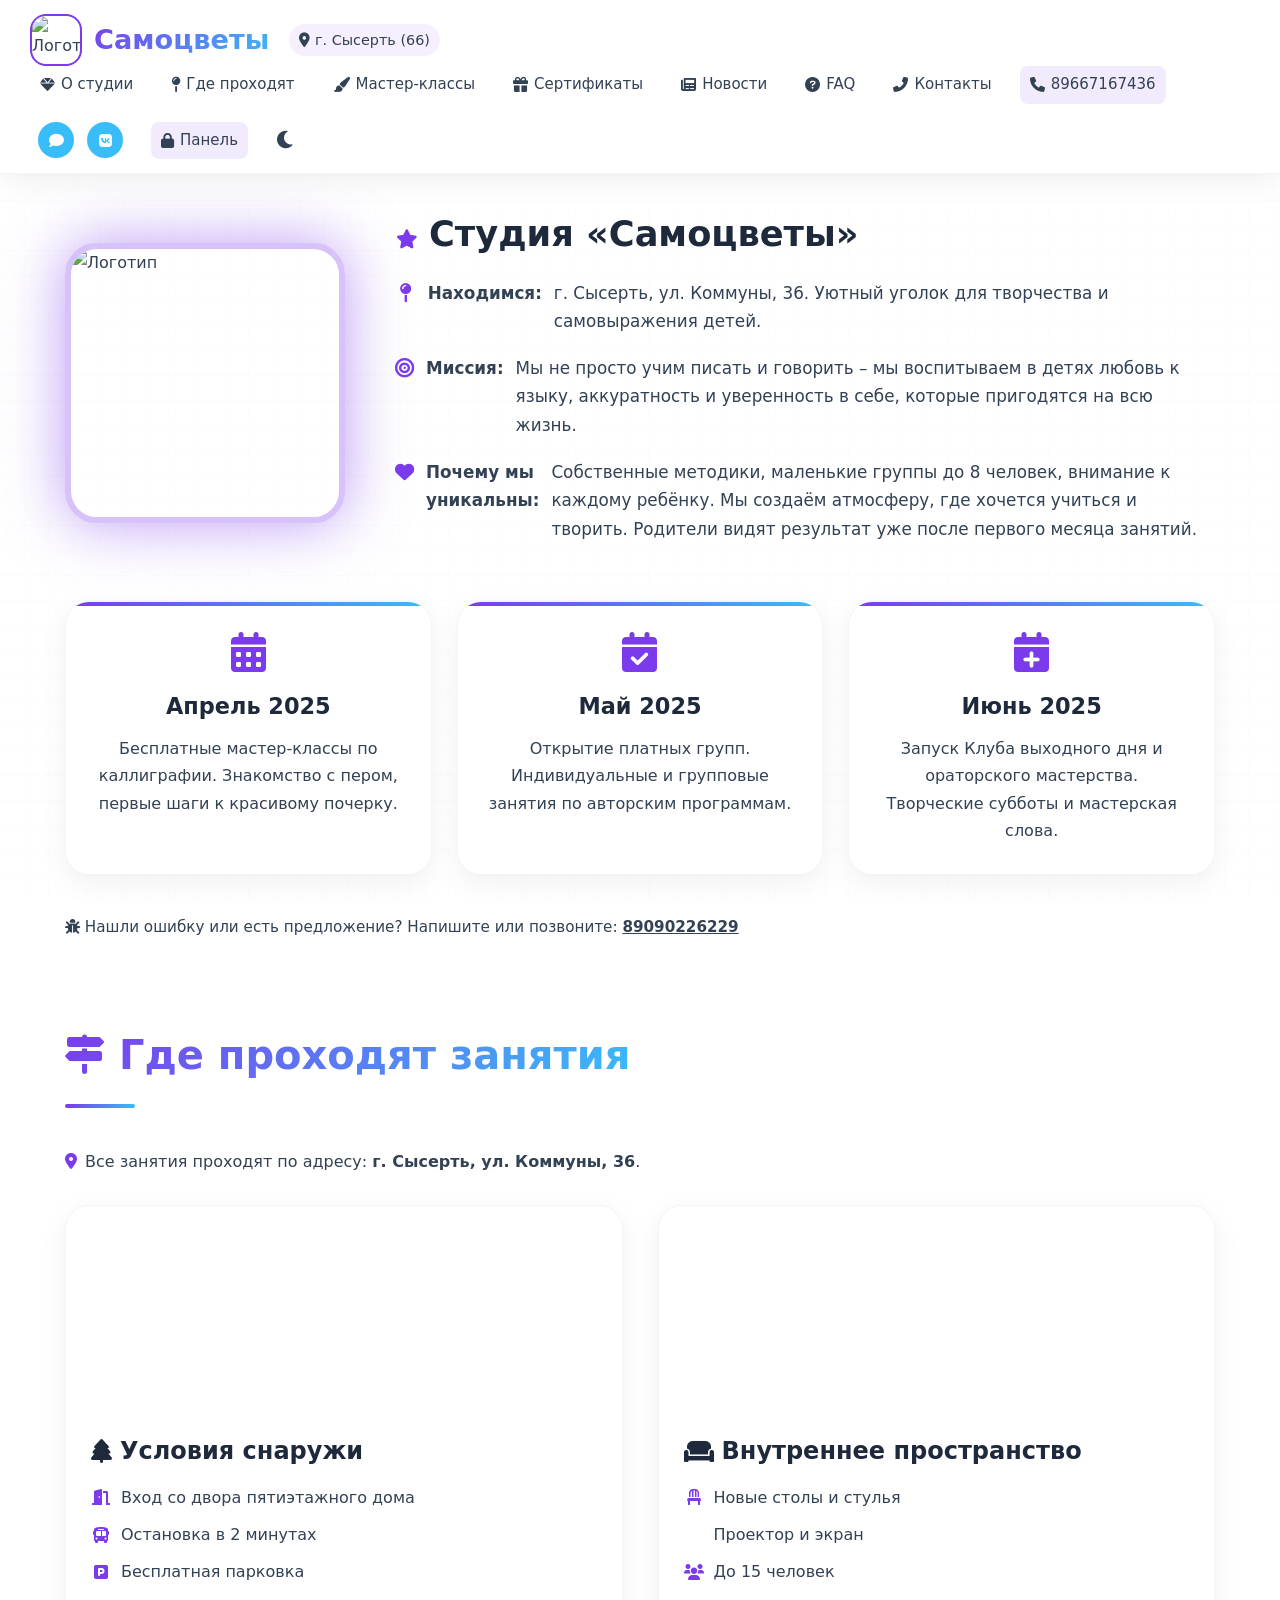
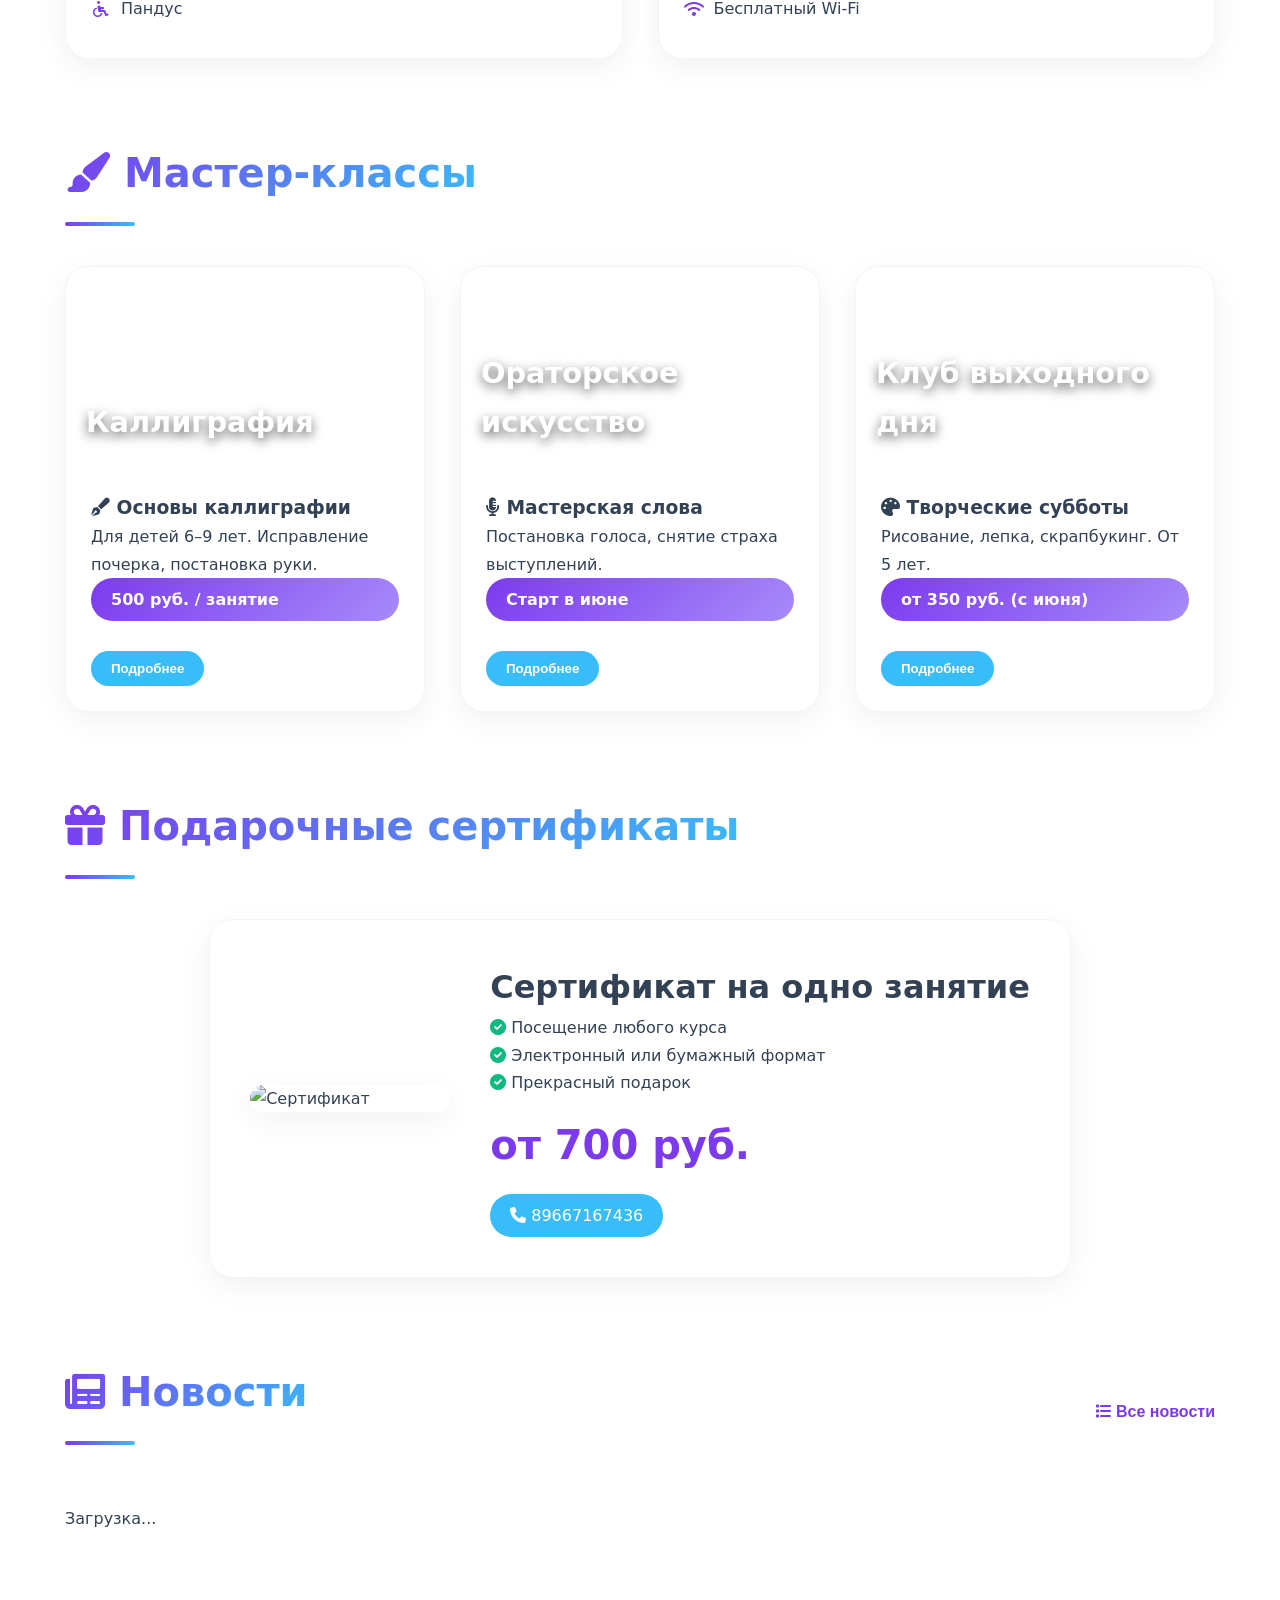
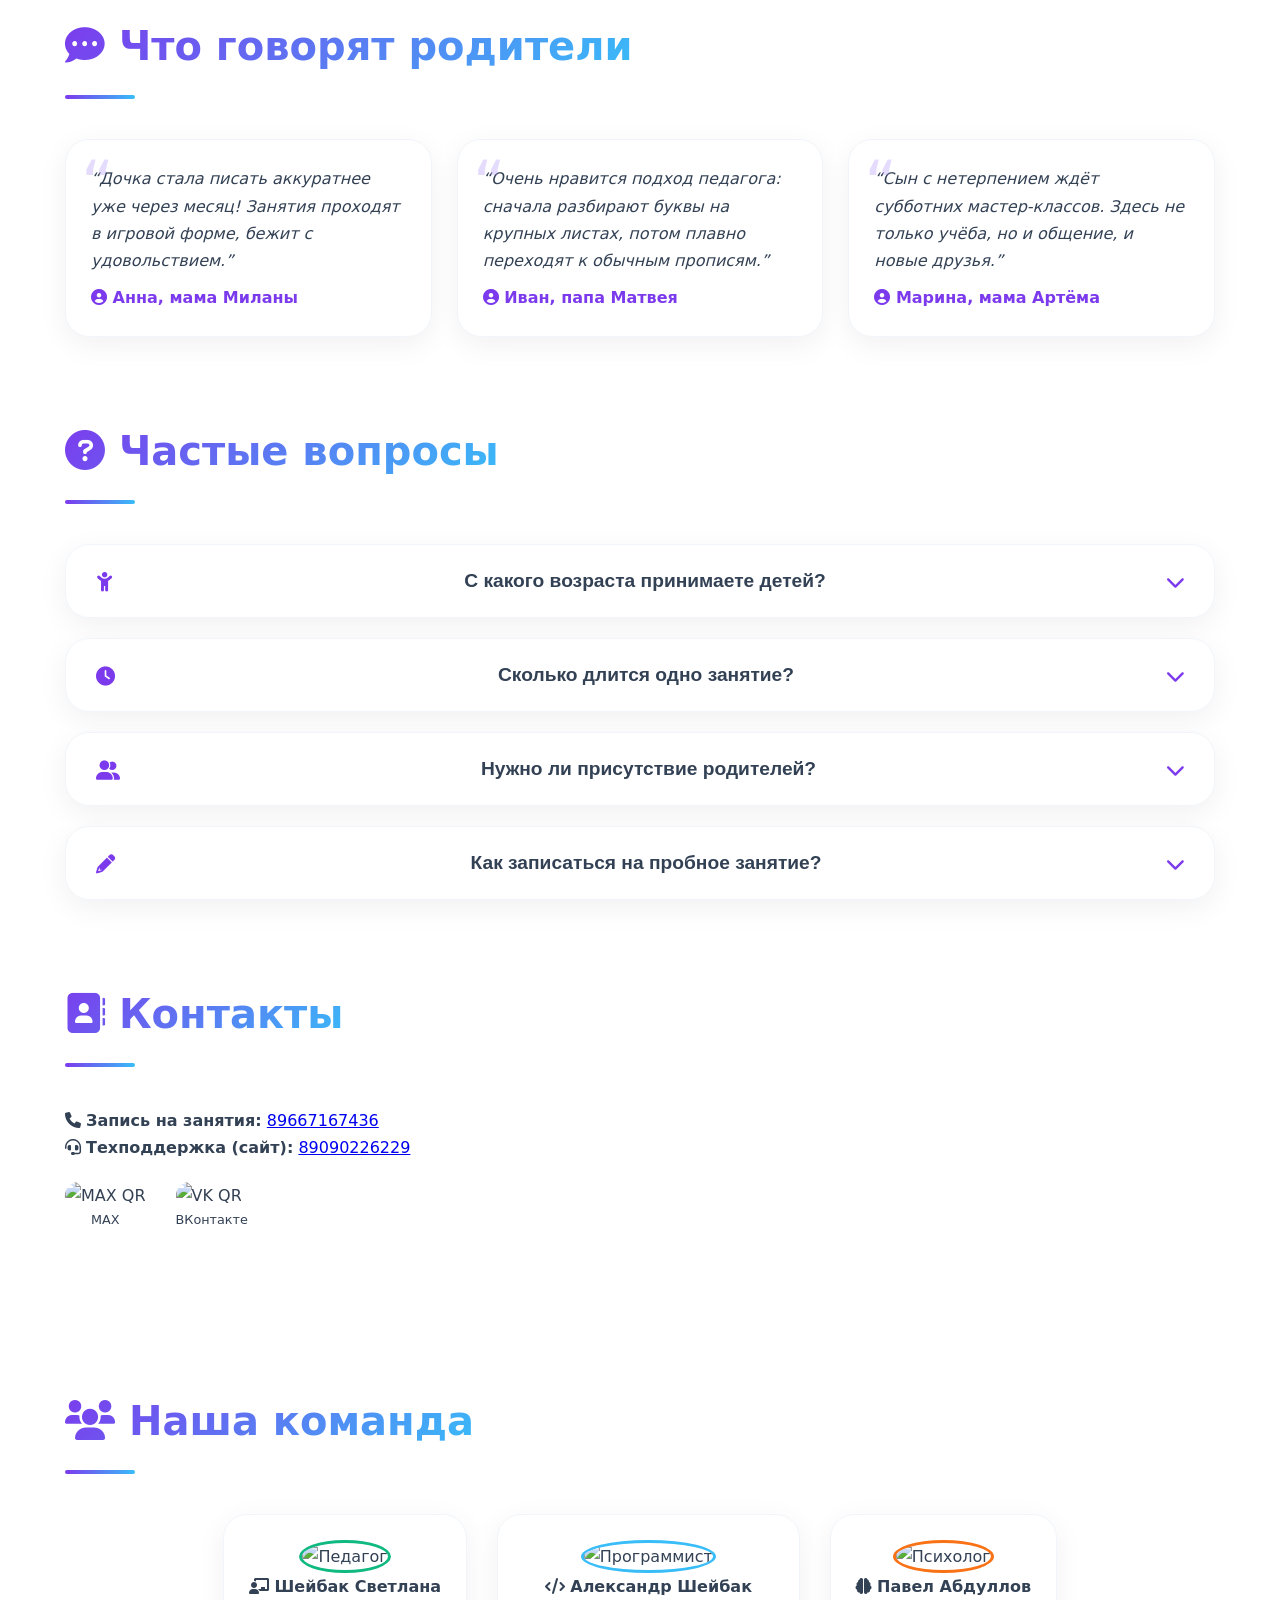
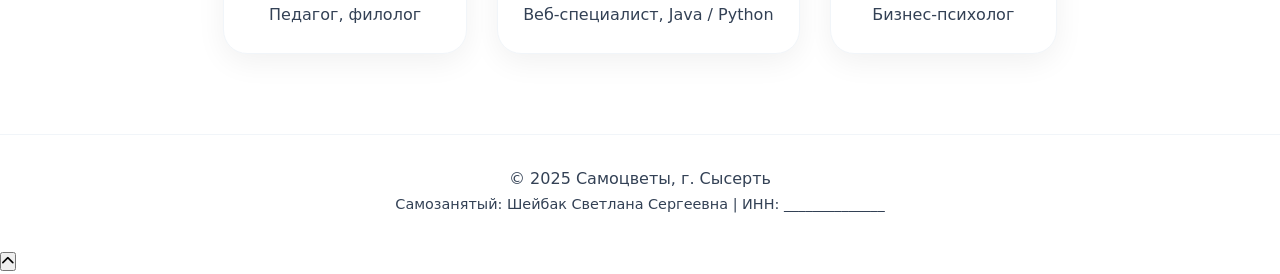
==== index.html @ 3bc57c5c "Update index.html" ====
<!DOCTYPE html>
<html lang="ru">
<head>
    <meta charset="UTF-8">
    <meta name="viewport" content="width=device-width, initial-scale=1.0">
    <title>Самоцветы — студия развития детей (Сысерть, 66)</title>
    <meta name="description" content="Студия каллиграфии, творчества и выразительного чтения в Сысерти. Занятия для детей от 6 лет.">
    <!-- Фавиконка -->
    <link rel="icon" type="image/png" href="https://i.oneme.ru/i?r=BTE2sh_eZW7g8kugOdIm2NotLFLhNa0tc0_UaeuflAmBbaheFIFzMaeTRu44FG2MMX4">

    <!-- Яндекс.Карты -->
    <script src="https://api-maps.yandex.ru/2.1/?apikey=ВАШ_API_КЛЮЧ_ЯНДЕКС&lang=ru_RU"></script>
    <!-- Font Awesome 6 -->
    <link rel="stylesheet" href="https://cdnjs.cloudflare.com/ajax/libs/font-awesome/6.0.0-beta3/css/all.min.css">

    <style>
        :root {
            --purple: #7c3aed;
            --purple-light: #a78bfa;
            --darkblue: #1e293b;
            --lightblue: #38bdf8;
            --emerald: #10b981;
            --orange: #f97316;
            --gold: #f59e0b;
            --font: 'Inter', system-ui, -apple-system, sans-serif;
            --bg: #ffffff;
            --text: #334155;
            --card-bg: #ffffff;
            --card-border: #f1f5f9;
            --shadow: 0 8px 30px rgba(0,0,0,0.06);
            --shadow-hover: 0 20px 50px rgba(0,0,0,0.1);
            --radius: 24px;
            --transition: 0.3s cubic-bezier(0.4, 0, 0.2, 1);
        }
        body.dark {
            --bg: #0f172a;
            --text: #cbd5e1;
            --card-bg: #1e293b;
            --card-border: #334155;
            --shadow: 0 8px 30px rgba(0,0,0,0.3);
            --shadow-hover: 0 20px 50px rgba(0,0,0,0.5);
            background: #0f172a;
        }
        * { margin: 0; padding: 0; box-sizing: border-box; }
        body {
            font-family: var(--font);
            background: var(--bg);
            color: var(--text);
            line-height: 1.7;
            transition: background 0.3s, color 0.3s;
            overflow-x: hidden;
        }
        /* Фон с анимированной сеткой и точками */
        body::before {
            content: "";
            position: fixed;
            top: 0; left: 0; width: 100%; height: 100%;
            background-image: radial-gradient(circle at 20% 30%, rgba(124, 58, 237, 0.04) 1px, transparent 1px),
                              radial-gradient(circle at 80% 70%, rgba(56, 189, 248, 0.04) 1px, transparent 1px),
                              linear-gradient(0deg, transparent 24px, rgba(0,0,0,0.02) 25px),
                              linear-gradient(90deg, transparent 24px, rgba(0,0,0,0.02) 25px);
            background-size: 40px 40px, 60px 60px, 25px 25px, 25px 25px;
            pointer-events: none;
            z-index: 0;
            animation: bg-drift 30s linear infinite;
        }
        @keyframes bg-drift {
            0% { background-position: 0 0, 0 0, 0 0, 0 0; }
            100% { background-position: 100px 100px, -100px -100px, 50px 50px, -50px -50px; }
        }
        .floating-dots {
            position: fixed; width: 100%; height: 100%; pointer-events: none; z-index: 0;
        }
        .floating-dots span {
            position: absolute; width: 8px; height: 8px;
            background: var(--purple-light); border-radius: 50%; opacity: 0.15;
            animation: float 10s infinite alternate ease-in-out;
        }
        .floating-dots span:nth-child(1) { top: 15%; left: 8%; animation-duration: 8s; }
        .floating-dots span:nth-child(2) { top: 70%; left: 85%; animation-duration: 12s; background: var(--lightblue); }
        .floating-dots span:nth-child(3) { top: 85%; left: 25%; animation-duration: 14s; background: var(--emerald); }
        @keyframes float {
            0% { transform: translate(0, 0) scale(1); }
            100% { transform: translate(20px, -40px) scale(1.8); opacity: 0.3; }
        }
        .container { max-width: 1200px; margin: 0 auto; padding: 0 25px; position: relative; z-index: 1; }

        /* Шапка */
        .header {
            display: flex; justify-content: space-between; align-items: center;
            padding: 14px 30px; background: var(--card-bg); backdrop-filter: blur(12px);
            box-shadow: var(--shadow); position: sticky; top: 0; z-index: 100; flex-wrap: wrap;
            border-bottom: 1px solid var(--card-border); transition: 0.3s;
        }
        .logo-container { display: flex; align-items: center; gap: 12px; }
        .logo-img { width: 52px; height: 52px; border-radius: 16px; object-fit: cover; border: 2px solid var(--purple); }
        .logo-text { font-size: 1.7rem; font-weight: 800; background: linear-gradient(135deg, #7c3aed, #38bdf8); -webkit-background-clip: text; -webkit-text-fill-color: transparent; }
        .city-tag { font-size: 0.9rem; color: var(--text-secondary); margin-left: 8px; background: rgba(124,58,237,0.08); padding: 4px 10px; border-radius: 20px; }
        body.dark .city-tag { color: #cbd5e1; background: rgba(124,58,237,0.2); }
        .nav-links { display: flex; align-items: center; gap: 18px; flex-wrap: wrap; }
        .nav-links a { color: var(--text); text-decoration: none; font-weight: 500; font-size: 15px; transition: 0.2s; padding: 6px 10px; border-radius: 8px; display: flex; align-items: center; gap: 6px; }
        .nav-links a:hover { background: rgba(124, 58, 237, 0.1); color: var(--purple); }
        .theme-toggle { background: none; border: none; font-size: 20px; cursor: pointer; color: var(--text); margin-left: 10px; transition: 0.2s; }
        .theme-toggle:hover { color: var(--purple); }
        .header-phone { color: var(--purple); font-weight: 600; background: rgba(124,58,237,0.1); padding: 8px 16px; border-radius: 30px; text-decoration: none; }
        .header-socials a { display: inline-flex; align-items: center; justify-content: center; width: 36px; height: 36px; background: var(--lightblue); color: white; border-radius: 50%; margin-left: 8px; transition: 0.2s; text-decoration: none; }
        .header-socials a:hover { background: var(--darkblue); transform: translateY(-2px); }

        @media (max-width: 768px) {
            .nav-links, .header-phone, .header-socials, .theme-toggle { display: none; }
        }

        /* Мобильное нижнее меню */
        .mobile-nav {
            display: none; position: fixed; bottom: 0; left: 0; width: 100%;
            background: var(--card-bg); backdrop-filter: blur(10px);
            box-shadow: 0 -4px 15px rgba(0,0,0,0.06); z-index: 100;
            padding: 12px 20px; justify-content: space-around; align-items: center;
        }
        @media (max-width: 768px) { .mobile-nav { display: flex; } }
        .mobile-nav a { display: flex; flex-direction: column; align-items: center; color: var(--text); text-decoration: none; font-size: 11px; font-weight: 500; gap: 4px; }
        .mobile-nav i { font-size: 20px; color: var(--purple); }

        section { margin: 80px 0; }
        .section-header { text-align: left; margin-bottom: 40px; }
        .section-title {
            font-size: 2.5rem; font-weight: 800; margin-bottom: 15px;
            background: linear-gradient(135deg, #7c3aed, #38bdf8);
            -webkit-background-clip: text; -webkit-text-fill-color: transparent;
            background-clip: text;
            display: inline-block;
        }
        body.dark .section-title {
            background: linear-gradient(135deg, #a78bfa, #7dd3fc);
            -webkit-background-clip: text; background-clip: text;
        }
        .section-underline { width: 70px; height: 4px; background: linear-gradient(to right, #7c3aed, #38bdf8); border-radius: 4px; margin-bottom: 20px; }

        /* О студии */
        .about-hero {
            display: flex; align-items: center; justify-content: flex-start;
            gap: 50px; flex-wrap: wrap; margin-bottom: 40px;
        }
        .about-logo-large { width: 280px; height: 280px; border-radius: 32px; object-fit: cover; border: 6px solid rgba(124, 58, 237, 0.3); box-shadow: 0 0 60px rgba(124, 58, 237, 0.5); }
        .about-info { flex: 1; min-width: 300px; }
        .about-info h3 { font-size: 2.2rem; margin-bottom: 15px; color: var(--darkblue); }
        body.dark .about-info h3 { color: #f1f5f9; }
        .about-info p { margin-bottom: 18px; display: flex; align-items: flex-start; gap: 12px; font-size: 1.05rem; }
        .about-info i { color: var(--purple); font-size: 1.2rem; width: 24px; text-align: center; margin-top: 4px; }

        /* План работы */
        .plan-grid {
            display: grid;
            grid-template-columns: repeat(auto-fit, minmax(260px, 1fr));
            gap: 25px;
            margin: 40px 0;
        }
        .plan-card {
            background: var(--card-bg);
            border-radius: var(--radius);
            padding: 30px;
            box-shadow: var(--shadow);
            border: 1px solid var(--card-border);
            transition: transform 0.3s, box-shadow 0.3s;
            text-align: center;
            position: relative;
            overflow: hidden;
        }
        .plan-card::before {
            content: '';
            position: absolute;
            top: 0; left: 0; width: 100%; height: 4px;
            background: linear-gradient(to right, var(--purple), var(--lightblue));
        }
        .plan-card:hover { transform: translateY(-8px); box-shadow: var(--shadow-hover); }
        .plan-card i { font-size: 2.5rem; color: var(--purple); margin-bottom: 15px; }
        .plan-card h4 { font-size: 1.4rem; color: var(--darkblue); margin-bottom: 10px; }
        body.dark .plan-card h4 { color: #f1f5f9; }
        .plan-card p { color: var(--text); }

        /* Место – одна библиотека, две карточки */
        .venue-grid { display: grid; grid-template-columns: repeat(auto-fit, minmax(300px, 1fr)); gap: 35px; }
        .venue-card { background: var(--card-bg); border-radius: var(--radius); overflow: hidden; box-shadow: var(--shadow); transition: var(--transition); border: 1px solid var(--card-border); cursor: pointer; }
        .venue-card:hover { transform: translateY(-8px); box-shadow: var(--shadow-hover); }
        .venue-img { height: 200px; background-size: cover; background-position: center; }
        .venue-body { padding: 25px; }
        .venue-body h3 { font-size: 1.5rem; margin-bottom: 12px; color: var(--darkblue); display: flex; align-items: center; gap: 8px; }
        body.dark .venue-body h3 { color: #f1f5f9; }
        .venue-body ul { list-style: none; padding: 0; }
        .venue-body li { margin-bottom: 10px; display: flex; align-items: center; gap: 10px; }
        .venue-body li i { color: var(--purple); width: 20px; text-align: center; }

        /* Карточки курсов */
        .courses-grid { display: grid; grid-template-columns: repeat(auto-fit, minmax(300px, 1fr)); gap: 35px; align-items: stretch; }
        .course-card { background: var(--card-bg); border-radius: var(--radius); overflow: hidden; box-shadow: var(--shadow); transition: var(--transition); border: 1px solid var(--card-border); display: flex; flex-direction: column; }
        .course-card:hover { transform: translateY(-8px); box-shadow: var(--shadow-hover); }
        .course-img { height: 200px; background-size: cover; background-position: center; display: flex; align-items: flex-end; color: white; padding: 20px; font-size: 1.8rem; font-weight: 700; text-shadow: 0 4px 12px rgba(0,0,0,0.6); }
        .course-body { padding: 25px; flex: 1; display: flex; flex-direction: column; }
        .course-body .price-tag { background: linear-gradient(135deg, var(--purple), var(--purple-light)); color: white; padding: 8px 20px; border-radius: 40px; font-weight: 600; display: inline-block; margin-bottom: 15px; margin-top: auto; }
        .btn-expand { background: var(--lightblue); color: white; border: none; padding: 10px 20px; border-radius: 30px; cursor: pointer; font-weight: 600; align-self: flex-start; margin-top: 15px; }
        .expanded-content { max-height: 0; overflow: hidden; transition: max-height 0.5s ease; }
        .expanded-content.open { max-height: 500px; margin-top: 20px; padding-top: 20px; border-top: 1px solid var(--card-border); }

        /* Новости */
        .news-grid { display: grid; grid-template-columns: repeat(auto-fit, minmax(300px, 1fr)); gap: 30px; }
        .news-card { background: var(--card-bg); border-radius: var(--radius); padding: 25px; box-shadow: var(--shadow); border: 1px solid var(--card-border); }
        .news-card img { width: 100%; height: 200px; object-fit: cover; border-radius: 16px; margin-bottom: 15px; }
        .news-date { color: var(--purple); font-size: 0.9rem; margin-bottom: 8px; }
        .news-title { font-size: 1.5rem; font-weight: 700; margin-bottom: 10px; color: var(--darkblue); }
        body.dark .news-title { color: #f1f5f9; }
        .news-text { max-height: 4.5em; overflow: hidden; transition: max-height 0.4s; }
        .news-text.open { max-height: 600px; }
        .read-more-btn, .show-all-news-btn { background: none; border: none; color: var(--purple); cursor: pointer; font-weight: 600; }

        /* FAQ */
        .faq-item {
            background: var(--card-bg); border-radius: var(--radius); margin-bottom: 20px;
            box-shadow: var(--shadow); border: 1px solid var(--card-border); overflow: hidden;
            transition: var(--transition);
        }
        .faq-question {
            display: flex; justify-content: space-between; align-items: center;
            width: 100%; padding: 25px 30px; background: none; border: none;
            font-weight: 600; font-size: 1.2rem; color: var(--text); cursor: pointer;
            transition: background 0.2s;
        }
        .faq-question:hover { background: rgba(124, 58, 237, 0.03); }
        .faq-question i { font-size: 1.2rem; transition: transform 0.3s; color: var(--purple); }
        .faq-answer { max-height: 0; overflow: hidden; transition: max-height 0.4s ease; background: rgba(0,0,0,0.01); }
        .faq-answer.open { max-height: 500px; }
        .faq-answer-content { padding: 0 30px 25px; color: var(--text); line-height: 1.6; }

        /* Сертификаты */
        .gift-wrapper { display: flex; justify-content: center; }
        .gift-container {
            display: flex; flex-wrap: wrap; gap: 40px; align-items: center;
            background: var(--card-bg); border-radius: var(--radius);
            padding: 40px; box-shadow: var(--shadow); border: 1px solid var(--card-border);
            width: fit-content; cursor: pointer;
        }
        .gift-img { width: 200px; border-radius: 20px; box-shadow: var(--shadow); }
        .contact-badge { display: inline-block; background: var(--lightblue); color: white; padding: 8px 20px; border-radius: 30px; text-decoration: none; margin-right: 10px; }

        /* QR */
        .qr-section { display: flex; gap: 30px; justify-content: flex-start; align-items: center; margin-top: 20px; }
        .qr-code { width: 100px; border-radius: 16px; }

        /* Отзывы */
        .testimonials-grid { display: grid; grid-template-columns: repeat(auto-fit, minmax(280px, 1fr)); gap: 25px; }
        .testimonial-card { background: var(--card-bg); border-radius: var(--radius); padding: 25px; box-shadow: var(--shadow); border: 1px solid var(--card-border); position: relative; }
        .testimonial-card::before { content: "“"; font-size: 4rem; color: var(--purple-light); position: absolute; top: -10px; left: 15px; opacity: 0.3; }
        .testimonial-text { font-style: italic; margin-bottom: 10px; color: var(--text); }
        .testimonial-author { font-weight: 600; color: var(--purple); }

        /* Команда */
        .team-grid { display: flex; flex-wrap: wrap; gap: 30px; justify-content: center; }
        .team-card { background: var(--card-bg); border-radius: var(--radius); padding: 25px; text-align: center; box-shadow: var(--shadow); border: 1px solid var(--card-border); }
        .team-avatar { width: 100px; height: 100px; border-radius: 50%; object-fit: cover; border: 3px solid var(--emerald); }

        /* Модальные окна */
        .modal {
            position: fixed; top: 0; left: 0; width: 100%; height: 100%;
            background: rgba(0,0,0,0.6); backdrop-filter: blur(6px);
            display: flex; justify-content: center; align-items: center;
            z-index: 200; padding: 20px; opacity: 0; pointer-events: none;
            transition: opacity 0.3s ease;
        }
        .modal.active { opacity: 1; pointer-events: auto; }
        .modal-content {
            background: var(--card-bg); border-radius: var(--radius);
            padding: 30px; width: 100%; max-width: 800px; max-height: 90vh;
            overflow-y: auto; position: relative;
            box-shadow: 0 25px 80px rgba(0,0,0,0.3);
            border: 1px solid var(--card-border);
        }
        .modal-close {
            position: absolute; top: 15px; right: 20px;
            background: none; border: none; font-size: 24px; cursor: pointer;
            color: var(--text); transition: 0.2s;
        }
        .modal-close:hover { color: var(--purple); }
        .gallery-slider {
            display: flex; overflow-x: auto; gap: 15px; margin-bottom: 20px;
            scroll-snap-type: x mandatory; -webkit-overflow-scrolling: touch;
        }
        .gallery-slider img {
            max-height: 300px; object-fit: cover;
            border-radius: 16px; flex-shrink: 0; scroll-snap-align: start;
        }

        /* Тёмная тема */
        body.dark .course-body h3, body.dark .plan-card h4, body.dark .venue-body h3, body.dark .testimonial-text { color: #f1f5f9; }
        body.dark .section-title { background: linear-gradient(135deg, #a78bfa, #7dd3fc); -webkit-background-clip: text; background-clip: text; }
        body.dark .header, body.dark .course-card, body.dark .news-card, body.dark .venue-card, body.dark .gift-container, body.dark .team-card, body.dark .faq-item, body.dark .plan-card, body.dark .testimonial-card, body.dark .modal-content { background: #1e293b; border-color: #334155; }
        body.dark .btn-expand { background: #4c1d95; }
        footer { text-align: center; padding: 30px; border-top: 1px solid var(--card-border); margin-top: 60px; color: var(--text); }

        .error-report { margin-top: 30px; font-size: 0.95rem; }
        .error-report a { color: var(--raspberry); font-weight: 600; }
        @keyframes pulse {
            0% { transform: scale(1); opacity: 1; }
            50% { transform: scale(1.08); opacity: 0.8; }
            100% { transform: scale(1); opacity: 1; }
        }
        .pulse-icon { animation: pulse 2s infinite; color: var(--purple); }

        /* Адаптивность */
        @media (max-width: 768px) {
            .about-hero { flex-direction: column; align-items: center; text-align: center; }
            .about-logo-large { width: 200px; height: 200px; }
            .section-title { font-size: 2rem; }
            .gift-container { flex-direction: column; }
            .modal-content { padding: 20px; }
        }
        .visually-hidden { position: absolute; width: 1px; height: 1px; overflow: hidden; clip: rect(0 0 0 0); }
    </style>
</head>
<body>
    <div class="floating-dots"><span></span><span></span><span></span></div>

    <header class="header">
        <div class="logo-container">
            <img class="logo-img" src="https://i.oneme.ru/i?r=BTE2sh_eZW7g8kugOdIm2NotLFLhNa0tc0_UaeuflAmBbaheFIFzMaeTRu44FG2MMX4" alt="Логотип">
            <div class="logo-text">Самоцветы</div>
            <span class="city-tag"><i class="fas fa-map-marker-alt"></i> г. Сысерть (66)</span>
        </div>
        <div class="nav-links">
            <a href="#about"><i class="fas fa-gem"></i> О студии</a>
            <a href="#venue"><i class="fas fa-map-pin"></i> Где проходят</a>
            <a href="#workshops"><i class="fas fa-paint-brush"></i> Мастер-классы</a>
            <a href="#gift"><i class="fas fa-gift"></i> Сертификаты</a>
            <a href="#news"><i class="fas fa-newspaper"></i> Новости</a>
            <a href="#faq"><i class="fas fa-question-circle"></i> FAQ</a>
            <a href="#contacts"><i class="fas fa-phone-alt"></i> Контакты</a>
            <a href="tel:89667167436" class="header-phone"><i class="fas fa-phone"></i> 89667167436</a>
            <div class="header-socials">
                <a href="https://web.max.ru/-73411458885837" target="_blank" title="MAX"><i class="fas fa-comment"></i></a>
                <a href="https://vk.com/samotsveti_sysert" target="_blank"><i class="fab fa-vk"></i></a>
            </div>
            <a href="admin.html" class="header-phone" style="margin-left:10px; background:rgba(124,58,237,0.1);"><i class="fas fa-lock"></i> Панель</a>
            <button class="theme-toggle" id="themeToggle" title="Переключить тему"><i class="fas fa-moon"></i></button>
        </div>
    </header>

    <div class="mobile-nav">
        <a href="tel:89667167436"><i class="fas fa-phone"></i> Звонок</a>
        <a href="#workshops"><i class="fas fa-paint-brush"></i> Курсы</a>
        <a href="#news"><i class="fas fa-newspaper"></i> Новости</a>
        <a href="https://vk.com/samotsveti_sysert" target="_blank"><i class="fab fa-vk"></i> ВКонтакте</a>
    </div>

    <div class="container">
        <!-- О студии -->
        <section id="about" style="margin-top: 30px;">
            <div class="about-hero">
                <img src="https://i.oneme.ru/i?r=BTE2sh_eZW7g8kugOdIm2NotLFLhNa0tc0_UaeuflAmBbaheFIFzMaeTRu44FG2MMX4" alt="Логотип" class="about-logo-large">
                <div class="about-info">
                    <h3><i class="fas fa-star" style="color: var(--purple); margin-right: 10px;"></i>Студия «Самоцветы»</h3>
                    <p><i class="fas fa-map-pin"></i> <strong>Находимся:</strong> г. Сысерть, ул. Коммуны, 36. Уютный уголок для творчества и самовыражения детей.</p>
                    <p><i class="fas fa-bullseye pulse-icon"></i> <strong>Миссия:</strong> Мы не просто учим писать и говорить – мы воспитываем в детях любовь к языку, аккуратность и уверенность в себе, которые пригодятся на всю жизнь.</p>
                    <p><i class="fas fa-heart"></i> <strong>Почему мы уникальны:</strong> Собственные методики, маленькие группы до 8 человек, внимание к каждому ребёнку. Мы создаём атмосферу, где хочется учиться и творить. Родители видят результат уже после первого месяца занятий.</p>
                </div>
            </div>
            <div class="plan-grid">
                <div class="plan-card"><i class="fas fa-calendar-alt"></i><h4>Апрель 2025</h4><p>Бесплатные мастер‑классы по каллиграфии. Знакомство с пером, первые шаги к красивому почерку.</p></div>
                <div class="plan-card"><i class="fas fa-calendar-check"></i><h4>Май 2025</h4><p>Открытие платных групп. Индивидуальные и групповые занятия по авторским программам.</p></div>
                <div class="plan-card"><i class="fas fa-calendar-plus"></i><h4>Июнь 2025</h4><p>Запуск Клуба выходного дня и ораторского мастерства. Творческие субботы и мастерская слова.</p></div>
            </div>
            <div class="error-report"><i class="fas fa-bug"></i> Нашли ошибку или есть предложение? Напишите или позвоните: <a href="tel:89090226229">89090226229</a></div>
        </section>

        <!-- Место проведения (две карточки, открывают модалку) -->
        <section id="venue">
            <div class="section-header"><h2 class="section-title"><i class="fas fa-map-signs"></i> Где проходят занятия</h2><div class="section-underline"></div></div>
            <p style="margin-bottom:30px;"><i class="fas fa-map-marker-alt" style="color:var(--purple); margin-right:8px;"></i>Все занятия проходят по адресу: <strong>г. Сысерть, ул. Коммуны, 36</strong>.</p>
            <div class="venue-grid">
                <div class="venue-card" onclick="openVenueModal()">
                    <div class="venue-img" style="background-image: url('https://cdn.culture.ru/images/58826fd3-1837-577b-ab24-c23332c549f9');"></div>
                    <div class="venue-body">
                        <h3><i class="fas fa-tree"></i> Условия снаружи</h3>
                        <ul>
                            <li><i class="fas fa-door-open"></i> Вход со двора пятиэтажного дома</li>
                            <li><i class="fas fa-bus"></i> Остановка в 2 минутах</li>
                            <li><i class="fas fa-parking"></i> Бесплатная парковка</li>
                            <li><i class="fas fa-wheelchair"></i> Пандус</li>
                        </ul>
                    </div>
                </div>
                <div class="venue-card" onclick="openVenueModal()">
                    <div class="venue-img" style="background-image: url('https://avatars.mds.yandex.net/get-altay/15285331/2a0000019680f5e6044e52f8b1341cb2b1dd/L_height');"></div>
                    <div class="venue-body">
                        <h3><i class="fas fa-couch"></i> Внутреннее пространство</h3>
                        <ul>
                            <li><i class="fas fa-chair"></i> Новые столы и стулья</li>
                            <li><i class="fas fa-projector"></i> Проектор и экран</li>
                            <li><i class="fas fa-users"></i> До 15 человек</li>
                            <li><i class="fas fa-wifi"></i> Бесплатный Wi‑Fi</li>
                        </ul>
                    </div>
                </div>
            </div>
        </section>

        <!-- Мастер-классы -->
        <section id="workshops">
            <div class="section-header"><h2 class="section-title"><i class="fas fa-paint-brush"></i> Мастер-классы</h2><div class="section-underline"></div></div>
            <div class="courses-grid">
                <div class="course-card">
                    <div class="course-img" style="background-image: url('https://kanzoboz.ru/data/images/article/3/487403_d1ab2_th.jpg');"><span>Каллиграфия</span></div>
                    <div class="course-body">
                        <h3><i class="fas fa-pen-fancy"></i> Основы каллиграфии</h3>
                        <p>Для детей 6–9 лет. Исправление почерка, постановка руки.</p>
                        <div class="price-tag">500 руб. / занятие</div>
                        <button class="btn-expand" onclick="toggleExpand(this)">Подробнее</button>
                        <div class="expanded-content"><p>Расписание: суббота 15:00, воскресенье 15:00.</p></div>
                    </div>
                </div>
                <div class="course-card">
                    <div class="course-img" style="background-image: url('https://treningminsk.by/wp-content/uploads/2020/10/oratorskoe-iskusstvo-minsk.jpg');"><span>Ораторское искусство</span></div>
                    <div class="course-body">
                        <h3><i class="fas fa-microphone-alt"></i> Мастерская слова</h3>
                        <p>Постановка голоса, снятие страха выступлений.</p>
                        <div class="price-tag">Старт в июне</div>
                        <button class="btn-expand" onclick="toggleExpand(this)">Подробнее</button>
                        <div class="expanded-content"><p>Программа будет запущена в июне. Следите за новостями!</p></div>
                    </div>
                </div>
                <div class="course-card">
                    <div class="course-img" style="background-image: url('https://i.oneme.ru/i?r=BTE2sh_eZW7g8kugOdIm2Not4GMkR1X1Dm2GMT6pYkobVaheFIFzMaeTRu44FG2MMX4');"><span>Клуб выходного дня</span></div>
                    <div class="course-body">
                        <h3><i class="fas fa-palette"></i> Творческие субботы</h3>
                        <p>Рисование, лепка, скрапбукинг. От 5 лет.</p>
                        <div class="price-tag">от 350 руб. (с июня)</div>
                        <button class="btn-expand" onclick="toggleExpand(this)">Подробнее</button>
                        <div class="expanded-content"><p>Суббота 11:00–13:00 в библиотеке на ул. Коммуны, 36.</p></div>
                    </div>
                </div>
            </div>
        </section>

        <!-- Сертификаты -->
        <section id="gift">
            <div class="section-header"><h2 class="section-title"><i class="fas fa-gift"></i> Подарочные сертификаты</h2><div class="section-underline"></div></div>
            <div class="gift-wrapper" onclick="openGiftModal()">
                <div class="gift-container">
                    <img src="https://i.oneme.ru/i?r=BTE2sh_eZW7g8kugOdIm2Not6cSqld053BrGhh5xQg0L-6heFIFzMaeTRu44FG2MMX4" alt="Сертификат" class="gift-img">
                    <div>
                        <h3 style="font-size: 2rem;">Сертификат на одно занятие</h3>
                        <p><i class="fas fa-check-circle" style="color: var(--emerald);"></i> Посещение любого курса</p>
                        <p><i class="fas fa-check-circle" style="color: var(--emerald);"></i> Электронный или бумажный формат</p>
                        <p><i class="fas fa-check-circle" style="color: var(--emerald);"></i> Прекрасный подарок</p>
                        <div style="font-size: 2.5rem; font-weight: 800; color: var(--purple); margin: 15px 0;">от 700 руб.</div>
                        <div><span class="contact-badge"><i class="fas fa-phone"></i> 89667167436</span></div>
                    </div>
                </div>
            </div>
        </section>

        <!-- Новости (с возможностью показать все и детальным просмотром) -->
        <section id="news">
            <div class="section-header" style="display: flex; justify-content: space-between; align-items: center;">
                <div><h2 class="section-title"><i class="fas fa-newspaper"></i> Новости</h2><div class="section-underline"></div></div>
                <button class="show-all-news-btn" onclick="renderAllNews()" style="font-size: 1rem; background: none; border: none; color: var(--purple); cursor: pointer; font-weight: 600;">
                    <i class="fas fa-list"></i> Все новости
                </button>
            </div>
            <div class="news-grid" id="newsContainer">Загрузка...</div>
        </section>

<!-- Модальное окно просмотра новости -->
<div class="modal" id="newsDetailModal">
    <div class="modal-content">
        <button class="modal-close" onclick="closeNewsDetailModal()">&times;</button>
        <h2 id="newsDetailTitle"></h2>
        <div class="news-date" id="newsDetailDate" style="margin-bottom: 15px;"></div>
        <div class="gallery-slider" id="newsDetailImages"></div>
        <div id="newsDetailContent" style="line-height: 1.7;"></div>
    </div>
</div>

        <!-- Отзывы -->
        <section>
            <div class="section-header"><h2 class="section-title"><i class="fas fa-comment-dots"></i> Что говорят родители</h2><div class="section-underline"></div></div>
            <div class="testimonials-grid">
                <div class="testimonial-card"><p class="testimonial-text">“Дочка стала писать аккуратнее уже через месяц! Занятия проходят в игровой форме, бежит с удовольствием.”</p><div class="testimonial-author"><i class="fas fa-user-circle"></i> Анна, мама Миланы</div></div>
                <div class="testimonial-card"><p class="testimonial-text">“Очень нравится подход педагога: сначала разбирают буквы на крупных листах, потом плавно переходят к обычным прописям.”</p><div class="testimonial-author"><i class="fas fa-user-circle"></i> Иван, папа Матвея</div></div>
                <div class="testimonial-card"><p class="testimonial-text">“Сын с нетерпением ждёт субботних мастер‑классов. Здесь не только учёба, но и общение, и новые друзья.”</p><div class="testimonial-author"><i class="fas fa-user-circle"></i> Марина, мама Артёма</div></div>
            </div>
        </section>

        <!-- FAQ -->
        <section id="faq">
            <div class="section-header"><h2 class="section-title"><i class="fas fa-question-circle"></i> Частые вопросы</h2><div class="section-underline"></div></div>
            <div>
                <div class="faq-item"><button class="faq-question" onclick="toggleFAQ(this)"><i class="fas fa-child" style="margin-right:10px;"></i> С какого возраста принимаете детей? <i class="fas fa-chevron-down"></i></button><div class="faq-answer"><div class="faq-answer-content">Основные программы рассчитаны на детей с 6 лет. Клуб выходного дня доступен с 5 лет. Для каждой возрастной группы мы подбираем задания, которые соответствуют их развитию и интересам.</div></div></div>
                <div class="faq-item"><button class="faq-question" onclick="toggleFAQ(this)"><i class="fas fa-clock" style="margin-right:10px;"></i> Сколько длится одно занятие? <i class="fas fa-chevron-down"></i></button><div class="faq-answer"><div class="faq-answer-content">Каллиграфия длится 60 минут — это оптимальное время, чтобы ребёнок не уставал и сохранял концентрацию. Клуб выходного дня проходит в формате 2‑х часов с небольшим перерывом на отдых и игры.</div></div></div>
                <div class="faq-item"><button class="faq-question" onclick="toggleFAQ(this)"><i class="fas fa-user-friends" style="margin-right:10px;"></i> Нужно ли присутствие родителей? <i class="fas fa-chevron-down"></i></button><div class="faq-answer"><div class="faq-answer-content">На мастер‑классах родители могут оставаться в зале, наблюдать и после занятия получить короткие комментарии педагога. На регулярных занятиях присутствие не обязательно — многие дети занимаются самостоятельно и потом делятся впечатлениями.</div></div></div>
                <div class="faq-item"><button class="faq-question" onclick="toggleFAQ(this)"><i class="fas fa-pencil-alt" style="margin-right:10px;"></i> Как записаться на пробное занятие? <i class="fas fa-chevron-down"></i></button><div class="faq-answer"><div class="faq-answer-content">Просто позвоните по телефону <a href="tel:89667167436">89667167436</a> или напишите в сообщения нашей группы ВКонтакте. Мы согласуем удобное время и ответим на все вопросы.</div></div></div>
            </div>
        </section>

        <!-- Контакты -->
        <section id="contacts">
            <div class="section-header"><h2 class="section-title"><i class="fas fa-address-book"></i> Контакты</h2><div class="section-underline"></div></div>
            <div style="display: flex; flex-wrap: wrap; gap: 30px;">
                <div style="flex: 1;">
                    <p><i class="fas fa-phone"></i> <strong>Запись на занятия:</strong> <a href="tel:89667167436">89667167436</a></p>
                    <p><i class="fas fa-headset"></i> <strong>Техподдержка (сайт):</strong> <a href="tel:89090226229">89090226229</a></p>
                    <div class="qr-section">
                        <div><img src="https://i.oneme.ru/i?r=BTE2sh_eZW7g8kugOdIm2NotROfZ0VWf-MCfWNgpYPA5EqheFIFzMaeTRu44FG2MMX4" alt="MAX QR" class="qr-code"><p style="font-size:0.8rem; text-align:center;">MAX</p></div>
                        <div><img src="https://i.oneme.ru/i?r=BTE2sh_eZW7g8kugOdIm2Noto-apB3ohaP21INdXypLpJKheFIFzMaeTRu44FG2MMX4" alt="VK QR" class="qr-code"><p style="font-size:0.8rem; text-align:center;">ВКонтакте</p></div>
                    </div>
                </div>
                <div id="map" style="height:200px; border-radius:20px; flex:1; min-width:250px;"></div>
            </div>
        </section>

        <!-- Команда -->
        <section>
            <div class="section-header"><h2 class="section-title"><i class="fas fa-users"></i> Наша команда</h2><div class="section-underline"></div></div>
            <div class="team-grid">
                <div class="team-card"><img src="https://sun9-38.userapi.com/s/v1/ig2/nuPCIcGJ6D3yYfZL47ig_7XNs95a0jYPp8jDE31_CN9oPOTI_-5NyHLJnVtedCrB7h2ZSxp7YISluKOaW7E7KOWb.jpg?quality=95&as=32x43,48x64,72x96,108x144,160x213,240x320,360x480,480x640,540x720,640x853,720x960,1080x1440,1280x1707,1440x1920,1920x2560&from=bu&u=P1z34IBA8ylP8TkeihIRe2r43afh2iiqAjelFhv7Yus&cs=1920x0" alt="Педагог" class="team-avatar"><h4><i class="fas fa-chalkboard-teacher"></i> Шейбак Светлана</h4><p>Педагог, филолог</p></div>
                <div class="team-card"><img src="https://i.oneme.ru/i?r=BTE2sh_eZW7g8kugOdIm2NotF17Yinlc6F5MU7WOOd39VKheFIFzMaeTRu44FG2MMX4" alt="Программист" class="team-avatar" style="border-color: var(--lightblue);"><h4><i class="fas fa-code"></i> Александр Шейбак</h4><p>Веб-специалист, Java / Python</p></div>
                <div class="team-card"><img src="https://i.oneme.ru/i?r=BTE2sh_eZW7g8kugOdIm2NotrcMnzy0vA-xdqV6dHBg4NaheFIFzMaeTRu44FG2MMX4" alt="Психолог" class="team-avatar" style="border-color: var(--orange);"><h4><i class="fas fa-brain"></i> Павел Абдуллов</h4><p>Бизнес-психолог</p></div>
            </div>
        </section>
    </div>

    <!-- Модальное окно: Библиотека -->
    <div class="modal" id="venueModal">
        <div class="modal-content">
            <button class="modal-close" onclick="closeVenueModal()">&times;</button>
            <h2><i class="fas fa-landmark"></i> Районная библиотека — наш уютный дом</h2>
            <p style="margin: 10px 0;"><i class="fas fa-map-marker-alt"></i> ул. Коммуны, 36, г. Сысерть</p>
            <div class="gallery-slider">
                <img src="https://cdn.culture.ru/images/58826fd3-1837-577b-ab24-c23332c549f9" alt="Библиотека снаружи">
                <img src="https://www.culture.ru/_next/image?url=https%3A%2F%2Fcdn.culture.ru%2Fimages%2Ff2f7c922-ac43-5f1b-b555-5d1eca488359%2Fw_392%2Ch_281%2Cc_fill%2Cg_center%2F8d1d40ffdaf53ecc0e52b2eccf888ec3-jpg&w=1920&q=75" alt="Интерьер библиотеки">
            </div>
            <p>Мы обожаем нашу библиотеку! Это не просто помещение — это целый мир для творчества и развития. Высокие потолки, много воздуха и естественного света создают ощущение лёгкости. В зале всегда чисто, современная мебель и оборудование делают занятия комфортными.</p>
            <p>Для детей здесь настоящий рай: можно устроиться в мягком кресле с книгой, поиграть в игровой зоне или развернуть масштабный арт‑проект на больших столах. А ещё у нас есть проектор, чтобы показывать видеоуроки, и уютный уголок для чаепития. Родители могут подождать в холле или выйти на скамеечку во дворе.</p>
            <a href="https://bibl-sysert.ru/" target="_blank" class="btn-expand" style="display: inline-block; margin-top: 15px;"><i class="fas fa-external-link-alt"></i> Сайт библиотеки</a>
        </div>
    </div>

    <!-- Модальное окно: Сертификаты -->
    <div class="modal" id="giftModal">
        <div class="modal-content">
            <button class="modal-close" onclick="closeGiftModal()">&times;</button>
            <h2><i class="fas fa-gift"></i> Подарочный сертификат</h2>
            <div class="gallery-slider" style="justify-content: center;">
                <img src="https://i.oneme.ru/i?r=BTE2sh_eZW7g8kugOdIm2Not6cSqld053BrGhh5xQg0L-6heFIFzMaeTRu44FG2MMX4" alt="Сертификат" style="max-width: 250px;">
            </div>
            <h3>Сертификат на одно занятие</h3>
            <p>Подарите ребёнку яркие эмоции и новые знания! Сертификат подходит для любого направления студии: каллиграфия, ораторское мастерство или творческие субботы. Вы сами выбираете дату и курс, а мы готовим индивидуальное занятие.</p>
            <p><strong>Электронная версия (онлайн): 700 руб.</strong></p>
            <p><strong>Распечатка + ламинирование: 800 руб.</strong></p>
            <p style="margin-top: 15px;"><i class="fas fa-check-circle" style="color: var(--emerald);"></i> Привязка к личному кабинету (по желанию)</p>
            <p><i class="fas fa-check-circle" style="color: var(--emerald);"></i> Можно передать другому ребёнку</p>
            <p><i class="fas fa-check-circle" style="color: var(--emerald);"></i> Предъявить в электронном или бумажном виде на занятии</p>
            <h4 style="margin-top: 20px;"><i class="fas fa-gavel"></i> Правила и возврат</h4>
            <p>Сертификат действует 3 месяца с момента покупки. Активируется при первой явке на занятие. Возврат денежных средств возможен только до момента активации (в течение 14 дней после покупки). В случае болезни ребёнка занятие можно перенести, предупредив педагога за 24 часа.</p>
            <p>Подробнее по телефону <a href="tel:89667167436">89667167436</a> или в сообщениях ВКонтакте.</p>
            <a href="tel:89667167436" class="btn-expand" style="display: inline-block; margin-top: 15px;"><i class="fas fa-phone"></i> Заказать сертификат</a>
        </div>
    </div>

    <!-- Модальное окно: Новость (открывается при клике на "Читать далее") -->
    <div class="modal" id="newsDetailModal">
        <div class="modal-content">
            <button class="modal-close" onclick="closeNewsDetailModal()">&times;</button>
            <h2 id="newsDetailTitle"></h2>
            <div class="news-date" id="newsDetailDate" style="margin-bottom: 15px;"></div>
            <div class="gallery-slider" id="newsDetailImages"></div>
            <div id="newsDetailContent" style="line-height: 1.7;"></div>
        </div>
    </div>

    <footer>
        <p>© 2025 Самоцветы, г. Сысерть</p>
        <p style="font-size:0.9rem;">Самозанятый: Шейбак Светлана Сергеевна | ИНН: ______________</p>
    </footer>

    <button class="scroll-top-btn" id="scrollTopBtn" onclick="window.scrollTo({top:0,behavior:'smooth'})"><i class="fas fa-chevron-up"></i></button>

    <script>
        const API_URL = 'https://script.google.com/macros/s/AKfycbxid7p2qdp7qaCPQ7MevszgHIohE-RuoDvOutmNLhfGgAVKTwptK9Rn4wA38i5fb2Igpw/exec';
        let allNewsData = []; // кэш новостей

        // Карта
        ymaps.ready(() => {
            const map = new ymaps.Map('map', { center: [56.505210, 60.815588], zoom: 16 });
            map.geoObjects.add(new ymaps.Placemark([56.505210, 60.815588], { hintContent: 'Студия Самоцветы', balloonContent: 'ул. Коммуны, 36' }));
        });

        // Тёмная тема
        const themeToggle = document.getElementById('themeToggle');
        const icon = themeToggle.querySelector('i');
        if (localStorage.getItem('theme') === 'dark') {
            document.body.classList.add('dark');
            icon.classList.replace('fa-moon', 'fa-sun');
        }
        themeToggle.addEventListener('click', () => {
            document.body.classList.toggle('dark');
            if (document.body.classList.contains('dark')) {
                localStorage.setItem('theme', 'dark');
                icon.classList.replace('fa-moon', 'fa-sun');
            } else {
                localStorage.setItem('theme', 'light');
                icon.classList.replace('fa-sun', 'fa-moon');
            }
        });

        // Раскрытие блоков "Подробнее"
        function toggleExpand(btn) {
            const content = btn.nextElementSibling;
            if (content) content.classList.toggle('open');
        }

        // FAQ аккордеон
        function toggleFAQ(btn) {
            const answer = btn.nextElementSibling;
            const chevron = btn.querySelector('i.fa-chevron-down, i.fa-chevron-up');
            if (answer) {
                answer.classList.toggle('open');
                if (chevron) {
                    chevron.classList.toggle('fa-chevron-down');
                    chevron.classList.toggle('fa-chevron-up');
                }
            }
        }

        // Модальные окна
        function openModal(id) { document.getElementById(id).classList.add('active'); }
        function closeModal(id) { document.getElementById(id).classList.remove('active'); }
        function openVenueModal() { openModal('venueModal'); }
        function closeVenueModal() { closeModal('venueModal'); }
        function openGiftModal() { openModal('giftModal'); }
        function closeGiftModal() { closeModal('giftModal'); }

        // Открытие полной новости (исправлено: передаём объект)
        function openNewsDetail(newsId) {
            const item = allNewsData.find(n => n.id === newsId);
            if (!item) return;
            document.getElementById('newsDetailTitle').textContent = item.title;
            document.getElementById('newsDetailDate').textContent = item.publishDate ? new Date(item.publishDate).toLocaleString('ru-RU', { timeZone: 'Asia/Yekaterinburg' }) : '';
            const imgContainer = document.getElementById('newsDetailImages');
            imgContainer.innerHTML = (item.images && item.images.length) ? item.images.map(url => `<img src="${url}" onerror="this.style.display='none'">`).join('') : '<p>Нет изображений</p>';
            document.getElementById('newsDetailContent').innerHTML = item.content;
            openModal('newsDetailModal');
        }
        function closeNewsDetailModal() { closeModal('newsDetailModal'); }

        // Загрузка новостей через JSONP
        function loadAllNews() {
            const container = document.getElementById('newsContainer');
            container.innerHTML = 'Загрузка...';
            const callbackName = 'jsonp_news_all_' + Date.now();
            window[callbackName] = function(data) {
                delete window[callbackName];
                if (!data.news || !data.news.length) {
                    container.innerHTML = '<p style="text-align:center;">Новостей пока нет.</p>';
                    return;
                }
                allNewsData = data.news;
                renderNews(allNewsData);
            };
            const script = document.createElement('script');
            script.src = API_URL + '?action=news&callback=' + callbackName;
            document.body.appendChild(script);
        }

        // Отображение новостей (принимает массив)
        function renderNews(newsArray) {
            const container = document.getElementById('newsContainer');
            if (!newsArray || newsArray.length === 0) {
                container.innerHTML = '<p style="text-align:center;">Новостей пока нет.</p>';
                return;
            }
            container.innerHTML = newsArray.map(n => {
                const dateStr = n.publishDate ? new Date(n.publishDate).toLocaleString('ru-RU', { timeZone: 'Asia/Yekaterinburg' }) : '';
                return `<div class="news-card">
                    ${n.images && n.images.length ? `<img src="${n.images[0]}" onerror="this.style.display='none'" style="height:180px; object-fit:cover;">` : ''}
                    ${dateStr ? `<div class="news-date">${dateStr}</div>` : ''}
                    <div class="news-title">${n.title}</div>
                    <button class="read-more-btn" onclick="openNewsDetail('${n.id}')">Читать далее</button>
                </div>`;
            }).join('');
        }

        // Первичная загрузка трёх новостей
        function loadInitialNews() {
            const container = document.getElementById('newsContainer');
            container.innerHTML = 'Загрузка...';
            const callbackName = 'jsonp_news_init_' + Date.now();
            window[callbackName] = function(data) {
                delete window[callbackName];
                if (!data.news || !data.news.length) {
                    container.innerHTML = '<p>Новостей пока нет.</p>';
                    return;
                }
                allNewsData = data.news;
                renderNews(allNewsData.slice(0, 3));
            };
            const script = document.createElement('script');
            script.src = API_URL + '?action=news&callback=' + callbackName;
            document.body.appendChild(script);
        }
        loadInitialNews();
        // Кнопка "Все новости" показывает весь список
        document.querySelector('.show-all-news-btn').addEventListener('click', () => {
            if (allNewsData.length > 0) renderNews(allNewsData);
            else loadAllNews();
        });

        // Кнопка "Наверх"
        window.addEventListener('scroll', () => {
            document.getElementById('scrollTopBtn').classList.toggle('visible', window.scrollY > 400);
        });
    </script>
</body>
</html>
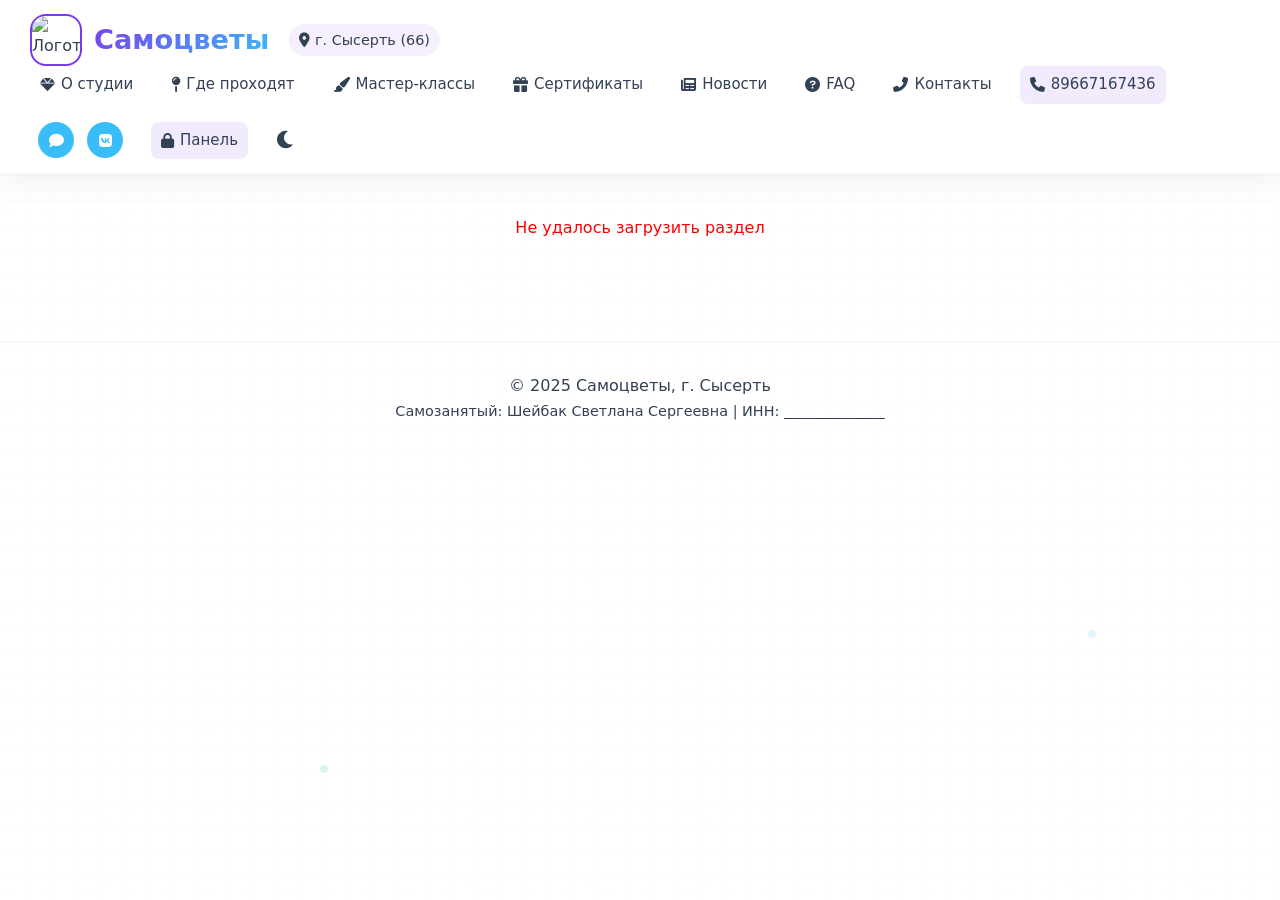
==== commit c5f51470: "Update index.html" ====
--- a/index.html
+++ b/index.html
@@ -5,326 +5,21 @@
     <meta name="viewport" content="width=device-width, initial-scale=1.0">
     <title>Самоцветы — студия развития детей (Сысерть, 66)</title>
     <meta name="description" content="Студия каллиграфии, творчества и выразительного чтения в Сысерти. Занятия для детей от 6 лет.">
-    <!-- Фавиконка -->
     <link rel="icon" type="image/png" href="https://i.oneme.ru/i?r=BTE2sh_eZW7g8kugOdIm2NotLFLhNa0tc0_UaeuflAmBbaheFIFzMaeTRu44FG2MMX4">
-
-    <!-- Яндекс.Карты -->
-    <script src="https://api-maps.yandex.ru/2.1/?apikey=ВАШ_API_КЛЮЧ_ЯНДЕКС&lang=ru_RU"></script>
-    <!-- Font Awesome 6 -->
     <link rel="stylesheet" href="https://cdnjs.cloudflare.com/ajax/libs/font-awesome/6.0.0-beta3/css/all.min.css">
-
-    <style>
-        :root {
-            --purple: #7c3aed;
-            --purple-light: #a78bfa;
-            --darkblue: #1e293b;
-            --lightblue: #38bdf8;
-            --emerald: #10b981;
-            --orange: #f97316;
-            --gold: #f59e0b;
-            --font: 'Inter', system-ui, -apple-system, sans-serif;
-            --bg: #ffffff;
-            --text: #334155;
-            --card-bg: #ffffff;
-            --card-border: #f1f5f9;
-            --shadow: 0 8px 30px rgba(0,0,0,0.06);
-            --shadow-hover: 0 20px 50px rgba(0,0,0,0.1);
-            --radius: 24px;
-            --transition: 0.3s cubic-bezier(0.4, 0, 0.2, 1);
-        }
-        body.dark {
-            --bg: #0f172a;
-            --text: #cbd5e1;
-            --card-bg: #1e293b;
-            --card-border: #334155;
-            --shadow: 0 8px 30px rgba(0,0,0,0.3);
-            --shadow-hover: 0 20px 50px rgba(0,0,0,0.5);
-            background: #0f172a;
-        }
-        * { margin: 0; padding: 0; box-sizing: border-box; }
-        body {
-            font-family: var(--font);
-            background: var(--bg);
-            color: var(--text);
-            line-height: 1.7;
-            transition: background 0.3s, color 0.3s;
-            overflow-x: hidden;
-        }
-        /* Фон с анимированной сеткой и точками */
-        body::before {
-            content: "";
-            position: fixed;
-            top: 0; left: 0; width: 100%; height: 100%;
-            background-image: radial-gradient(circle at 20% 30%, rgba(124, 58, 237, 0.04) 1px, transparent 1px),
-                              radial-gradient(circle at 80% 70%, rgba(56, 189, 248, 0.04) 1px, transparent 1px),
-                              linear-gradient(0deg, transparent 24px, rgba(0,0,0,0.02) 25px),
-                              linear-gradient(90deg, transparent 24px, rgba(0,0,0,0.02) 25px);
-            background-size: 40px 40px, 60px 60px, 25px 25px, 25px 25px;
-            pointer-events: none;
-            z-index: 0;
-            animation: bg-drift 30s linear infinite;
-        }
-        @keyframes bg-drift {
-            0% { background-position: 0 0, 0 0, 0 0, 0 0; }
-            100% { background-position: 100px 100px, -100px -100px, 50px 50px, -50px -50px; }
-        }
-        .floating-dots {
-            position: fixed; width: 100%; height: 100%; pointer-events: none; z-index: 0;
-        }
-        .floating-dots span {
-            position: absolute; width: 8px; height: 8px;
-            background: var(--purple-light); border-radius: 50%; opacity: 0.15;
-            animation: float 10s infinite alternate ease-in-out;
-        }
-        .floating-dots span:nth-child(1) { top: 15%; left: 8%; animation-duration: 8s; }
-        .floating-dots span:nth-child(2) { top: 70%; left: 85%; animation-duration: 12s; background: var(--lightblue); }
-        .floating-dots span:nth-child(3) { top: 85%; left: 25%; animation-duration: 14s; background: var(--emerald); }
-        @keyframes float {
-            0% { transform: translate(0, 0) scale(1); }
-            100% { transform: translate(20px, -40px) scale(1.8); opacity: 0.3; }
-        }
-        .container { max-width: 1200px; margin: 0 auto; padding: 0 25px; position: relative; z-index: 1; }
-
-        /* Шапка */
-        .header {
-            display: flex; justify-content: space-between; align-items: center;
-            padding: 14px 30px; background: var(--card-bg); backdrop-filter: blur(12px);
-            box-shadow: var(--shadow); position: sticky; top: 0; z-index: 100; flex-wrap: wrap;
-            border-bottom: 1px solid var(--card-border); transition: 0.3s;
-        }
-        .logo-container { display: flex; align-items: center; gap: 12px; }
-        .logo-img { width: 52px; height: 52px; border-radius: 16px; object-fit: cover; border: 2px solid var(--purple); }
-        .logo-text { font-size: 1.7rem; font-weight: 800; background: linear-gradient(135deg, #7c3aed, #38bdf8); -webkit-background-clip: text; -webkit-text-fill-color: transparent; }
-        .city-tag { font-size: 0.9rem; color: var(--text-secondary); margin-left: 8px; background: rgba(124,58,237,0.08); padding: 4px 10px; border-radius: 20px; }
-        body.dark .city-tag { color: #cbd5e1; background: rgba(124,58,237,0.2); }
-        .nav-links { display: flex; align-items: center; gap: 18px; flex-wrap: wrap; }
-        .nav-links a { color: var(--text); text-decoration: none; font-weight: 500; font-size: 15px; transition: 0.2s; padding: 6px 10px; border-radius: 8px; display: flex; align-items: center; gap: 6px; }
-        .nav-links a:hover { background: rgba(124, 58, 237, 0.1); color: var(--purple); }
-        .theme-toggle { background: none; border: none; font-size: 20px; cursor: pointer; color: var(--text); margin-left: 10px; transition: 0.2s; }
-        .theme-toggle:hover { color: var(--purple); }
-        .header-phone { color: var(--purple); font-weight: 600; background: rgba(124,58,237,0.1); padding: 8px 16px; border-radius: 30px; text-decoration: none; }
-        .header-socials a { display: inline-flex; align-items: center; justify-content: center; width: 36px; height: 36px; background: var(--lightblue); color: white; border-radius: 50%; margin-left: 8px; transition: 0.2s; text-decoration: none; }
-        .header-socials a:hover { background: var(--darkblue); transform: translateY(-2px); }
-
-        @media (max-width: 768px) {
-            .nav-links, .header-phone, .header-socials, .theme-toggle { display: none; }
-        }
-
-        /* Мобильное нижнее меню */
-        .mobile-nav {
-            display: none; position: fixed; bottom: 0; left: 0; width: 100%;
-            background: var(--card-bg); backdrop-filter: blur(10px);
-            box-shadow: 0 -4px 15px rgba(0,0,0,0.06); z-index: 100;
-            padding: 12px 20px; justify-content: space-around; align-items: center;
-        }
-        @media (max-width: 768px) { .mobile-nav { display: flex; } }
-        .mobile-nav a { display: flex; flex-direction: column; align-items: center; color: var(--text); text-decoration: none; font-size: 11px; font-weight: 500; gap: 4px; }
-        .mobile-nav i { font-size: 20px; color: var(--purple); }
-
-        section { margin: 80px 0; }
-        .section-header { text-align: left; margin-bottom: 40px; }
-        .section-title {
-            font-size: 2.5rem; font-weight: 800; margin-bottom: 15px;
-            background: linear-gradient(135deg, #7c3aed, #38bdf8);
-            -webkit-background-clip: text; -webkit-text-fill-color: transparent;
-            background-clip: text;
-            display: inline-block;
-        }
-        body.dark .section-title {
-            background: linear-gradient(135deg, #a78bfa, #7dd3fc);
-            -webkit-background-clip: text; background-clip: text;
-        }
-        .section-underline { width: 70px; height: 4px; background: linear-gradient(to right, #7c3aed, #38bdf8); border-radius: 4px; margin-bottom: 20px; }
-
-        /* О студии */
-        .about-hero {
-            display: flex; align-items: center; justify-content: flex-start;
-            gap: 50px; flex-wrap: wrap; margin-bottom: 40px;
-        }
-        .about-logo-large { width: 280px; height: 280px; border-radius: 32px; object-fit: cover; border: 6px solid rgba(124, 58, 237, 0.3); box-shadow: 0 0 60px rgba(124, 58, 237, 0.5); }
-        .about-info { flex: 1; min-width: 300px; }
-        .about-info h3 { font-size: 2.2rem; margin-bottom: 15px; color: var(--darkblue); }
-        body.dark .about-info h3 { color: #f1f5f9; }
-        .about-info p { margin-bottom: 18px; display: flex; align-items: flex-start; gap: 12px; font-size: 1.05rem; }
-        .about-info i { color: var(--purple); font-size: 1.2rem; width: 24px; text-align: center; margin-top: 4px; }
-
-        /* План работы */
-        .plan-grid {
-            display: grid;
-            grid-template-columns: repeat(auto-fit, minmax(260px, 1fr));
-            gap: 25px;
-            margin: 40px 0;
-        }
-        .plan-card {
-            background: var(--card-bg);
-            border-radius: var(--radius);
-            padding: 30px;
-            box-shadow: var(--shadow);
-            border: 1px solid var(--card-border);
-            transition: transform 0.3s, box-shadow 0.3s;
-            text-align: center;
-            position: relative;
-            overflow: hidden;
-        }
-        .plan-card::before {
-            content: '';
-            position: absolute;
-            top: 0; left: 0; width: 100%; height: 4px;
-            background: linear-gradient(to right, var(--purple), var(--lightblue));
-        }
-        .plan-card:hover { transform: translateY(-8px); box-shadow: var(--shadow-hover); }
-        .plan-card i { font-size: 2.5rem; color: var(--purple); margin-bottom: 15px; }
-        .plan-card h4 { font-size: 1.4rem; color: var(--darkblue); margin-bottom: 10px; }
-        body.dark .plan-card h4 { color: #f1f5f9; }
-        .plan-card p { color: var(--text); }
-
-        /* Место – одна библиотека, две карточки */
-        .venue-grid { display: grid; grid-template-columns: repeat(auto-fit, minmax(300px, 1fr)); gap: 35px; }
-        .venue-card { background: var(--card-bg); border-radius: var(--radius); overflow: hidden; box-shadow: var(--shadow); transition: var(--transition); border: 1px solid var(--card-border); cursor: pointer; }
-        .venue-card:hover { transform: translateY(-8px); box-shadow: var(--shadow-hover); }
-        .venue-img { height: 200px; background-size: cover; background-position: center; }
-        .venue-body { padding: 25px; }
-        .venue-body h3 { font-size: 1.5rem; margin-bottom: 12px; color: var(--darkblue); display: flex; align-items: center; gap: 8px; }
-        body.dark .venue-body h3 { color: #f1f5f9; }
-        .venue-body ul { list-style: none; padding: 0; }
-        .venue-body li { margin-bottom: 10px; display: flex; align-items: center; gap: 10px; }
-        .venue-body li i { color: var(--purple); width: 20px; text-align: center; }
-
-        /* Карточки курсов */
-        .courses-grid { display: grid; grid-template-columns: repeat(auto-fit, minmax(300px, 1fr)); gap: 35px; align-items: stretch; }
-        .course-card { background: var(--card-bg); border-radius: var(--radius); overflow: hidden; box-shadow: var(--shadow); transition: var(--transition); border: 1px solid var(--card-border); display: flex; flex-direction: column; }
-        .course-card:hover { transform: translateY(-8px); box-shadow: var(--shadow-hover); }
-        .course-img { height: 200px; background-size: cover; background-position: center; display: flex; align-items: flex-end; color: white; padding: 20px; font-size: 1.8rem; font-weight: 700; text-shadow: 0 4px 12px rgba(0,0,0,0.6); }
-        .course-body { padding: 25px; flex: 1; display: flex; flex-direction: column; }
-        .course-body .price-tag { background: linear-gradient(135deg, var(--purple), var(--purple-light)); color: white; padding: 8px 20px; border-radius: 40px; font-weight: 600; display: inline-block; margin-bottom: 15px; margin-top: auto; }
-        .btn-expand { background: var(--lightblue); color: white; border: none; padding: 10px 20px; border-radius: 30px; cursor: pointer; font-weight: 600; align-self: flex-start; margin-top: 15px; }
-        .expanded-content { max-height: 0; overflow: hidden; transition: max-height 0.5s ease; }
-        .expanded-content.open { max-height: 500px; margin-top: 20px; padding-top: 20px; border-top: 1px solid var(--card-border); }
-
-        /* Новости */
-        .news-grid { display: grid; grid-template-columns: repeat(auto-fit, minmax(300px, 1fr)); gap: 30px; }
-        .news-card { background: var(--card-bg); border-radius: var(--radius); padding: 25px; box-shadow: var(--shadow); border: 1px solid var(--card-border); }
-        .news-card img { width: 100%; height: 200px; object-fit: cover; border-radius: 16px; margin-bottom: 15px; }
-        .news-date { color: var(--purple); font-size: 0.9rem; margin-bottom: 8px; }
-        .news-title { font-size: 1.5rem; font-weight: 700; margin-bottom: 10px; color: var(--darkblue); }
-        body.dark .news-title { color: #f1f5f9; }
-        .news-text { max-height: 4.5em; overflow: hidden; transition: max-height 0.4s; }
-        .news-text.open { max-height: 600px; }
-        .read-more-btn, .show-all-news-btn { background: none; border: none; color: var(--purple); cursor: pointer; font-weight: 600; }
-
-        /* FAQ */
-        .faq-item {
-            background: var(--card-bg); border-radius: var(--radius); margin-bottom: 20px;
-            box-shadow: var(--shadow); border: 1px solid var(--card-border); overflow: hidden;
-            transition: var(--transition);
-        }
-        .faq-question {
-            display: flex; justify-content: space-between; align-items: center;
-            width: 100%; padding: 25px 30px; background: none; border: none;
-            font-weight: 600; font-size: 1.2rem; color: var(--text); cursor: pointer;
-            transition: background 0.2s;
-        }
-        .faq-question:hover { background: rgba(124, 58, 237, 0.03); }
-        .faq-question i { font-size: 1.2rem; transition: transform 0.3s; color: var(--purple); }
-        .faq-answer { max-height: 0; overflow: hidden; transition: max-height 0.4s ease; background: rgba(0,0,0,0.01); }
-        .faq-answer.open { max-height: 500px; }
-        .faq-answer-content { padding: 0 30px 25px; color: var(--text); line-height: 1.6; }
-
-        /* Сертификаты */
-        .gift-wrapper { display: flex; justify-content: center; }
-        .gift-container {
-            display: flex; flex-wrap: wrap; gap: 40px; align-items: center;
-            background: var(--card-bg); border-radius: var(--radius);
-            padding: 40px; box-shadow: var(--shadow); border: 1px solid var(--card-border);
-            width: fit-content; cursor: pointer;
-        }
-        .gift-img { width: 200px; border-radius: 20px; box-shadow: var(--shadow); }
-        .contact-badge { display: inline-block; background: var(--lightblue); color: white; padding: 8px 20px; border-radius: 30px; text-decoration: none; margin-right: 10px; }
-
-        /* QR */
-        .qr-section { display: flex; gap: 30px; justify-content: flex-start; align-items: center; margin-top: 20px; }
-        .qr-code { width: 100px; border-radius: 16px; }
-
-        /* Отзывы */
-        .testimonials-grid { display: grid; grid-template-columns: repeat(auto-fit, minmax(280px, 1fr)); gap: 25px; }
-        .testimonial-card { background: var(--card-bg); border-radius: var(--radius); padding: 25px; box-shadow: var(--shadow); border: 1px solid var(--card-border); position: relative; }
-        .testimonial-card::before { content: "“"; font-size: 4rem; color: var(--purple-light); position: absolute; top: -10px; left: 15px; opacity: 0.3; }
-        .testimonial-text { font-style: italic; margin-bottom: 10px; color: var(--text); }
-        .testimonial-author { font-weight: 600; color: var(--purple); }
-
-        /* Команда */
-        .team-grid { display: flex; flex-wrap: wrap; gap: 30px; justify-content: center; }
-        .team-card { background: var(--card-bg); border-radius: var(--radius); padding: 25px; text-align: center; box-shadow: var(--shadow); border: 1px solid var(--card-border); }
-        .team-avatar { width: 100px; height: 100px; border-radius: 50%; object-fit: cover; border: 3px solid var(--emerald); }
-
-        /* Модальные окна */
-        .modal {
-            position: fixed; top: 0; left: 0; width: 100%; height: 100%;
-            background: rgba(0,0,0,0.6); backdrop-filter: blur(6px);
-            display: flex; justify-content: center; align-items: center;
-            z-index: 200; padding: 20px; opacity: 0; pointer-events: none;
-            transition: opacity 0.3s ease;
-        }
-        .modal.active { opacity: 1; pointer-events: auto; }
-        .modal-content {
-            background: var(--card-bg); border-radius: var(--radius);
-            padding: 30px; width: 100%; max-width: 800px; max-height: 90vh;
-            overflow-y: auto; position: relative;
-            box-shadow: 0 25px 80px rgba(0,0,0,0.3);
-            border: 1px solid var(--card-border);
-        }
-        .modal-close {
-            position: absolute; top: 15px; right: 20px;
-            background: none; border: none; font-size: 24px; cursor: pointer;
-            color: var(--text); transition: 0.2s;
-        }
-        .modal-close:hover { color: var(--purple); }
-        .gallery-slider {
-            display: flex; overflow-x: auto; gap: 15px; margin-bottom: 20px;
-            scroll-snap-type: x mandatory; -webkit-overflow-scrolling: touch;
-        }
-        .gallery-slider img {
-            max-height: 300px; object-fit: cover;
-            border-radius: 16px; flex-shrink: 0; scroll-snap-align: start;
-        }
-
-        /* Тёмная тема */
-        body.dark .course-body h3, body.dark .plan-card h4, body.dark .venue-body h3, body.dark .testimonial-text { color: #f1f5f9; }
-        body.dark .section-title { background: linear-gradient(135deg, #a78bfa, #7dd3fc); -webkit-background-clip: text; background-clip: text; }
-        body.dark .header, body.dark .course-card, body.dark .news-card, body.dark .venue-card, body.dark .gift-container, body.dark .team-card, body.dark .faq-item, body.dark .plan-card, body.dark .testimonial-card, body.dark .modal-content { background: #1e293b; border-color: #334155; }
-        body.dark .btn-expand { background: #4c1d95; }
-        footer { text-align: center; padding: 30px; border-top: 1px solid var(--card-border); margin-top: 60px; color: var(--text); }
-
-        .error-report { margin-top: 30px; font-size: 0.95rem; }
-        .error-report a { color: var(--raspberry); font-weight: 600; }
-        @keyframes pulse {
-            0% { transform: scale(1); opacity: 1; }
-            50% { transform: scale(1.08); opacity: 0.8; }
-            100% { transform: scale(1); opacity: 1; }
-        }
-        .pulse-icon { animation: pulse 2s infinite; color: var(--purple); }
-
-        /* Адаптивность */
-        @media (max-width: 768px) {
-            .about-hero { flex-direction: column; align-items: center; text-align: center; }
-            .about-logo-large { width: 200px; height: 200px; }
-            .section-title { font-size: 2rem; }
-            .gift-container { flex-direction: column; }
-            .modal-content { padding: 20px; }
-        }
-        .visually-hidden { position: absolute; width: 1px; height: 1px; overflow: hidden; clip: rect(0 0 0 0); }
-    </style>
+    <link rel="stylesheet" href="css/style.css">
 </head>
 <body>
     <div class="floating-dots"><span></span><span></span><span></span></div>
 
+    <!-- Шапка -->
     <header class="header">
         <div class="logo-container">
             <img class="logo-img" src="https://i.oneme.ru/i?r=BTE2sh_eZW7g8kugOdIm2NotLFLhNa0tc0_UaeuflAmBbaheFIFzMaeTRu44FG2MMX4" alt="Логотип">
             <div class="logo-text">Самоцветы</div>
             <span class="city-tag"><i class="fas fa-map-marker-alt"></i> г. Сысерть (66)</span>
         </div>
-        <div class="nav-links">
+        <div class="nav-links" id="desktopNav">
             <a href="#about"><i class="fas fa-gem"></i> О студии</a>
             <a href="#venue"><i class="fas fa-map-pin"></i> Где проходят</a>
             <a href="#workshops"><i class="fas fa-paint-brush"></i> Мастер-классы</a>
@@ -342,6 +37,7 @@
         </div>
     </header>
 
+    <!-- Мобильное нижнее меню -->
     <div class="mobile-nav">
         <a href="tel:89667167436"><i class="fas fa-phone"></i> Звонок</a>
         <a href="#workshops"><i class="fas fa-paint-brush"></i> Курсы</a>
@@ -349,222 +45,21 @@
         <a href="https://vk.com/samotsveti_sysert" target="_blank"><i class="fab fa-vk"></i> ВКонтакте</a>
     </div>
 
-    <div class="container">
-        <!-- О студии -->
-        <section id="about" style="margin-top: 30px;">
-            <div class="about-hero">
-                <img src="https://i.oneme.ru/i?r=BTE2sh_eZW7g8kugOdIm2NotLFLhNa0tc0_UaeuflAmBbaheFIFzMaeTRu44FG2MMX4" alt="Логотип" class="about-logo-large">
-                <div class="about-info">
-                    <h3><i class="fas fa-star" style="color: var(--purple); margin-right: 10px;"></i>Студия «Самоцветы»</h3>
-                    <p><i class="fas fa-map-pin"></i> <strong>Находимся:</strong> г. Сысерть, ул. Коммуны, 36. Уютный уголок для творчества и самовыражения детей.</p>
-                    <p><i class="fas fa-bullseye pulse-icon"></i> <strong>Миссия:</strong> Мы не просто учим писать и говорить – мы воспитываем в детях любовь к языку, аккуратность и уверенность в себе, которые пригодятся на всю жизнь.</p>
-                    <p><i class="fas fa-heart"></i> <strong>Почему мы уникальны:</strong> Собственные методики, маленькие группы до 8 человек, внимание к каждому ребёнку. Мы создаём атмосферу, где хочется учиться и творить. Родители видят результат уже после первого месяца занятий.</p>
-                </div>
-            </div>
-            <div class="plan-grid">
-                <div class="plan-card"><i class="fas fa-calendar-alt"></i><h4>Апрель 2025</h4><p>Бесплатные мастер‑классы по каллиграфии. Знакомство с пером, первые шаги к красивому почерку.</p></div>
-                <div class="plan-card"><i class="fas fa-calendar-check"></i><h4>Май 2025</h4><p>Открытие платных групп. Индивидуальные и групповые занятия по авторским программам.</p></div>
-                <div class="plan-card"><i class="fas fa-calendar-plus"></i><h4>Июнь 2025</h4><p>Запуск Клуба выходного дня и ораторского мастерства. Творческие субботы и мастерская слова.</p></div>
-            </div>
-            <div class="error-report"><i class="fas fa-bug"></i> Нашли ошибку или есть предложение? Напишите или позвоните: <a href="tel:89090226229">89090226229</a></div>
-        </section>
+    <!-- Основной контейнер для разделов -->
+    <main class="container" id="content">
+        <!-- Содержимое будет подгружаться динамически -->
+    </main>
 
-        <!-- Место проведения (две карточки, открывают модалку) -->
-        <section id="venue">
-            <div class="section-header"><h2 class="section-title"><i class="fas fa-map-signs"></i> Где проходят занятия</h2><div class="section-underline"></div></div>
-            <p style="margin-bottom:30px;"><i class="fas fa-map-marker-alt" style="color:var(--purple); margin-right:8px;"></i>Все занятия проходят по адресу: <strong>г. Сысерть, ул. Коммуны, 36</strong>.</p>
-            <div class="venue-grid">
-                <div class="venue-card" onclick="openVenueModal()">
-                    <div class="venue-img" style="background-image: url('https://cdn.culture.ru/images/58826fd3-1837-577b-ab24-c23332c549f9');"></div>
-                    <div class="venue-body">
-                        <h3><i class="fas fa-tree"></i> Условия снаружи</h3>
-                        <ul>
-                            <li><i class="fas fa-door-open"></i> Вход со двора пятиэтажного дома</li>
-                            <li><i class="fas fa-bus"></i> Остановка в 2 минутах</li>
-                            <li><i class="fas fa-parking"></i> Бесплатная парковка</li>
-                            <li><i class="fas fa-wheelchair"></i> Пандус</li>
-                        </ul>
-                    </div>
-                </div>
-                <div class="venue-card" onclick="openVenueModal()">
-                    <div class="venue-img" style="background-image: url('https://avatars.mds.yandex.net/get-altay/15285331/2a0000019680f5e6044e52f8b1341cb2b1dd/L_height');"></div>
-                    <div class="venue-body">
-                        <h3><i class="fas fa-couch"></i> Внутреннее пространство</h3>
-                        <ul>
-                            <li><i class="fas fa-chair"></i> Новые столы и стулья</li>
-                            <li><i class="fas fa-projector"></i> Проектор и экран</li>
-                            <li><i class="fas fa-users"></i> До 15 человек</li>
-                            <li><i class="fas fa-wifi"></i> Бесплатный Wi‑Fi</li>
-                        </ul>
-                    </div>
-                </div>
-            </div>
-        </section>
+    <!-- Футер -->
+    <footer>
+        <p>© 2025 Самоцветы, г. Сысерть</p>
+        <p style="font-size:0.9rem;">Самозанятый: Шейбак Светлана Сергеевна | ИНН: ______________</p>
+    </footer>
 
-        <!-- Мастер-классы -->
-        <section id="workshops">
-            <div class="section-header"><h2 class="section-title"><i class="fas fa-paint-brush"></i> Мастер-классы</h2><div class="section-underline"></div></div>
-            <div class="courses-grid">
-                <div class="course-card">
-                    <div class="course-img" style="background-image: url('https://kanzoboz.ru/data/images/article/3/487403_d1ab2_th.jpg');"><span>Каллиграфия</span></div>
-                    <div class="course-body">
-                        <h3><i class="fas fa-pen-fancy"></i> Основы каллиграфии</h3>
-                        <p>Для детей 6–9 лет. Исправление почерка, постановка руки.</p>
-                        <div class="price-tag">500 руб. / занятие</div>
-                        <button class="btn-expand" onclick="toggleExpand(this)">Подробнее</button>
-                        <div class="expanded-content"><p>Расписание: суббота 15:00, воскресенье 15:00.</p></div>
-                    </div>
-                </div>
-                <div class="course-card">
-                    <div class="course-img" style="background-image: url('https://treningminsk.by/wp-content/uploads/2020/10/oratorskoe-iskusstvo-minsk.jpg');"><span>Ораторское искусство</span></div>
-                    <div class="course-body">
-                        <h3><i class="fas fa-microphone-alt"></i> Мастерская слова</h3>
-                        <p>Постановка голоса, снятие страха выступлений.</p>
-                        <div class="price-tag">Старт в июне</div>
-                        <button class="btn-expand" onclick="toggleExpand(this)">Подробнее</button>
-                        <div class="expanded-content"><p>Программа будет запущена в июне. Следите за новостями!</p></div>
-                    </div>
-                </div>
-                <div class="course-card">
-                    <div class="course-img" style="background-image: url('https://i.oneme.ru/i?r=BTE2sh_eZW7g8kugOdIm2Not4GMkR1X1Dm2GMT6pYkobVaheFIFzMaeTRu44FG2MMX4');"><span>Клуб выходного дня</span></div>
-                    <div class="course-body">
-                        <h3><i class="fas fa-palette"></i> Творческие субботы</h3>
-                        <p>Рисование, лепка, скрапбукинг. От 5 лет.</p>
-                        <div class="price-tag">от 350 руб. (с июня)</div>
-                        <button class="btn-expand" onclick="toggleExpand(this)">Подробнее</button>
-                        <div class="expanded-content"><p>Суббота 11:00–13:00 в библиотеке на ул. Коммуны, 36.</p></div>
-                    </div>
-                </div>
-            </div>
-        </section>
+    <!-- Кнопка "Наверх" -->
+    <button class="scroll-top-btn" id="scrollTopBtn" onclick="window.scrollTo({top:0,behavior:'smooth'})"><i class="fas fa-chevron-up"></i></button>
 
-        <!-- Сертификаты -->
-        <section id="gift">
-            <div class="section-header"><h2 class="section-title"><i class="fas fa-gift"></i> Подарочные сертификаты</h2><div class="section-underline"></div></div>
-            <div class="gift-wrapper" onclick="openGiftModal()">
-                <div class="gift-container">
-                    <img src="https://i.oneme.ru/i?r=BTE2sh_eZW7g8kugOdIm2Not6cSqld053BrGhh5xQg0L-6heFIFzMaeTRu44FG2MMX4" alt="Сертификат" class="gift-img">
-                    <div>
-                        <h3 style="font-size: 2rem;">Сертификат на одно занятие</h3>
-                        <p><i class="fas fa-check-circle" style="color: var(--emerald);"></i> Посещение любого курса</p>
-                        <p><i class="fas fa-check-circle" style="color: var(--emerald);"></i> Электронный или бумажный формат</p>
-                        <p><i class="fas fa-check-circle" style="color: var(--emerald);"></i> Прекрасный подарок</p>
-                        <div style="font-size: 2.5rem; font-weight: 800; color: var(--purple); margin: 15px 0;">от 700 руб.</div>
-                        <div><span class="contact-badge"><i class="fas fa-phone"></i> 89667167436</span></div>
-                    </div>
-                </div>
-            </div>
-        </section>
-
-        <!-- Новости (с возможностью показать все и детальным просмотром) -->
-        <section id="news">
-            <div class="section-header" style="display: flex; justify-content: space-between; align-items: center;">
-                <div><h2 class="section-title"><i class="fas fa-newspaper"></i> Новости</h2><div class="section-underline"></div></div>
-                <button class="show-all-news-btn" onclick="renderAllNews()" style="font-size: 1rem; background: none; border: none; color: var(--purple); cursor: pointer; font-weight: 600;">
-                    <i class="fas fa-list"></i> Все новости
-                </button>
-            </div>
-            <div class="news-grid" id="newsContainer">Загрузка...</div>
-        </section>
-
-<!-- Модальное окно просмотра новости -->
-<div class="modal" id="newsDetailModal">
-    <div class="modal-content">
-        <button class="modal-close" onclick="closeNewsDetailModal()">&times;</button>
-        <h2 id="newsDetailTitle"></h2>
-        <div class="news-date" id="newsDetailDate" style="margin-bottom: 15px;"></div>
-        <div class="gallery-slider" id="newsDetailImages"></div>
-        <div id="newsDetailContent" style="line-height: 1.7;"></div>
-    </div>
-</div>
-
-        <!-- Отзывы -->
-        <section>
-            <div class="section-header"><h2 class="section-title"><i class="fas fa-comment-dots"></i> Что говорят родители</h2><div class="section-underline"></div></div>
-            <div class="testimonials-grid">
-                <div class="testimonial-card"><p class="testimonial-text">“Дочка стала писать аккуратнее уже через месяц! Занятия проходят в игровой форме, бежит с удовольствием.”</p><div class="testimonial-author"><i class="fas fa-user-circle"></i> Анна, мама Миланы</div></div>
-                <div class="testimonial-card"><p class="testimonial-text">“Очень нравится подход педагога: сначала разбирают буквы на крупных листах, потом плавно переходят к обычным прописям.”</p><div class="testimonial-author"><i class="fas fa-user-circle"></i> Иван, папа Матвея</div></div>
-                <div class="testimonial-card"><p class="testimonial-text">“Сын с нетерпением ждёт субботних мастер‑классов. Здесь не только учёба, но и общение, и новые друзья.”</p><div class="testimonial-author"><i class="fas fa-user-circle"></i> Марина, мама Артёма</div></div>
-            </div>
-        </section>
-
-        <!-- FAQ -->
-        <section id="faq">
-            <div class="section-header"><h2 class="section-title"><i class="fas fa-question-circle"></i> Частые вопросы</h2><div class="section-underline"></div></div>
-            <div>
-                <div class="faq-item"><button class="faq-question" onclick="toggleFAQ(this)"><i class="fas fa-child" style="margin-right:10px;"></i> С какого возраста принимаете детей? <i class="fas fa-chevron-down"></i></button><div class="faq-answer"><div class="faq-answer-content">Основные программы рассчитаны на детей с 6 лет. Клуб выходного дня доступен с 5 лет. Для каждой возрастной группы мы подбираем задания, которые соответствуют их развитию и интересам.</div></div></div>
-                <div class="faq-item"><button class="faq-question" onclick="toggleFAQ(this)"><i class="fas fa-clock" style="margin-right:10px;"></i> Сколько длится одно занятие? <i class="fas fa-chevron-down"></i></button><div class="faq-answer"><div class="faq-answer-content">Каллиграфия длится 60 минут — это оптимальное время, чтобы ребёнок не уставал и сохранял концентрацию. Клуб выходного дня проходит в формате 2‑х часов с небольшим перерывом на отдых и игры.</div></div></div>
-                <div class="faq-item"><button class="faq-question" onclick="toggleFAQ(this)"><i class="fas fa-user-friends" style="margin-right:10px;"></i> Нужно ли присутствие родителей? <i class="fas fa-chevron-down"></i></button><div class="faq-answer"><div class="faq-answer-content">На мастер‑классах родители могут оставаться в зале, наблюдать и после занятия получить короткие комментарии педагога. На регулярных занятиях присутствие не обязательно — многие дети занимаются самостоятельно и потом делятся впечатлениями.</div></div></div>
-                <div class="faq-item"><button class="faq-question" onclick="toggleFAQ(this)"><i class="fas fa-pencil-alt" style="margin-right:10px;"></i> Как записаться на пробное занятие? <i class="fas fa-chevron-down"></i></button><div class="faq-answer"><div class="faq-answer-content">Просто позвоните по телефону <a href="tel:89667167436">89667167436</a> или напишите в сообщения нашей группы ВКонтакте. Мы согласуем удобное время и ответим на все вопросы.</div></div></div>
-            </div>
-        </section>
-
-        <!-- Контакты -->
-        <section id="contacts">
-            <div class="section-header"><h2 class="section-title"><i class="fas fa-address-book"></i> Контакты</h2><div class="section-underline"></div></div>
-            <div style="display: flex; flex-wrap: wrap; gap: 30px;">
-                <div style="flex: 1;">
-                    <p><i class="fas fa-phone"></i> <strong>Запись на занятия:</strong> <a href="tel:89667167436">89667167436</a></p>
-                    <p><i class="fas fa-headset"></i> <strong>Техподдержка (сайт):</strong> <a href="tel:89090226229">89090226229</a></p>
-                    <div class="qr-section">
-                        <div><img src="https://i.oneme.ru/i?r=BTE2sh_eZW7g8kugOdIm2NotROfZ0VWf-MCfWNgpYPA5EqheFIFzMaeTRu44FG2MMX4" alt="MAX QR" class="qr-code"><p style="font-size:0.8rem; text-align:center;">MAX</p></div>
-                        <div><img src="https://i.oneme.ru/i?r=BTE2sh_eZW7g8kugOdIm2Noto-apB3ohaP21INdXypLpJKheFIFzMaeTRu44FG2MMX4" alt="VK QR" class="qr-code"><p style="font-size:0.8rem; text-align:center;">ВКонтакте</p></div>
-                    </div>
-                </div>
-                <div id="map" style="height:200px; border-radius:20px; flex:1; min-width:250px;"></div>
-            </div>
-        </section>
-
-        <!-- Команда -->
-        <section>
-            <div class="section-header"><h2 class="section-title"><i class="fas fa-users"></i> Наша команда</h2><div class="section-underline"></div></div>
-            <div class="team-grid">
-                <div class="team-card"><img src="https://sun9-38.userapi.com/s/v1/ig2/nuPCIcGJ6D3yYfZL47ig_7XNs95a0jYPp8jDE31_CN9oPOTI_-5NyHLJnVtedCrB7h2ZSxp7YISluKOaW7E7KOWb.jpg?quality=95&as=32x43,48x64,72x96,108x144,160x213,240x320,360x480,480x640,540x720,640x853,720x960,1080x1440,1280x1707,1440x1920,1920x2560&from=bu&u=P1z34IBA8ylP8TkeihIRe2r43afh2iiqAjelFhv7Yus&cs=1920x0" alt="Педагог" class="team-avatar"><h4><i class="fas fa-chalkboard-teacher"></i> Шейбак Светлана</h4><p>Педагог, филолог</p></div>
-                <div class="team-card"><img src="https://i.oneme.ru/i?r=BTE2sh_eZW7g8kugOdIm2NotF17Yinlc6F5MU7WOOd39VKheFIFzMaeTRu44FG2MMX4" alt="Программист" class="team-avatar" style="border-color: var(--lightblue);"><h4><i class="fas fa-code"></i> Александр Шейбак</h4><p>Веб-специалист, Java / Python</p></div>
-                <div class="team-card"><img src="https://i.oneme.ru/i?r=BTE2sh_eZW7g8kugOdIm2NotrcMnzy0vA-xdqV6dHBg4NaheFIFzMaeTRu44FG2MMX4" alt="Психолог" class="team-avatar" style="border-color: var(--orange);"><h4><i class="fas fa-brain"></i> Павел Абдуллов</h4><p>Бизнес-психолог</p></div>
-            </div>
-        </section>
-    </div>
-
-    <!-- Модальное окно: Библиотека -->
-    <div class="modal" id="venueModal">
-        <div class="modal-content">
-            <button class="modal-close" onclick="closeVenueModal()">&times;</button>
-            <h2><i class="fas fa-landmark"></i> Районная библиотека — наш уютный дом</h2>
-            <p style="margin: 10px 0;"><i class="fas fa-map-marker-alt"></i> ул. Коммуны, 36, г. Сысерть</p>
-            <div class="gallery-slider">
-                <img src="https://cdn.culture.ru/images/58826fd3-1837-577b-ab24-c23332c549f9" alt="Библиотека снаружи">
-                <img src="https://www.culture.ru/_next/image?url=https%3A%2F%2Fcdn.culture.ru%2Fimages%2Ff2f7c922-ac43-5f1b-b555-5d1eca488359%2Fw_392%2Ch_281%2Cc_fill%2Cg_center%2F8d1d40ffdaf53ecc0e52b2eccf888ec3-jpg&w=1920&q=75" alt="Интерьер библиотеки">
-            </div>
-            <p>Мы обожаем нашу библиотеку! Это не просто помещение — это целый мир для творчества и развития. Высокие потолки, много воздуха и естественного света создают ощущение лёгкости. В зале всегда чисто, современная мебель и оборудование делают занятия комфортными.</p>
-            <p>Для детей здесь настоящий рай: можно устроиться в мягком кресле с книгой, поиграть в игровой зоне или развернуть масштабный арт‑проект на больших столах. А ещё у нас есть проектор, чтобы показывать видеоуроки, и уютный уголок для чаепития. Родители могут подождать в холле или выйти на скамеечку во дворе.</p>
-            <a href="https://bibl-sysert.ru/" target="_blank" class="btn-expand" style="display: inline-block; margin-top: 15px;"><i class="fas fa-external-link-alt"></i> Сайт библиотеки</a>
-        </div>
-    </div>
-
-    <!-- Модальное окно: Сертификаты -->
-    <div class="modal" id="giftModal">
-        <div class="modal-content">
-            <button class="modal-close" onclick="closeGiftModal()">&times;</button>
-            <h2><i class="fas fa-gift"></i> Подарочный сертификат</h2>
-            <div class="gallery-slider" style="justify-content: center;">
-                <img src="https://i.oneme.ru/i?r=BTE2sh_eZW7g8kugOdIm2Not6cSqld053BrGhh5xQg0L-6heFIFzMaeTRu44FG2MMX4" alt="Сертификат" style="max-width: 250px;">
-            </div>
-            <h3>Сертификат на одно занятие</h3>
-            <p>Подарите ребёнку яркие эмоции и новые знания! Сертификат подходит для любого направления студии: каллиграфия, ораторское мастерство или творческие субботы. Вы сами выбираете дату и курс, а мы готовим индивидуальное занятие.</p>
-            <p><strong>Электронная версия (онлайн): 700 руб.</strong></p>
-            <p><strong>Распечатка + ламинирование: 800 руб.</strong></p>
-            <p style="margin-top: 15px;"><i class="fas fa-check-circle" style="color: var(--emerald);"></i> Привязка к личному кабинету (по желанию)</p>
-            <p><i class="fas fa-check-circle" style="color: var(--emerald);"></i> Можно передать другому ребёнку</p>
-            <p><i class="fas fa-check-circle" style="color: var(--emerald);"></i> Предъявить в электронном или бумажном виде на занятии</p>
-            <h4 style="margin-top: 20px;"><i class="fas fa-gavel"></i> Правила и возврат</h4>
-            <p>Сертификат действует 3 месяца с момента покупки. Активируется при первой явке на занятие. Возврат денежных средств возможен только до момента активации (в течение 14 дней после покупки). В случае болезни ребёнка занятие можно перенести, предупредив педагога за 24 часа.</p>
-            <p>Подробнее по телефону <a href="tel:89667167436">89667167436</a> или в сообщениях ВКонтакте.</p>
-            <a href="tel:89667167436" class="btn-expand" style="display: inline-block; margin-top: 15px;"><i class="fas fa-phone"></i> Заказать сертификат</a>
-        </div>
-    </div>
-
-    <!-- Модальное окно: Новость (открывается при клике на "Читать далее") -->
+    <!-- Модальные окна -->
     <div class="modal" id="newsDetailModal">
         <div class="modal-content">
             <button class="modal-close" onclick="closeNewsDetailModal()">&times;</button>
@@ -574,148 +69,38 @@
             <div id="newsDetailContent" style="line-height: 1.7;"></div>
         </div>
     </div>
+    <div class="modal" id="venueModal">
+        <div class="modal-content">
+            <button class="modal-close" onclick="closeVenueModal()">&times;</button>
+            <h2><i class="fas fa-landmark"></i> Районная библиотека — наш уютный дом</h2>
+            <p style="margin: 10px 0;"><i class="fas fa-map-marker-alt"></i> ул. Коммуны, 36, г. Сысерть</p>
+            <div class="gallery-slider" id="venueGallery">
+                <img src="https://cdn.culture.ru/images/58826fd3-1837-577b-ab24-c23332c549f9" alt="Библиотека снаружи">
+                <img src="https://www.culture.ru/_next/image?url=https%3A%2F%2Fcdn.culture.ru%2Fimages%2Ff2f7c922-ac43-5f1b-b555-5d1eca488359%2Fw_392%2Ch_281%2Cc_fill%2Cg_center%2F8d1d40ffdaf53ecc0e52b2eccf888ec3-jpg&w=1920&q=75" alt="Интерьер библиотеки">
+            </div>
+            <p>Просторное помещение с удобными столами, проектором и мягким светом. Рядом парковка и остановка.</p>
+            <a href="https://bibl-sysert.ru/" target="_blank" class="btn-expand" style="display: inline-block; margin-top: 10px;"><i class="fas fa-external-link-alt"></i> Сайт библиотеки</a>
+        </div>
+    </div>
+    <div class="modal" id="giftModal">
+        <div class="modal-content">
+            <button class="modal-close" onclick="closeGiftModal()">&times;</button>
+            <h2><i class="fas fa-gift"></i> Подарочный сертификат</h2>
+            <div class="gallery-slider" style="justify-content: center;">
+                <img src="https://i.oneme.ru/i?r=BTE2sh_eZW7g8kugOdIm2Not6cSqld053BrGhh5xQg0L-6heFIFzMaeTRu44FG2MMX4" alt="Сертификат" style="max-width: 250px;">
+            </div>
+            <h3>Сертификат на одно занятие</h3>
+            <p><strong>Цена онлайн-версии (электронная):</strong> 700 руб.</p>
+            <p><strong>Распечатка + ламинирование:</strong> 800 руб.</p>
+            <p style="margin-top: 15px;"><i class="fas fa-check-circle" style="color: var(--emerald);"></i> Можно привязать к личному кабинету</p>
+            <p><i class="fas fa-check-circle" style="color: var(--emerald);"></i> Сертификат действителен на любое разовое занятие</p>
+            <p><i class="fas fa-check-circle" style="color: var(--emerald);"></i> Предъявить в электронном или бумажном виде</p>
+            <h4 style="margin-top: 15px;">Правила и возврат</h4>
+            <p>Сертификат не подлежит возврату после активации. Срок действия — 3 месяца с даты покупки. Можно передать другому ребёнку.</p>
+            <a href="tel:89667167436" class="btn-expand" style="display: inline-block; margin-top: 10px;"><i class="fas fa-phone"></i> Заказать</a>
+        </div>
+    </div>
 
-    <footer>
-        <p>© 2025 Самоцветы, г. Сысерть</p>
-        <p style="font-size:0.9rem;">Самозанятый: Шейбак Светлана Сергеевна | ИНН: ______________</p>
-    </footer>
-
-    <button class="scroll-top-btn" id="scrollTopBtn" onclick="window.scrollTo({top:0,behavior:'smooth'})"><i class="fas fa-chevron-up"></i></button>
-
-    <script>
-        const API_URL = 'https://script.google.com/macros/s/AKfycbxid7p2qdp7qaCPQ7MevszgHIohE-RuoDvOutmNLhfGgAVKTwptK9Rn4wA38i5fb2Igpw/exec';
-        let allNewsData = []; // кэш новостей
-
-        // Карта
-        ymaps.ready(() => {
-            const map = new ymaps.Map('map', { center: [56.505210, 60.815588], zoom: 16 });
-            map.geoObjects.add(new ymaps.Placemark([56.505210, 60.815588], { hintContent: 'Студия Самоцветы', balloonContent: 'ул. Коммуны, 36' }));
-        });
-
-        // Тёмная тема
-        const themeToggle = document.getElementById('themeToggle');
-        const icon = themeToggle.querySelector('i');
-        if (localStorage.getItem('theme') === 'dark') {
-            document.body.classList.add('dark');
-            icon.classList.replace('fa-moon', 'fa-sun');
-        }
-        themeToggle.addEventListener('click', () => {
-            document.body.classList.toggle('dark');
-            if (document.body.classList.contains('dark')) {
-                localStorage.setItem('theme', 'dark');
-                icon.classList.replace('fa-moon', 'fa-sun');
-            } else {
-                localStorage.setItem('theme', 'light');
-                icon.classList.replace('fa-sun', 'fa-moon');
-            }
-        });
-
-        // Раскрытие блоков "Подробнее"
-        function toggleExpand(btn) {
-            const content = btn.nextElementSibling;
-            if (content) content.classList.toggle('open');
-        }
-
-        // FAQ аккордеон
-        function toggleFAQ(btn) {
-            const answer = btn.nextElementSibling;
-            const chevron = btn.querySelector('i.fa-chevron-down, i.fa-chevron-up');
-            if (answer) {
-                answer.classList.toggle('open');
-                if (chevron) {
-                    chevron.classList.toggle('fa-chevron-down');
-                    chevron.classList.toggle('fa-chevron-up');
-                }
-            }
-        }
-
-        // Модальные окна
-        function openModal(id) { document.getElementById(id).classList.add('active'); }
-        function closeModal(id) { document.getElementById(id).classList.remove('active'); }
-        function openVenueModal() { openModal('venueModal'); }
-        function closeVenueModal() { closeModal('venueModal'); }
-        function openGiftModal() { openModal('giftModal'); }
-        function closeGiftModal() { closeModal('giftModal'); }
-
-        // Открытие полной новости (исправлено: передаём объект)
-        function openNewsDetail(newsId) {
-            const item = allNewsData.find(n => n.id === newsId);
-            if (!item) return;
-            document.getElementById('newsDetailTitle').textContent = item.title;
-            document.getElementById('newsDetailDate').textContent = item.publishDate ? new Date(item.publishDate).toLocaleString('ru-RU', { timeZone: 'Asia/Yekaterinburg' }) : '';
-            const imgContainer = document.getElementById('newsDetailImages');
-            imgContainer.innerHTML = (item.images && item.images.length) ? item.images.map(url => `<img src="${url}" onerror="this.style.display='none'">`).join('') : '<p>Нет изображений</p>';
-            document.getElementById('newsDetailContent').innerHTML = item.content;
-            openModal('newsDetailModal');
-        }
-        function closeNewsDetailModal() { closeModal('newsDetailModal'); }
-
-        // Загрузка новостей через JSONP
-        function loadAllNews() {
-            const container = document.getElementById('newsContainer');
-            container.innerHTML = 'Загрузка...';
-            const callbackName = 'jsonp_news_all_' + Date.now();
-            window[callbackName] = function(data) {
-                delete window[callbackName];
-                if (!data.news || !data.news.length) {
-                    container.innerHTML = '<p style="text-align:center;">Новостей пока нет.</p>';
-                    return;
-                }
-                allNewsData = data.news;
-                renderNews(allNewsData);
-            };
-            const script = document.createElement('script');
-            script.src = API_URL + '?action=news&callback=' + callbackName;
-            document.body.appendChild(script);
-        }
-
-        // Отображение новостей (принимает массив)
-        function renderNews(newsArray) {
-            const container = document.getElementById('newsContainer');
-            if (!newsArray || newsArray.length === 0) {
-                container.innerHTML = '<p style="text-align:center;">Новостей пока нет.</p>';
-                return;
-            }
-            container.innerHTML = newsArray.map(n => {
-                const dateStr = n.publishDate ? new Date(n.publishDate).toLocaleString('ru-RU', { timeZone: 'Asia/Yekaterinburg' }) : '';
-                return `<div class="news-card">
-                    ${n.images && n.images.length ? `<img src="${n.images[0]}" onerror="this.style.display='none'" style="height:180px; object-fit:cover;">` : ''}
-                    ${dateStr ? `<div class="news-date">${dateStr}</div>` : ''}
-                    <div class="news-title">${n.title}</div>
-                    <button class="read-more-btn" onclick="openNewsDetail('${n.id}')">Читать далее</button>
-                </div>`;
-            }).join('');
-        }
-
-        // Первичная загрузка трёх новостей
-        function loadInitialNews() {
-            const container = document.getElementById('newsContainer');
-            container.innerHTML = 'Загрузка...';
-            const callbackName = 'jsonp_news_init_' + Date.now();
-            window[callbackName] = function(data) {
-                delete window[callbackName];
-                if (!data.news || !data.news.length) {
-                    container.innerHTML = '<p>Новостей пока нет.</p>';
-                    return;
-                }
-                allNewsData = data.news;
-                renderNews(allNewsData.slice(0, 3));
-            };
-            const script = document.createElement('script');
-            script.src = API_URL + '?action=news&callback=' + callbackName;
-            document.body.appendChild(script);
-        }
-        loadInitialNews();
-        // Кнопка "Все новости" показывает весь список
-        document.querySelector('.show-all-news-btn').addEventListener('click', () => {
-            if (allNewsData.length > 0) renderNews(allNewsData);
-            else loadAllNews();
-        });
-
-        // Кнопка "Наверх"
-        window.addEventListener('scroll', () => {
-            document.getElementById('scrollTopBtn').classList.toggle('visible', window.scrollY > 400);
-        });
-    </script>
+    <script src="js/main.js"></script>
 </body>
 </html>
--- a/css/style.css
+++ b/css/style.css
@@ -0,0 +1,242 @@
+/* Общие стили и переменные */
+:root {
+    --purple: #7c3aed;
+    --purple-light: #a78bfa;
+    --darkblue: #1e293b;
+    --lightblue: #38bdf8;
+    --emerald: #10b981;
+    --orange: #f97316;
+    --gold: #f59e0b;
+    --font: 'Inter', system-ui, -apple-system, sans-serif;
+    --bg: #ffffff;
+    --text: #334155;
+    --card-bg: #ffffff;
+    --card-border: #f1f5f9;
+    --shadow: 0 8px 30px rgba(0,0,0,0.06);
+    --shadow-hover: 0 20px 50px rgba(0,0,0,0.1);
+    --radius: 24px;
+    --transition: 0.3s cubic-bezier(0.4, 0, 0.2, 1);
+}
+body.dark {
+    --bg: #0f172a;
+    --text: #cbd5e1;
+    --card-bg: #1e293b;
+    --card-border: #334155;
+    --shadow: 0 8px 30px rgba(0,0,0,0.3);
+    --shadow-hover: 0 20px 50px rgba(0,0,0,0.5);
+    background: #0f172a;
+}
+* { margin: 0; padding: 0; box-sizing: border-box; }
+body {
+    font-family: var(--font);
+    background: var(--bg);
+    color: var(--text);
+    line-height: 1.7;
+    transition: background 0.3s, color 0.3s;
+    overflow-x: hidden;
+}
+body::before {
+    content: "";
+    position: fixed;
+    top: 0; left: 0; width: 100%; height: 100%;
+    background-image: radial-gradient(circle at 20% 30%, rgba(124, 58, 237, 0.04) 1px, transparent 1px),
+                      radial-gradient(circle at 80% 70%, rgba(56, 189, 248, 0.04) 1px, transparent 1px),
+                      linear-gradient(0deg, transparent 24px, rgba(0,0,0,0.02) 25px),
+                      linear-gradient(90deg, transparent 24px, rgba(0,0,0,0.02) 25px);
+    background-size: 40px 40px, 60px 60px, 25px 25px, 25px 25px;
+    pointer-events: none;
+    z-index: 0;
+    animation: bg-drift 30s linear infinite;
+}
+@keyframes bg-drift {
+    0% { background-position: 0 0, 0 0, 0 0, 0 0; }
+    100% { background-position: 100px 100px, -100px -100px, 50px 50px, -50px -50px; }
+}
+.floating-dots {
+    position: fixed; width: 100%; height: 100%; pointer-events: none; z-index: 0;
+}
+.floating-dots span {
+    position: absolute; width: 8px; height: 8px;
+    background: var(--purple-light); border-radius: 50%; opacity: 0.15;
+    animation: float 10s infinite alternate ease-in-out;
+}
+.floating-dots span:nth-child(1) { top: 15%; left: 8%; animation-duration: 8s; }
+.floating-dots span:nth-child(2) { top: 70%; left: 85%; animation-duration: 12s; background: var(--lightblue); }
+.floating-dots span:nth-child(3) { top: 85%; left: 25%; animation-duration: 14s; background: var(--emerald); }
+@keyframes float {
+    0% { transform: translate(0, 0) scale(1); }
+    100% { transform: translate(20px, -40px) scale(1.8); opacity: 0.3; }
+}
+.container { max-width: 1200px; margin: 0 auto; padding: 0 25px; position: relative; z-index: 1; }
+
+/* Шапка */
+.header {
+    display: flex; justify-content: space-between; align-items: center;
+    padding: 14px 30px; background: var(--card-bg); backdrop-filter: blur(12px);
+    box-shadow: var(--shadow); position: sticky; top: 0; z-index: 100; flex-wrap: wrap;
+    border-bottom: 1px solid var(--card-border); transition: 0.3s;
+}
+.logo-container { display: flex; align-items: center; gap: 12px; }
+.logo-img { width: 52px; height: 52px; border-radius: 16px; object-fit: cover; border: 2px solid var(--purple); }
+.logo-text { font-size: 1.7rem; font-weight: 800; background: linear-gradient(135deg, #7c3aed, #38bdf8); -webkit-background-clip: text; -webkit-text-fill-color: transparent; }
+.city-tag { font-size: 0.9rem; color: var(--text-secondary); margin-left: 8px; background: rgba(124,58,237,0.08); padding: 4px 10px; border-radius: 20px; }
+body.dark .city-tag { color: #cbd5e1; background: rgba(124,58,237,0.2); }
+.nav-links { display: flex; align-items: center; gap: 18px; flex-wrap: wrap; }
+.nav-links a { color: var(--text); text-decoration: none; font-weight: 500; font-size: 15px; transition: 0.2s; padding: 6px 10px; border-radius: 8px; display: flex; align-items: center; gap: 6px; }
+.nav-links a:hover { background: rgba(124, 58, 237, 0.1); color: var(--purple); }
+.theme-toggle { background: none; border: none; font-size: 20px; cursor: pointer; color: var(--text); margin-left: 10px; transition: 0.2s; }
+.theme-toggle:hover { color: var(--purple); }
+.header-phone { color: var(--purple); font-weight: 600; background: rgba(124,58,237,0.1); padding: 8px 16px; border-radius: 30px; text-decoration: none; }
+.header-socials a { display: inline-flex; align-items: center; justify-content: center; width: 36px; height: 36px; background: var(--lightblue); color: white; border-radius: 50%; margin-left: 8px; transition: 0.2s; text-decoration: none; }
+.header-socials a:hover { background: var(--darkblue); transform: translateY(-2px); }
+
+/* Мобильное нижнее меню */
+.mobile-nav {
+    display: none; position: fixed; bottom: 0; left: 0; width: 100%;
+    background: var(--card-bg); backdrop-filter: blur(10px);
+    box-shadow: 0 -4px 15px rgba(0,0,0,0.06); z-index: 100;
+    padding: 12px 20px; justify-content: space-around; align-items: center;
+}
+.mobile-nav a { display: flex; flex-direction: column; align-items: center; color: var(--text); text-decoration: none; font-size: 11px; font-weight: 500; gap: 4px; }
+.mobile-nav i { font-size: 20px; color: var(--purple); }
+
+/* Секции */
+section { margin: 80px 0; }
+.section-header { text-align: left; margin-bottom: 40px; }
+.section-title {
+    font-size: 2.5rem; font-weight: 800; margin-bottom: 15px;
+    background: linear-gradient(135deg, #7c3aed, #38bdf8);
+    -webkit-background-clip: text; -webkit-text-fill-color: transparent;
+    background-clip: text; display: inline-block;
+}
+body.dark .section-title {
+    background: linear-gradient(135deg, #a78bfa, #7dd3fc);
+    -webkit-background-clip: text; background-clip: text;
+}
+.section-underline { width: 70px; height: 4px; background: linear-gradient(to right, #7c3aed, #38bdf8); border-radius: 4px; margin-bottom: 20px; }
+
+/* Карточки */
+.about-hero { display: flex; align-items: center; justify-content: flex-start; gap: 50px; flex-wrap: wrap; margin-bottom: 40px; }
+.about-logo-large { width: 280px; height: 280px; border-radius: 32px; object-fit: cover; border: 6px solid rgba(124, 58, 237, 0.3); box-shadow: 0 0 60px rgba(124, 58, 237, 0.5); }
+.about-info { flex: 1; min-width: 300px; }
+.about-info h3 { font-size: 2.2rem; margin-bottom: 15px; color: var(--darkblue); }
+body.dark .about-info h3 { color: #f1f5f9; }
+.about-info p { margin-bottom: 18px; display: flex; align-items: flex-start; gap: 12px; font-size: 1.05rem; }
+.about-info i { color: var(--purple); font-size: 1.2rem; width: 24px; text-align: center; margin-top: 4px; }
+
+/* План работы */
+.plan-grid { display: grid; grid-template-columns: repeat(auto-fit, minmax(260px, 1fr)); gap: 25px; margin: 40px 0; }
+.plan-card {
+    background: var(--card-bg); border-radius: var(--radius); padding: 30px;
+    box-shadow: var(--shadow); border: 1px solid var(--card-border); transition: transform 0.3s, box-shadow 0.3s;
+    text-align: center; position: relative; overflow: hidden;
+}
+.plan-card::before { content: ''; position: absolute; top: 0; left: 0; width: 100%; height: 4px; background: linear-gradient(to right, var(--purple), var(--lightblue)); }
+.plan-card:hover { transform: translateY(-8px); box-shadow: var(--shadow-hover); }
+.plan-card i { font-size: 2.5rem; color: var(--purple); margin-bottom: 15px; }
+.plan-card h4 { font-size: 1.4rem; color: var(--darkblue); margin-bottom: 10px; }
+body.dark .plan-card h4 { color: #f1f5f9; }
+.plan-card p { color: var(--text); }
+
+/* Место */
+.venue-grid { display: grid; grid-template-columns: repeat(auto-fit, minmax(300px, 1fr)); gap: 35px; }
+.venue-card { background: var(--card-bg); border-radius: var(--radius); overflow: hidden; box-shadow: var(--shadow); transition: var(--transition); border: 1px solid var(--card-border); cursor: pointer; }
+.venue-card:hover { transform: translateY(-8px); box-shadow: var(--shadow-hover); }
+.venue-img { height: 200px; background-size: cover; background-position: center; }
+.venue-body { padding: 25px; }
+.venue-body h3 { font-size: 1.5rem; margin-bottom: 12px; color: var(--darkblue); display: flex; align-items: center; gap: 8px; }
+.venue-body ul { list-style: none; padding: 0; }
+.venue-body li { margin-bottom: 10px; display: flex; align-items: center; gap: 10px; }
+.venue-body li i { color: var(--purple); width: 20px; text-align: center; }
+
+/* Курсы */
+.courses-grid { display: grid; grid-template-columns: repeat(auto-fit, minmax(300px, 1fr)); gap: 35px; align-items: stretch; }
+.course-card { background: var(--card-bg); border-radius: var(--radius); overflow: hidden; box-shadow: var(--shadow); transition: var(--transition); border: 1px solid var(--card-border); display: flex; flex-direction: column; }
+.course-card:hover { transform: translateY(-8px); box-shadow: var(--shadow-hover); }
+.course-img { height: 200px; background-size: cover; background-position: center; display: flex; align-items: flex-end; color: white; padding: 20px; font-size: 1.8rem; font-weight: 700; text-shadow: 0 4px 12px rgba(0,0,0,0.6); }
+.course-body { padding: 25px; flex: 1; display: flex; flex-direction: column; }
+.course-body .price-tag { background: linear-gradient(135deg, var(--purple), var(--purple-light)); color: white; padding: 8px 20px; border-radius: 40px; font-weight: 600; display: inline-block; margin-bottom: 15px; margin-top: auto; }
+.btn-expand { background: var(--lightblue); color: white; border: none; padding: 10px 20px; border-radius: 30px; cursor: pointer; font-weight: 600; align-self: flex-start; margin-top: 15px; }
+.expanded-content { max-height: 0; overflow: hidden; transition: max-height 0.5s ease; }
+.expanded-content.open { max-height: 500px; margin-top: 20px; padding-top: 20px; border-top: 1px solid var(--card-border); }
+
+/* Новости */
+.news-grid { display: grid; grid-template-columns: repeat(auto-fit, minmax(300px, 1fr)); gap: 30px; }
+.news-card { background: var(--card-bg); border-radius: var(--radius); padding: 25px; box-shadow: var(--shadow); border: 1px solid var(--card-border); }
+.news-card img { width: 100%; height: 200px; object-fit: cover; border-radius: 16px; margin-bottom: 15px; }
+.news-date { color: var(--purple); font-size: 0.9rem; margin-bottom: 8px; }
+.news-title { font-size: 1.5rem; font-weight: 700; margin-bottom: 10px; color: var(--darkblue); }
+body.dark .news-title { color: #f1f5f9; }
+.read-more-btn, .show-all-news-btn { background: none; border: none; color: var(--purple); cursor: pointer; font-weight: 600; }
+
+/* FAQ */
+.faq-item { background: var(--card-bg); border-radius: var(--radius); margin-bottom: 20px; box-shadow: var(--shadow); border: 1px solid var(--card-border); overflow: hidden; }
+.faq-question { display: flex; justify-content: space-between; align-items: center; width: 100%; padding: 25px 30px; background: none; border: none; font-weight: 600; font-size: 1.2rem; color: var(--text); cursor: pointer; transition: background 0.2s; }
+.faq-question:hover { background: rgba(124, 58, 237, 0.03); }
+.faq-question i { font-size: 1.2rem; transition: transform 0.3s; color: var(--purple); }
+.faq-answer { max-height: 0; overflow: hidden; transition: max-height 0.4s ease; background: rgba(0,0,0,0.01); }
+.faq-answer.open { max-height: 500px; }
+.faq-answer-content { padding: 0 30px 25px; color: var(--text); line-height: 1.6; }
+
+/* Сертификаты */
+.gift-wrapper { display: flex; justify-content: center; }
+.gift-container { display: flex; flex-wrap: wrap; gap: 40px; align-items: center; background: var(--card-bg); border-radius: var(--radius); padding: 40px; box-shadow: var(--shadow); border: 1px solid var(--card-border); width: fit-content; cursor: pointer; }
+.gift-img { width: 200px; border-radius: 20px; box-shadow: var(--shadow); }
+.contact-badge { display: inline-block; background: var(--lightblue); color: white; padding: 8px 20px; border-radius: 30px; text-decoration: none; margin-right: 10px; }
+
+/* QR */
+.qr-section { display: flex; gap: 30px; justify-content: flex-start; align-items: center; margin-top: 20px; }
+.qr-code { width: 100px; border-radius: 16px; }
+
+/* Отзывы */
+.testimonials-grid { display: grid; grid-template-columns: repeat(auto-fit, minmax(280px, 1fr)); gap: 25px; }
+.testimonial-card { background: var(--card-bg); border-radius: var(--radius); padding: 25px; box-shadow: var(--shadow); border: 1px solid var(--card-border); position: relative; }
+.testimonial-card::before { content: "“"; font-size: 4rem; color: var(--purple-light); position: absolute; top: -10px; left: 15px; opacity: 0.3; }
+.testimonial-text { font-style: italic; margin-bottom: 10px; color: var(--text); }
+.testimonial-author { font-weight: 600; color: var(--purple); }
+
+/* Команда */
+.team-grid { display: flex; flex-wrap: wrap; gap: 30px; justify-content: center; }
+.team-card { background: var(--card-bg); border-radius: var(--radius); padding: 25px; text-align: center; box-shadow: var(--shadow); border: 1px solid var(--card-border); }
+.team-avatar { width: 100px; height: 100px; border-radius: 50%; object-fit: cover; border: 3px solid var(--emerald); }
+
+/* Модалки */
+.modal {
+    position: fixed; top: 0; left: 0; width: 100%; height: 100%;
+    background: rgba(0,0,0,0.6); backdrop-filter: blur(6px);
+    display: flex; justify-content: center; align-items: center;
+    z-index: 200; padding: 20px; opacity: 0; pointer-events: none;
+    transition: opacity 0.3s ease;
+}
+.modal.active { opacity: 1; pointer-events: auto; }
+.modal-content { background: var(--card-bg); border-radius: var(--radius); padding: 30px; width: 100%; max-width: 800px; max-height: 90vh; overflow-y: auto; position: relative; box-shadow: 0 25px 80px rgba(0,0,0,0.3); border: 1px solid var(--card-border); }
+.modal-close { position: absolute; top: 15px; right: 20px; background: none; border: none; font-size: 24px; cursor: pointer; color: var(--text); transition: 0.2s; }
+.modal-close:hover { color: var(--purple); }
+.gallery-slider { display: flex; overflow-x: auto; gap: 15px; margin-bottom: 20px; scroll-snap-type: x mandatory; -webkit-overflow-scrolling: touch; }
+.gallery-slider img { max-height: 300px; object-fit: cover; border-radius: 16px; flex-shrink: 0; scroll-snap-align: start; }
+
+/* Тёмная тема */
+body.dark .course-body h3, body.dark .plan-card h4, body.dark .venue-body h3, body.dark .testimonial-text { color: #f1f5f9; }
+body.dark .section-title { background: linear-gradient(135deg, #a78bfa, #7dd3fc); -webkit-background-clip: text; background-clip: text; }
+body.dark .header, body.dark .course-card, body.dark .news-card, body.dark .venue-card, body.dark .gift-container, body.dark .team-card, body.dark .faq-item, body.dark .plan-card, body.dark .testimonial-card, body.dark .modal-content { background: #1e293b; border-color: #334155; }
+body.dark .btn-expand { background: #4c1d95; }
+
+footer { text-align: center; padding: 30px; border-top: 1px solid var(--card-border); margin-top: 60px; color: var(--text); }
+.error-report { margin-top: 30px; font-size: 0.95rem; }
+.error-report a { color: var(--raspberry); font-weight: 600; }
+.pulse-icon { animation: pulse 2s infinite; color: var(--purple); }
+@keyframes pulse { 0% { transform: scale(1); opacity: 1; } 50% { transform: scale(1.08); opacity: 0.8; } 100% { transform: scale(1); opacity: 1; } }
+
+.scroll-top-btn { position: fixed; bottom: 90px; right: 30px; width: 45px; height: 45px; background: var(--purple); color: white; border: none; border-radius: 50%; font-size: 20px; cursor: pointer; box-shadow: var(--shadow); display: none; z-index: 50; }
+.scroll-top-btn.visible { display: flex; align-items: center; justify-content: center; }
+
+/* Адаптивность */
+@media (max-width: 768px) {
+    .header { justify-content: center; }
+    .nav-links, .header-phone, .header-socials, .theme-toggle { display: none; }
+    .mobile-nav { display: flex; }
+    .about-hero { flex-direction: column; align-items: center; text-align: center; }
+    .about-logo-large { width: 200px; height: 200px; }
+    .section-title { font-size: 2rem; }
+    .gift-container { flex-direction: column; }
+}
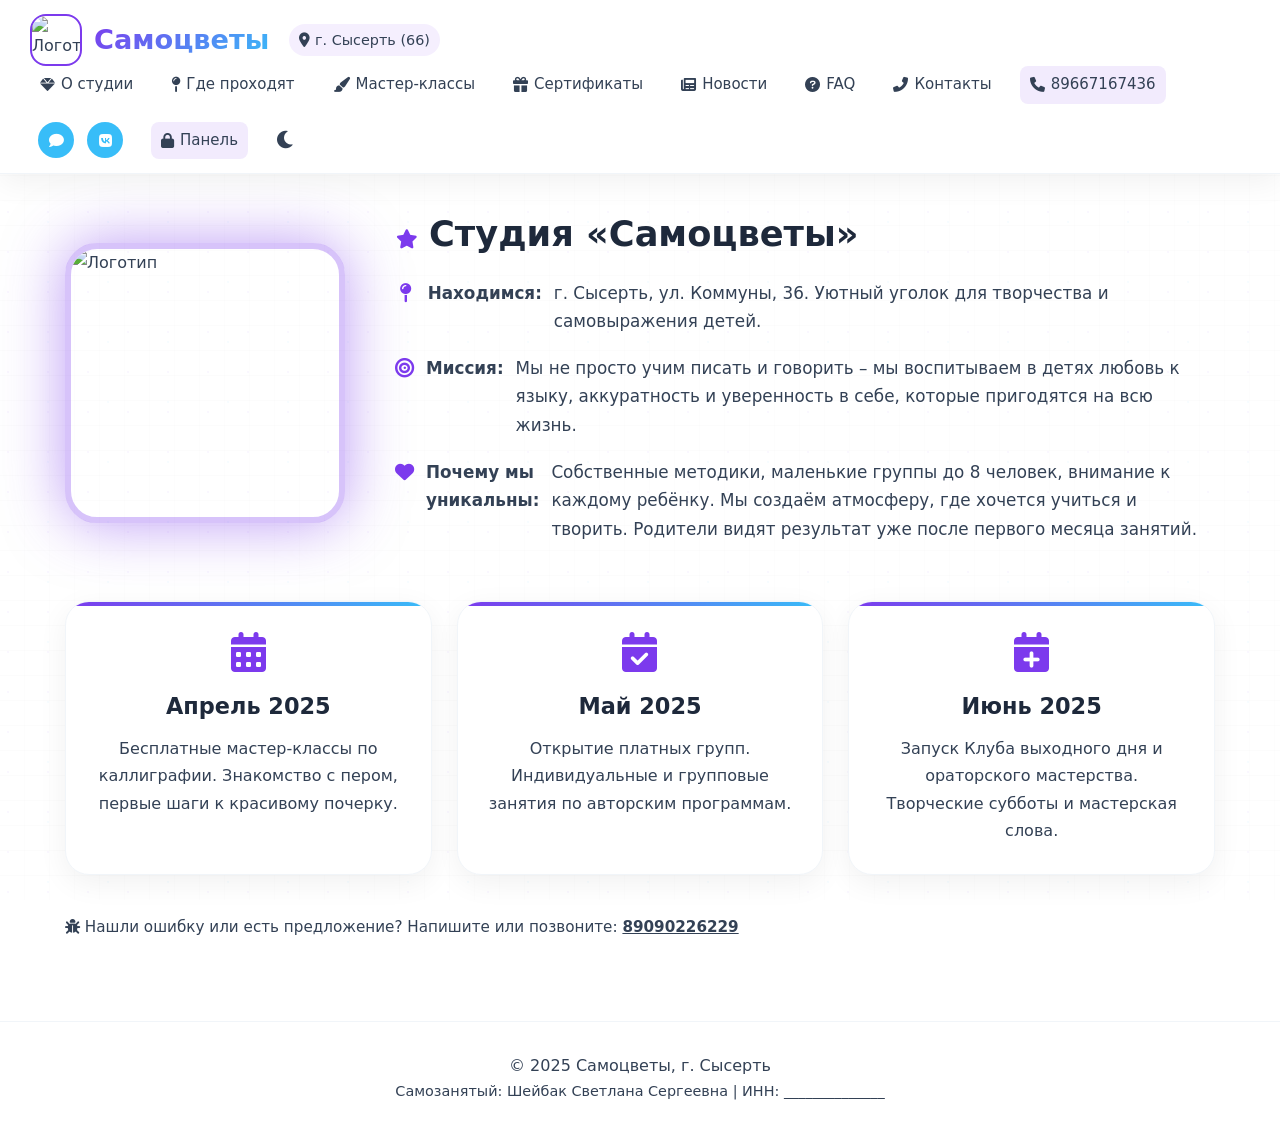
==== commit 34ccc355: "Update index.html" ====
--- a/index.html
+++ b/index.html
@@ -45,10 +45,8 @@
         <a href="https://vk.com/samotsveti_sysert" target="_blank"><i class="fab fa-vk"></i> ВКонтакте</a>
     </div>
 
-    <!-- Основной контейнер для разделов -->
-    <main class="container" id="content">
-        <!-- Содержимое будет подгружаться динамически -->
-    </main>
+    <!-- ОСНОВНОЙ КОНТЕЙНЕР ДЛЯ РАЗДЕЛОВ -->
+    <main class="container" id="content"></main>
 
     <!-- Футер -->
     <footer>
--- a/css/style.css
+++ b/css/style.css
@@ -1,4 +1,3 @@
-/* Общие стили и переменные */
 :root {
     --purple: #7c3aed;
     --purple-light: #a78bfa;
@@ -52,9 +51,7 @@
     0% { background-position: 0 0, 0 0, 0 0, 0 0; }
     100% { background-position: 100px 100px, -100px -100px, 50px 50px, -50px -50px; }
 }
-.floating-dots {
-    position: fixed; width: 100%; height: 100%; pointer-events: none; z-index: 0;
-}
+.floating-dots { position: fixed; width: 100%; height: 100%; pointer-events: none; z-index: 0; }
 .floating-dots span {
     position: absolute; width: 8px; height: 8px;
     background: var(--purple-light); border-radius: 50%; opacity: 0.15;
@@ -89,14 +86,16 @@
 .header-phone { color: var(--purple); font-weight: 600; background: rgba(124,58,237,0.1); padding: 8px 16px; border-radius: 30px; text-decoration: none; }
 .header-socials a { display: inline-flex; align-items: center; justify-content: center; width: 36px; height: 36px; background: var(--lightblue); color: white; border-radius: 50%; margin-left: 8px; transition: 0.2s; text-decoration: none; }
 .header-socials a:hover { background: var(--darkblue); transform: translateY(-2px); }
-
-/* Мобильное нижнее меню */
+@media (max-width: 768px) { .nav-links, .header-phone, .header-socials, .theme-toggle { display: none; } }
+
+/* Мобильное меню */
 .mobile-nav {
     display: none; position: fixed; bottom: 0; left: 0; width: 100%;
     background: var(--card-bg); backdrop-filter: blur(10px);
     box-shadow: 0 -4px 15px rgba(0,0,0,0.06); z-index: 100;
     padding: 12px 20px; justify-content: space-around; align-items: center;
 }
+@media (max-width: 768px) { .mobile-nav { display: flex; } }
 .mobile-nav a { display: flex; flex-direction: column; align-items: center; color: var(--text); text-decoration: none; font-size: 11px; font-weight: 500; gap: 4px; }
 .mobile-nav i { font-size: 20px; color: var(--purple); }
 
@@ -109,10 +108,7 @@
     -webkit-background-clip: text; -webkit-text-fill-color: transparent;
     background-clip: text; display: inline-block;
 }
-body.dark .section-title {
-    background: linear-gradient(135deg, #a78bfa, #7dd3fc);
-    -webkit-background-clip: text; background-clip: text;
-}
+body.dark .section-title { background: linear-gradient(135deg, #a78bfa, #7dd3fc); -webkit-background-clip: text; background-clip: text; }
 .section-underline { width: 70px; height: 4px; background: linear-gradient(to right, #7c3aed, #38bdf8); border-radius: 4px; margin-bottom: 20px; }
 
 /* Карточки */
@@ -138,7 +134,7 @@
 body.dark .plan-card h4 { color: #f1f5f9; }
 .plan-card p { color: var(--text); }
 
-/* Место */
+/* Место проведения */
 .venue-grid { display: grid; grid-template-columns: repeat(auto-fit, minmax(300px, 1fr)); gap: 35px; }
 .venue-card { background: var(--card-bg); border-radius: var(--radius); overflow: hidden; box-shadow: var(--shadow); transition: var(--transition); border: 1px solid var(--card-border); cursor: pointer; }
 .venue-card:hover { transform: translateY(-8px); box-shadow: var(--shadow-hover); }
@@ -200,14 +196,8 @@
 .team-card { background: var(--card-bg); border-radius: var(--radius); padding: 25px; text-align: center; box-shadow: var(--shadow); border: 1px solid var(--card-border); }
 .team-avatar { width: 100px; height: 100px; border-radius: 50%; object-fit: cover; border: 3px solid var(--emerald); }
 
-/* Модалки */
-.modal {
-    position: fixed; top: 0; left: 0; width: 100%; height: 100%;
-    background: rgba(0,0,0,0.6); backdrop-filter: blur(6px);
-    display: flex; justify-content: center; align-items: center;
-    z-index: 200; padding: 20px; opacity: 0; pointer-events: none;
-    transition: opacity 0.3s ease;
-}
+/* Модальные окна */
+.modal { position: fixed; top: 0; left: 0; width: 100%; height: 100%; background: rgba(0,0,0,0.6); backdrop-filter: blur(6px); display: flex; justify-content: center; align-items: center; z-index: 200; padding: 20px; opacity: 0; pointer-events: none; transition: opacity 0.3s ease; }
 .modal.active { opacity: 1; pointer-events: auto; }
 .modal-content { background: var(--card-bg); border-radius: var(--radius); padding: 30px; width: 100%; max-width: 800px; max-height: 90vh; overflow-y: auto; position: relative; box-shadow: 0 25px 80px rgba(0,0,0,0.3); border: 1px solid var(--card-border); }
 .modal-close { position: absolute; top: 15px; right: 20px; background: none; border: none; font-size: 24px; cursor: pointer; color: var(--text); transition: 0.2s; }
@@ -230,11 +220,7 @@
 .scroll-top-btn { position: fixed; bottom: 90px; right: 30px; width: 45px; height: 45px; background: var(--purple); color: white; border: none; border-radius: 50%; font-size: 20px; cursor: pointer; box-shadow: var(--shadow); display: none; z-index: 50; }
 .scroll-top-btn.visible { display: flex; align-items: center; justify-content: center; }
 
-/* Адаптивность */
 @media (max-width: 768px) {
-    .header { justify-content: center; }
-    .nav-links, .header-phone, .header-socials, .theme-toggle { display: none; }
-    .mobile-nav { display: flex; }
     .about-hero { flex-direction: column; align-items: center; text-align: center; }
     .about-logo-large { width: 200px; height: 200px; }
     .section-title { font-size: 2rem; }
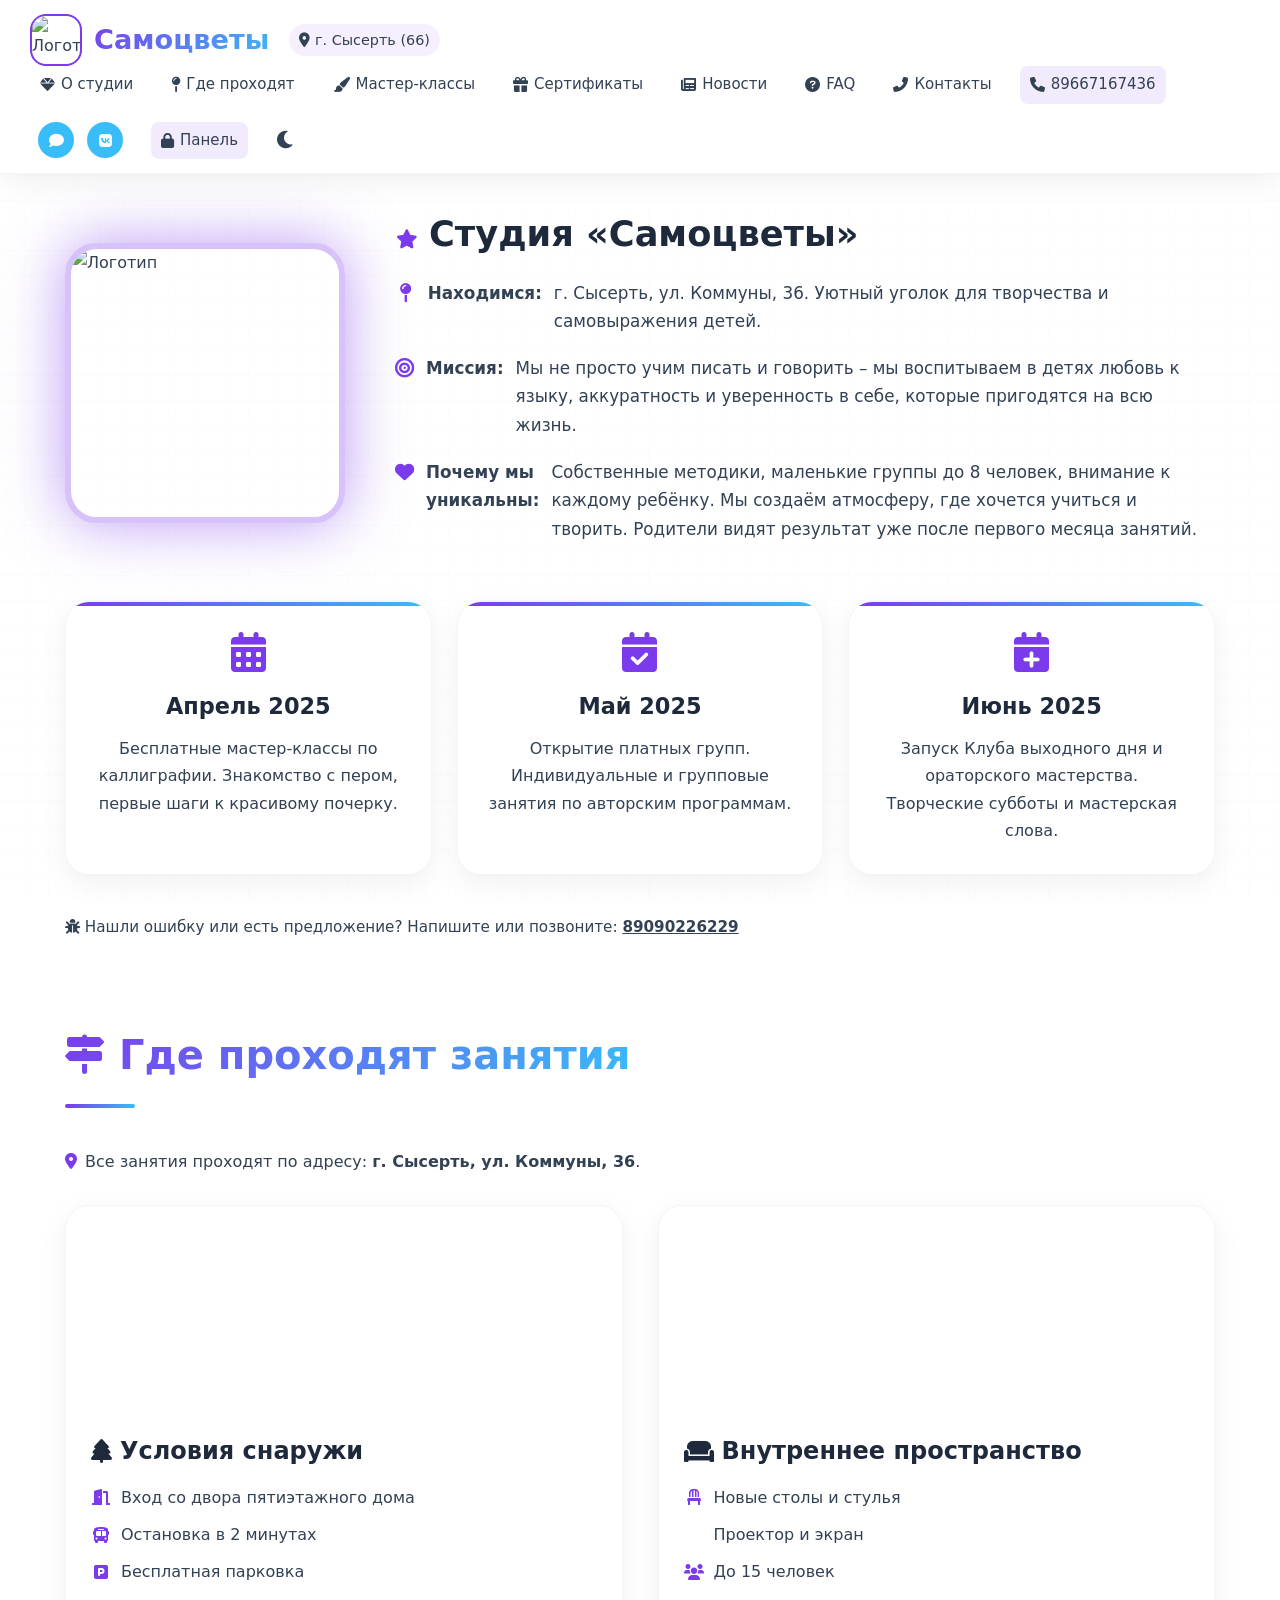
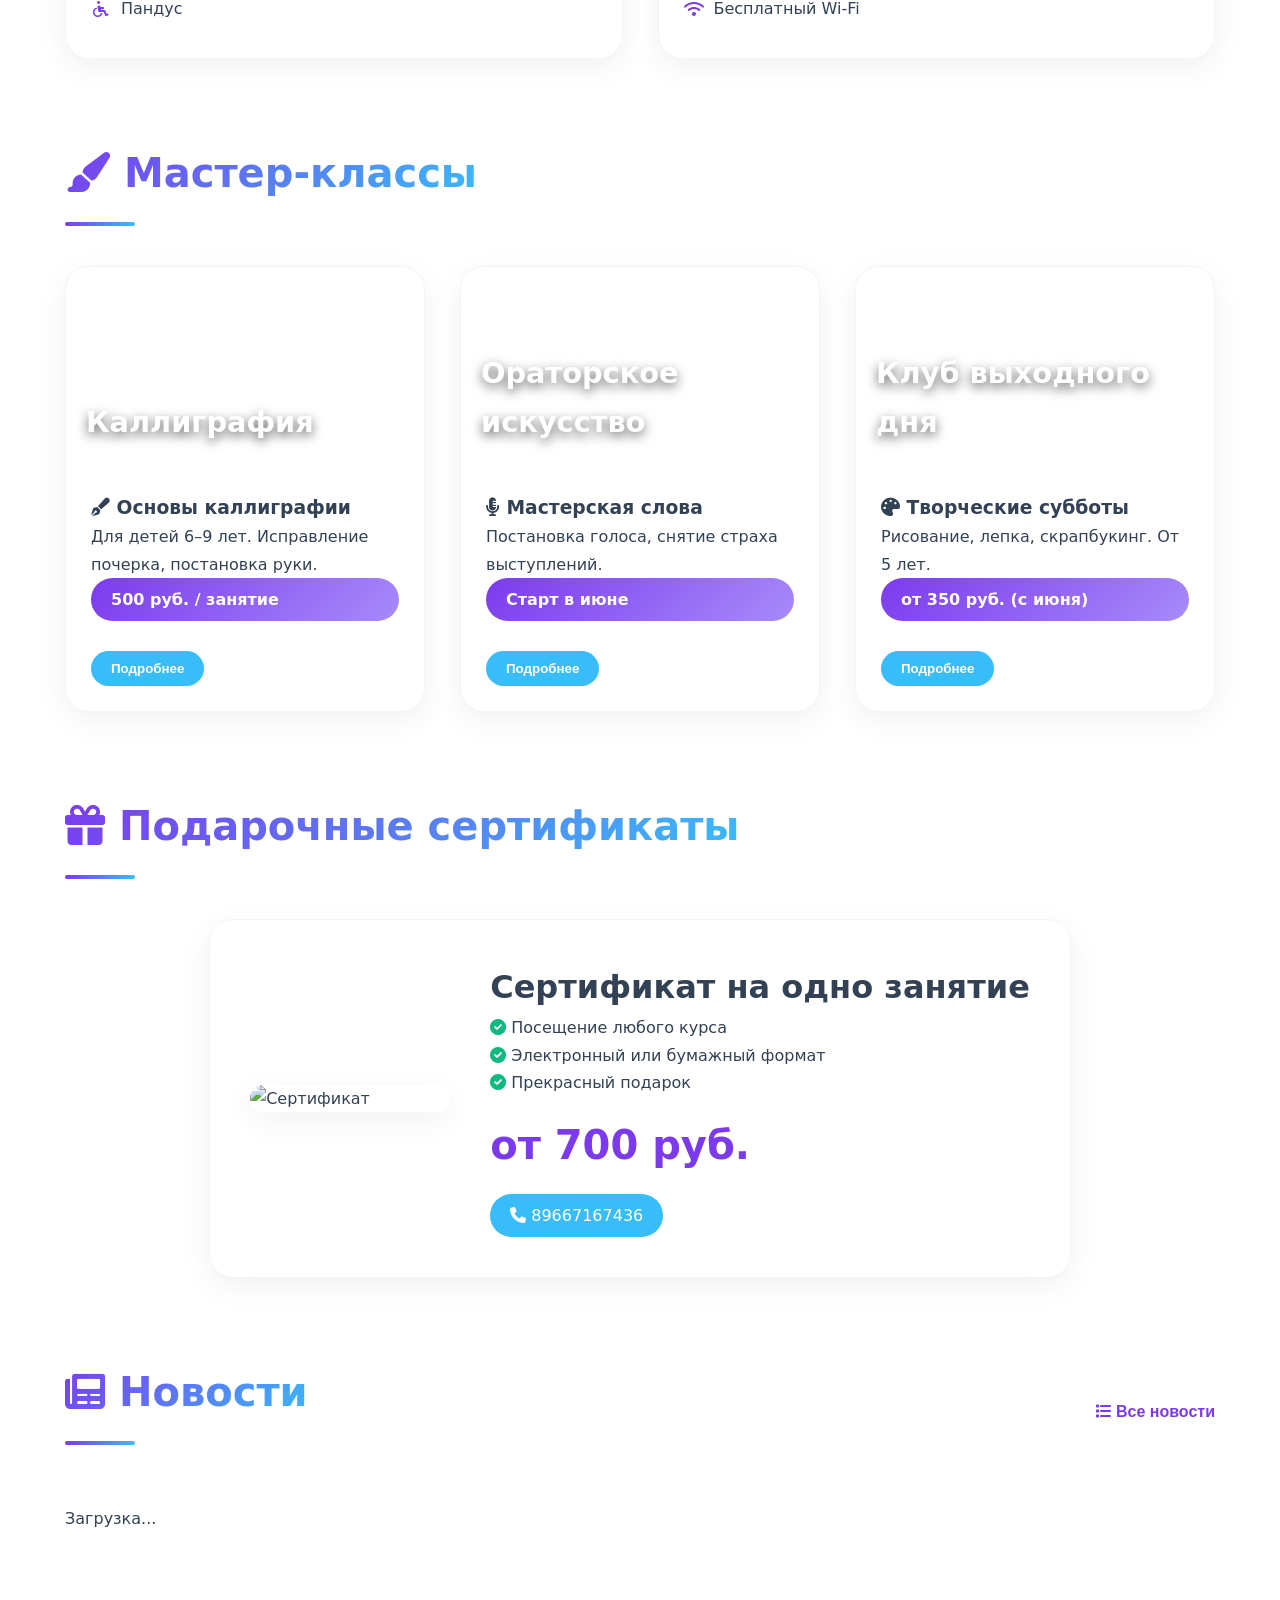
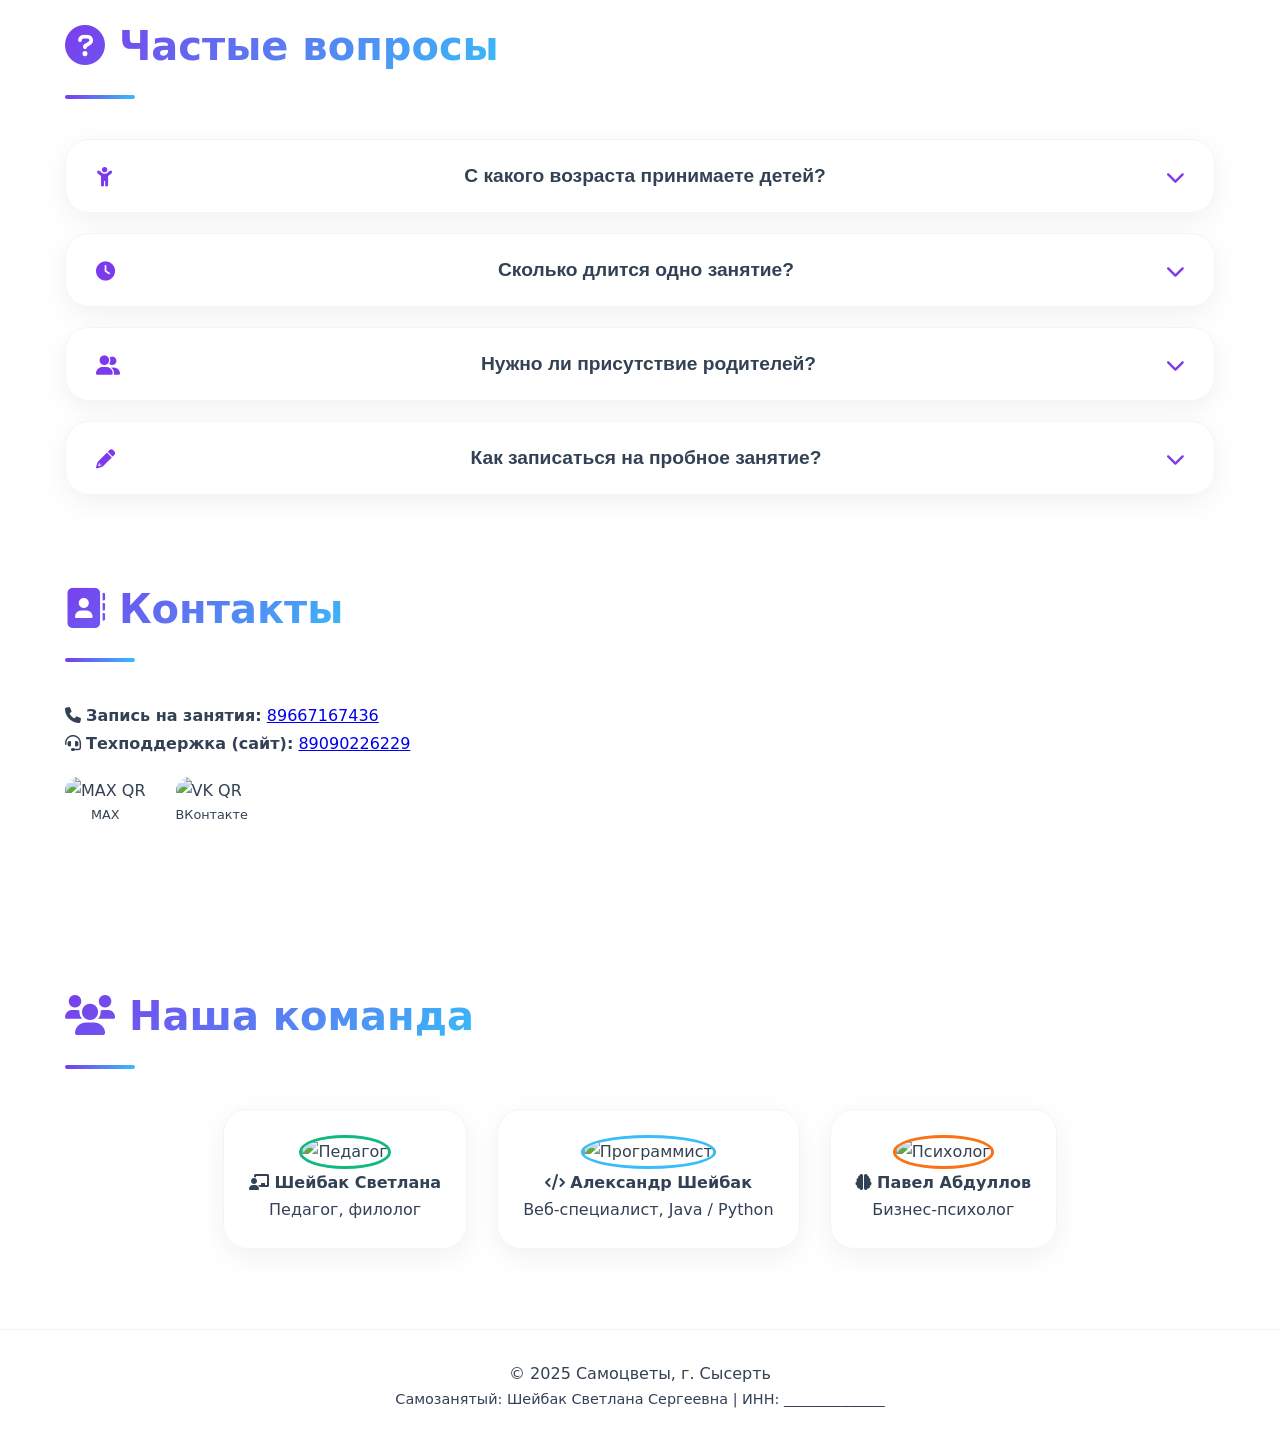
==== commit 89edabea: "Update index.html" ====
--- a/index.html
+++ b/index.html
@@ -6,12 +6,15 @@
     <title>Самоцветы — студия развития детей (Сысерть, 66)</title>
     <meta name="description" content="Студия каллиграфии, творчества и выразительного чтения в Сысерти. Занятия для детей от 6 лет.">
     <link rel="icon" type="image/png" href="https://i.oneme.ru/i?r=BTE2sh_eZW7g8kugOdIm2NotLFLhNa0tc0_UaeuflAmBbaheFIFzMaeTRu44FG2MMX4">
+    <!-- Яндекс.Карты -->
+    <script src="https://api-maps.yandex.ru/2.1/?apikey=ВАШ_API_КЛЮЧ_ЯНДЕКС&lang=ru_RU"></script>
+    <!-- Font Awesome 6 -->
     <link rel="stylesheet" href="https://cdnjs.cloudflare.com/ajax/libs/font-awesome/6.0.0-beta3/css/all.min.css">
+    <!-- Подключаем стили -->
     <link rel="stylesheet" href="css/style.css">
 </head>
 <body>
     <div class="floating-dots"><span></span><span></span><span></span></div>
-
     <!-- Шапка -->
     <header class="header">
         <div class="logo-container">
@@ -19,7 +22,7 @@
             <div class="logo-text">Самоцветы</div>
             <span class="city-tag"><i class="fas fa-map-marker-alt"></i> г. Сысерть (66)</span>
         </div>
-        <div class="nav-links" id="desktopNav">
+        <div class="nav-links">
             <a href="#about"><i class="fas fa-gem"></i> О студии</a>
             <a href="#venue"><i class="fas fa-map-pin"></i> Где проходят</a>
             <a href="#workshops"><i class="fas fa-paint-brush"></i> Мастер-классы</a>
@@ -36,28 +39,170 @@
             <button class="theme-toggle" id="themeToggle" title="Переключить тему"><i class="fas fa-moon"></i></button>
         </div>
     </header>
-
-    <!-- Мобильное нижнее меню -->
+    <!-- Мобильное меню -->
     <div class="mobile-nav">
         <a href="tel:89667167436"><i class="fas fa-phone"></i> Звонок</a>
         <a href="#workshops"><i class="fas fa-paint-brush"></i> Курсы</a>
         <a href="#news"><i class="fas fa-newspaper"></i> Новости</a>
         <a href="https://vk.com/samotsveti_sysert" target="_blank"><i class="fab fa-vk"></i> ВКонтакте</a>
     </div>
-
-    <!-- ОСНОВНОЙ КОНТЕЙНЕР ДЛЯ РАЗДЕЛОВ -->
-    <main class="container" id="content"></main>
-
+    <!-- Основной контент -->
+    <main class="container">
+        <!-- О студии -->
+        <section id="about" style="margin-top: 30px;">
+            <div class="about-hero">
+                <img src="https://i.oneme.ru/i?r=BTE2sh_eZW7g8kugOdIm2NotLFLhNa0tc0_UaeuflAmBbaheFIFzMaeTRu44FG2MMX4" alt="Логотип" class="about-logo-large">
+                <div class="about-info">
+                    <h3><i class="fas fa-star" style="color: var(--purple); margin-right: 10px;"></i>Студия «Самоцветы»</h3>
+                    <p><i class="fas fa-map-pin"></i> <strong>Находимся:</strong> г. Сысерть, ул. Коммуны, 36. Уютный уголок для творчества и самовыражения детей.</p>
+                    <p><i class="fas fa-bullseye pulse-icon"></i> <strong>Миссия:</strong> Мы не просто учим писать и говорить – мы воспитываем в детях любовь к языку, аккуратность и уверенность в себе, которые пригодятся на всю жизнь.</p>
+                    <p><i class="fas fa-heart"></i> <strong>Почему мы уникальны:</strong> Собственные методики, маленькие группы до 8 человек, внимание к каждому ребёнку. Мы создаём атмосферу, где хочется учиться и творить. Родители видят результат уже после первого месяца занятий.</p>
+                </div>
+            </div>
+            <div class="plan-grid">
+                <div class="plan-card"><i class="fas fa-calendar-alt"></i><h4>Апрель 2025</h4><p>Бесплатные мастер‑классы по каллиграфии. Знакомство с пером, первые шаги к красивому почерку.</p></div>
+                <div class="plan-card"><i class="fas fa-calendar-check"></i><h4>Май 2025</h4><p>Открытие платных групп. Индивидуальные и групповые занятия по авторским программам.</p></div>
+                <div class="plan-card"><i class="fas fa-calendar-plus"></i><h4>Июнь 2025</h4><p>Запуск Клуба выходного дня и ораторского мастерства. Творческие субботы и мастерская слова.</p></div>
+            </div>
+            <div class="error-report"><i class="fas fa-bug"></i> Нашли ошибку или есть предложение? Напишите или позвоните: <a href="tel:89090226229">89090226229</a></div>
+        </section>
+        <!-- Где проходят -->
+        <section id="venue">
+            <div class="section-header"><h2 class="section-title"><i class="fas fa-map-signs"></i> Где проходят занятия</h2><div class="section-underline"></div></div>
+            <p style="margin-bottom:30px;"><i class="fas fa-map-marker-alt" style="color:var(--purple); margin-right:8px;"></i>Все занятия проходят по адресу: <strong>г. Сысерть, ул. Коммуны, 36</strong>.</p>
+            <div class="venue-grid">
+                <div class="venue-card" onclick="openVenueModal()">
+                    <div class="venue-img" style="background-image: url('https://cdn.culture.ru/images/58826fd3-1837-577b-ab24-c23332c549f9');"></div>
+                    <div class="venue-body">
+                        <h3><i class="fas fa-tree"></i> Условия снаружи</h3>
+                        <ul>
+                            <li><i class="fas fa-door-open"></i> Вход со двора пятиэтажного дома</li>
+                            <li><i class="fas fa-bus"></i> Остановка в 2 минутах</li>
+                            <li><i class="fas fa-parking"></i> Бесплатная парковка</li>
+                            <li><i class="fas fa-wheelchair"></i> Пандус</li>
+                        </ul>
+                    </div>
+                </div>
+                <div class="venue-card" onclick="openVenueModal()">
+                    <div class="venue-img" style="background-image: url('https://avatars.mds.yandex.net/get-altay/15285331/2a0000019680f5e6044e52f8b1341cb2b1dd/L_height');"></div>
+                    <div class="venue-body">
+                        <h3><i class="fas fa-couch"></i> Внутреннее пространство</h3>
+                        <ul>
+                            <li><i class="fas fa-chair"></i> Новые столы и стулья</li>
+                            <li><i class="fas fa-projector"></i> Проектор и экран</li>
+                            <li><i class="fas fa-users"></i> До 15 человек</li>
+                            <li><i class="fas fa-wifi"></i> Бесплатный Wi‑Fi</li>
+                        </ul>
+                    </div>
+                </div>
+            </div>
+        </section>
+        <!-- Мастер-классы -->
+        <section id="workshops">
+            <div class="section-header"><h2 class="section-title"><i class="fas fa-paint-brush"></i> Мастер-классы</h2><div class="section-underline"></div></div>
+            <div class="courses-grid">
+                <div class="course-card">
+                    <div class="course-img" style="background-image: url('https://kanzoboz.ru/data/images/article/3/487403_d1ab2_th.jpg');"><span>Каллиграфия</span></div>
+                    <div class="course-body">
+                        <h3><i class="fas fa-pen-fancy"></i> Основы каллиграфии</h3>
+                        <p>Для детей 6–9 лет. Исправление почерка, постановка руки.</p>
+                        <div class="price-tag">500 руб. / занятие</div>
+                        <button class="btn-expand" onclick="toggleExpand(this)">Подробнее</button>
+                        <div class="expanded-content"><p>Расписание: суббота 15:00, воскресенье 15:00.</p></div>
+                    </div>
+                </div>
+                <div class="course-card">
+                    <div class="course-img" style="background-image: url('https://treningminsk.by/wp-content/uploads/2020/10/oratorskoe-iskusstvo-minsk.jpg');"><span>Ораторское искусство</span></div>
+                    <div class="course-body">
+                        <h3><i class="fas fa-microphone-alt"></i> Мастерская слова</h3>
+                        <p>Постановка голоса, снятие страха выступлений.</p>
+                        <div class="price-tag">Старт в июне</div>
+                        <button class="btn-expand" onclick="toggleExpand(this)">Подробнее</button>
+                        <div class="expanded-content"><p>Программа будет запущена в июне. Следите за новостями!</p></div>
+                    </div>
+                </div>
+                <div class="course-card">
+                    <div class="course-img" style="background-image: url('https://i.oneme.ru/i?r=BTE2sh_eZW7g8kugOdIm2Not4GMkR1X1Dm2GMT6pYkobVaheFIFzMaeTRu44FG2MMX4');"><span>Клуб выходного дня</span></div>
+                    <div class="course-body">
+                        <h3><i class="fas fa-palette"></i> Творческие субботы</h3>
+                        <p>Рисование, лепка, скрапбукинг. От 5 лет.</p>
+                        <div class="price-tag">от 350 руб. (с июня)</div>
+                        <button class="btn-expand" onclick="toggleExpand(this)">Подробнее</button>
+                        <div class="expanded-content"><p>Суббота 11:00–13:00 в библиотеке на ул. Коммуны, 36.</p></div>
+                    </div>
+                </div>
+            </div>
+        </section>
+        <!-- Сертификаты -->
+        <section id="gift">
+            <div class="section-header"><h2 class="section-title"><i class="fas fa-gift"></i> Подарочные сертификаты</h2><div class="section-underline"></div></div>
+            <div class="gift-wrapper" onclick="openGiftModal()">
+                <div class="gift-container">
+                    <img src="https://i.oneme.ru/i?r=BTE2sh_eZW7g8kugOdIm2Not6cSqld053BrGhh5xQg0L-6heFIFzMaeTRu44FG2MMX4" alt="Сертификат" class="gift-img">
+                    <div>
+                        <h3 style="font-size: 2rem;">Сертификат на одно занятие</h3>
+                        <p><i class="fas fa-check-circle" style="color: var(--emerald);"></i> Посещение любого курса</p>
+                        <p><i class="fas fa-check-circle" style="color: var(--emerald);"></i> Электронный или бумажный формат</p>
+                        <p><i class="fas fa-check-circle" style="color: var(--emerald);"></i> Прекрасный подарок</p>
+                        <div style="font-size: 2.5rem; font-weight: 800; color: var(--purple); margin: 15px 0;">от 700 руб.</div>
+                        <div><span class="contact-badge"><i class="fas fa-phone"></i> 89667167436</span></div>
+                    </div>
+                </div>
+            </div>
+        </section>
+        <!-- Новости -->
+        <section id="news">
+            <div class="section-header" style="display: flex; justify-content: space-between; align-items: center;">
+                <div><h2 class="section-title"><i class="fas fa-newspaper"></i> Новости</h2><div class="section-underline"></div></div>
+                <button class="show-all-news-btn" onclick="renderAllNews()" style="font-size: 1rem; background: none; border: none; color: var(--purple); cursor: pointer; font-weight: 600;">
+                    <i class="fas fa-list"></i> Все новости
+                </button>
+            </div>
+            <div class="news-grid" id="newsContainer">Загрузка...</div>
+        </section>
+        <!-- FAQ -->
+        <section id="faq">
+            <div class="section-header"><h2 class="section-title"><i class="fas fa-question-circle"></i> Частые вопросы</h2><div class="section-underline"></div></div>
+            <div>
+                <div class="faq-item"><button class="faq-question"><i class="fas fa-child" style="margin-right:10px;"></i> С какого возраста принимаете детей? <i class="fas fa-chevron-down"></i></button><div class="faq-answer"><div class="faq-answer-content">Основные программы рассчитаны на детей с 6 лет. Клуб выходного дня доступен с 5 лет. Для каждой возрастной группы мы подбираем задания, которые соответствуют их развитию и интересам.</div></div></div>
+                <div class="faq-item"><button class="faq-question"><i class="fas fa-clock" style="margin-right:10px;"></i> Сколько длится одно занятие? <i class="fas fa-chevron-down"></i></button><div class="faq-answer"><div class="faq-answer-content">Каллиграфия длится 60 минут — это оптимальное время, чтобы ребёнок не уставал и сохранял концентрацию. Клуб выходного дня проходит в формате 2‑х часов с небольшим перерывом на отдых и игры.</div></div></div>
+                <div class="faq-item"><button class="faq-question"><i class="fas fa-user-friends" style="margin-right:10px;"></i> Нужно ли присутствие родителей? <i class="fas fa-chevron-down"></i></button><div class="faq-answer"><div class="faq-answer-content">На мастер‑классах родители могут оставаться в зале, наблюдать и после занятия получить короткие комментарии педагога. На регулярных занятиях присутствие не обязательно — многие дети занимаются самостоятельно и потом делятся впечатлениями.</div></div></div>
+                <div class="faq-item"><button class="faq-question"><i class="fas fa-pencil-alt" style="margin-right:10px;"></i> Как записаться на пробное занятие? <i class="fas fa-chevron-down"></i></button><div class="faq-answer"><div class="faq-answer-content">Просто позвоните по телефону <a href="tel:89667167436">89667167436</a> или напишите в сообщения нашей группы ВКонтакте. Мы согласуем удобное время и ответим на все вопросы.</div></div></div>
+            </div>
+        </section>
+        <!-- Контакты -->
+        <section id="contacts">
+            <div class="section-header"><h2 class="section-title"><i class="fas fa-address-book"></i> Контакты</h2><div class="section-underline"></div></div>
+            <div style="display: flex; flex-wrap: wrap; gap: 30px;">
+                <div style="flex: 1;">
+                    <p><i class="fas fa-phone"></i> <strong>Запись на занятия:</strong> <a href="tel:89667167436">89667167436</a></p>
+                    <p><i class="fas fa-headset"></i> <strong>Техподдержка (сайт):</strong> <a href="tel:89090226229">89090226229</a></p>
+                    <div class="qr-section">
+                        <div><img src="https://i.oneme.ru/i?r=BTE2sh_eZW7g8kugOdIm2NotROfZ0VWf-MCfWNgpYPA5EqheFIFzMaeTRu44FG2MMX4" alt="MAX QR" class="qr-code"><p style="font-size:0.8rem; text-align:center;">MAX</p></div>
+                        <div><img src="https://i.oneme.ru/i?r=BTE2sh_eZW7g8kugOdIm2Noto-apB3ohaP21INdXypLpJKheFIFzMaeTRu44FG2MMX4" alt="VK QR" class="qr-code"><p style="font-size:0.8rem; text-align:center;">ВКонтакте</p></div>
+                    </div>
+                </div>
+                <div id="map" style="height:200px; border-radius:20px; flex:1; min-width:250px;"></div>
+            </div>
+        </section>
+        <!-- Команда -->
+        <section>
+            <div class="section-header"><h2 class="section-title"><i class="fas fa-users"></i> Наша команда</h2><div class="section-underline"></div></div>
+            <div class="team-grid">
+                <div class="team-card"><img src="https://sun9-38.userapi.com/s/v1/ig2/nuPCIcGJ6D3yYfZL47ig_7XNs95a0jYPp8jDE31_CN9oPOTI_-5NyHLJnVtedCrB7h2ZSxp7YISluKOaW7E7KOWb.jpg?quality=95&as=32x43,48x64,72x96,108x144,160x213,240x320,360x480,480x640,540x720,640x853,720x960,1080x1440,1280x1707,1440x1920,1920x2560&from=bu&u=P1z34IBA8ylP8TkeihIRe2r43afh2iiqAjelFhv7Yus&cs=1920x0" alt="Педагог" class="team-avatar"><h4><i class="fas fa-chalkboard-teacher"></i> Шейбак Светлана</h4><p>Педагог, филолог</p></div>
+                <div class="team-card"><img src="https://i.oneme.ru/i?r=BTE2sh_eZW7g8kugOdIm2NotF17Yinlc6F5MU7WOOd39VKheFIFzMaeTRu44FG2MMX4" alt="Программист" class="team-avatar" style="border-color: var(--lightblue);"><h4><i class="fas fa-code"></i> Александр Шейбак</h4><p>Веб-специалист, Java / Python</p></div>
+                <div class="team-card"><img src="https://i.oneme.ru/i?r=BTE2sh_eZW7g8kugOdIm2NotrcMnzy0vA-xdqV6dHBg4NaheFIFzMaeTRu44FG2MMX4" alt="Психолог" class="team-avatar" style="border-color: var(--orange);"><h4><i class="fas fa-brain"></i> Павел Абдуллов</h4><p>Бизнес-психолог</p></div>
+            </div>
+        </section>
+    </main>
     <!-- Футер -->
     <footer>
         <p>© 2025 Самоцветы, г. Сысерть</p>
         <p style="font-size:0.9rem;">Самозанятый: Шейбак Светлана Сергеевна | ИНН: ______________</p>
     </footer>
-
-    <!-- Кнопка "Наверх" -->
+    <!-- Кнопка наверх -->
     <button class="scroll-top-btn" id="scrollTopBtn" onclick="window.scrollTo({top:0,behavior:'smooth'})"><i class="fas fa-chevron-up"></i></button>
-
-    <!-- Модальные окна -->
+    <!-- Модалки -->
     <div class="modal" id="newsDetailModal">
         <div class="modal-content">
             <button class="modal-close" onclick="closeNewsDetailModal()">&times;</button>
@@ -98,7 +243,7 @@
             <a href="tel:89667167436" class="btn-expand" style="display: inline-block; margin-top: 10px;"><i class="fas fa-phone"></i> Заказать</a>
         </div>
     </div>
-
+    <!-- Подключаем скрипты -->
     <script src="js/main.js"></script>
 </body>
 </html>
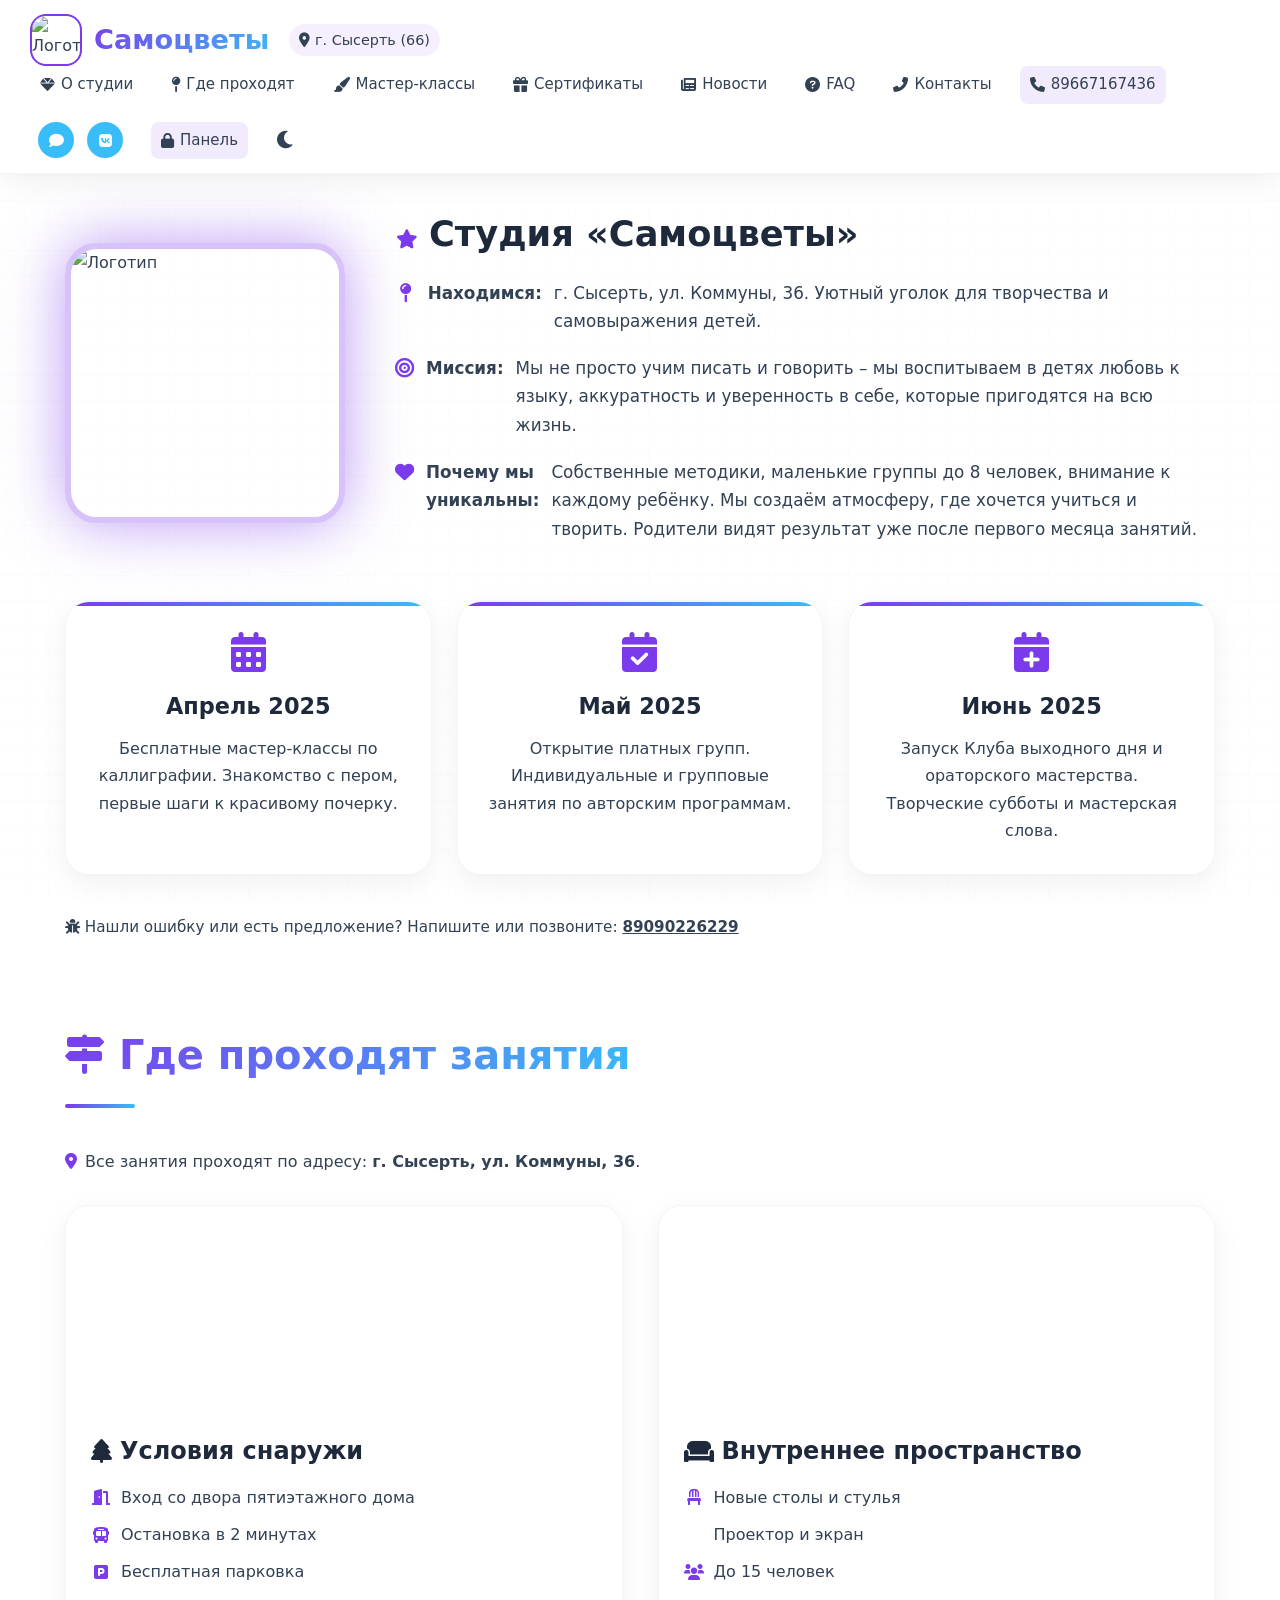
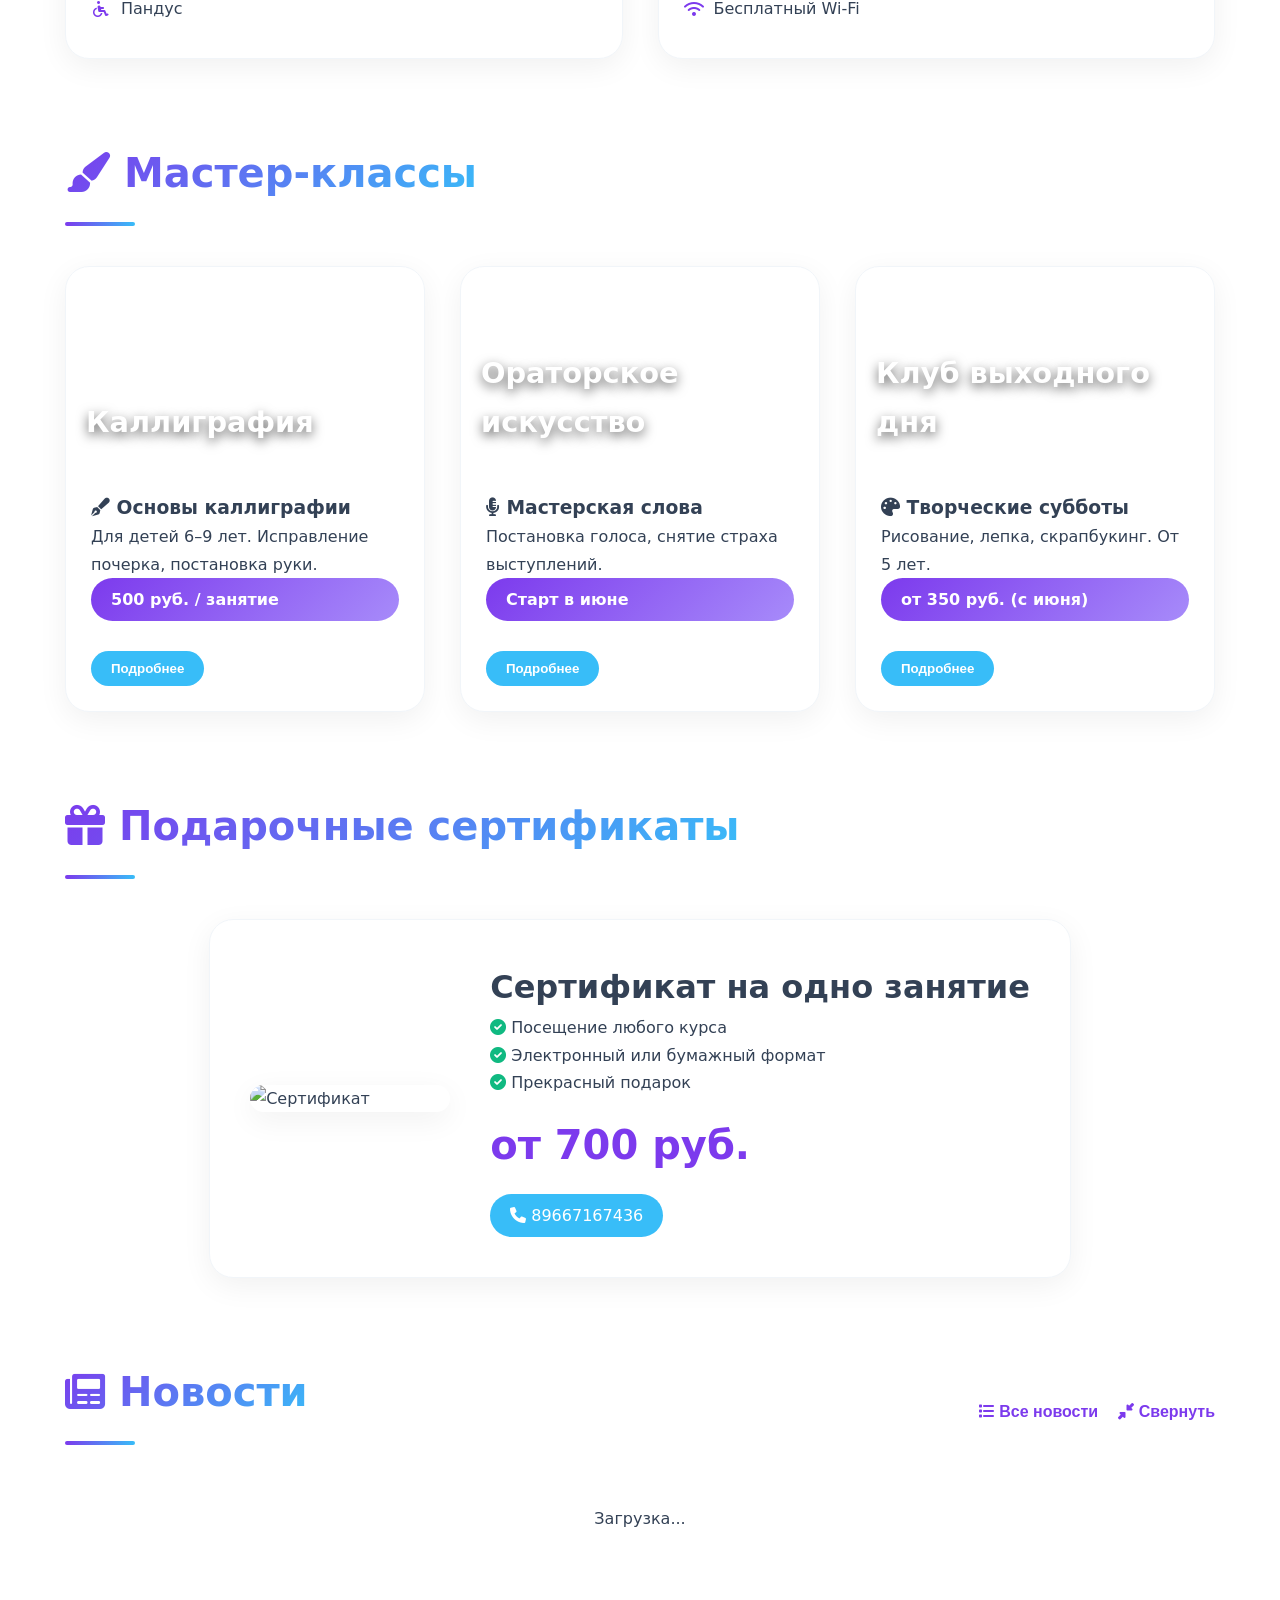
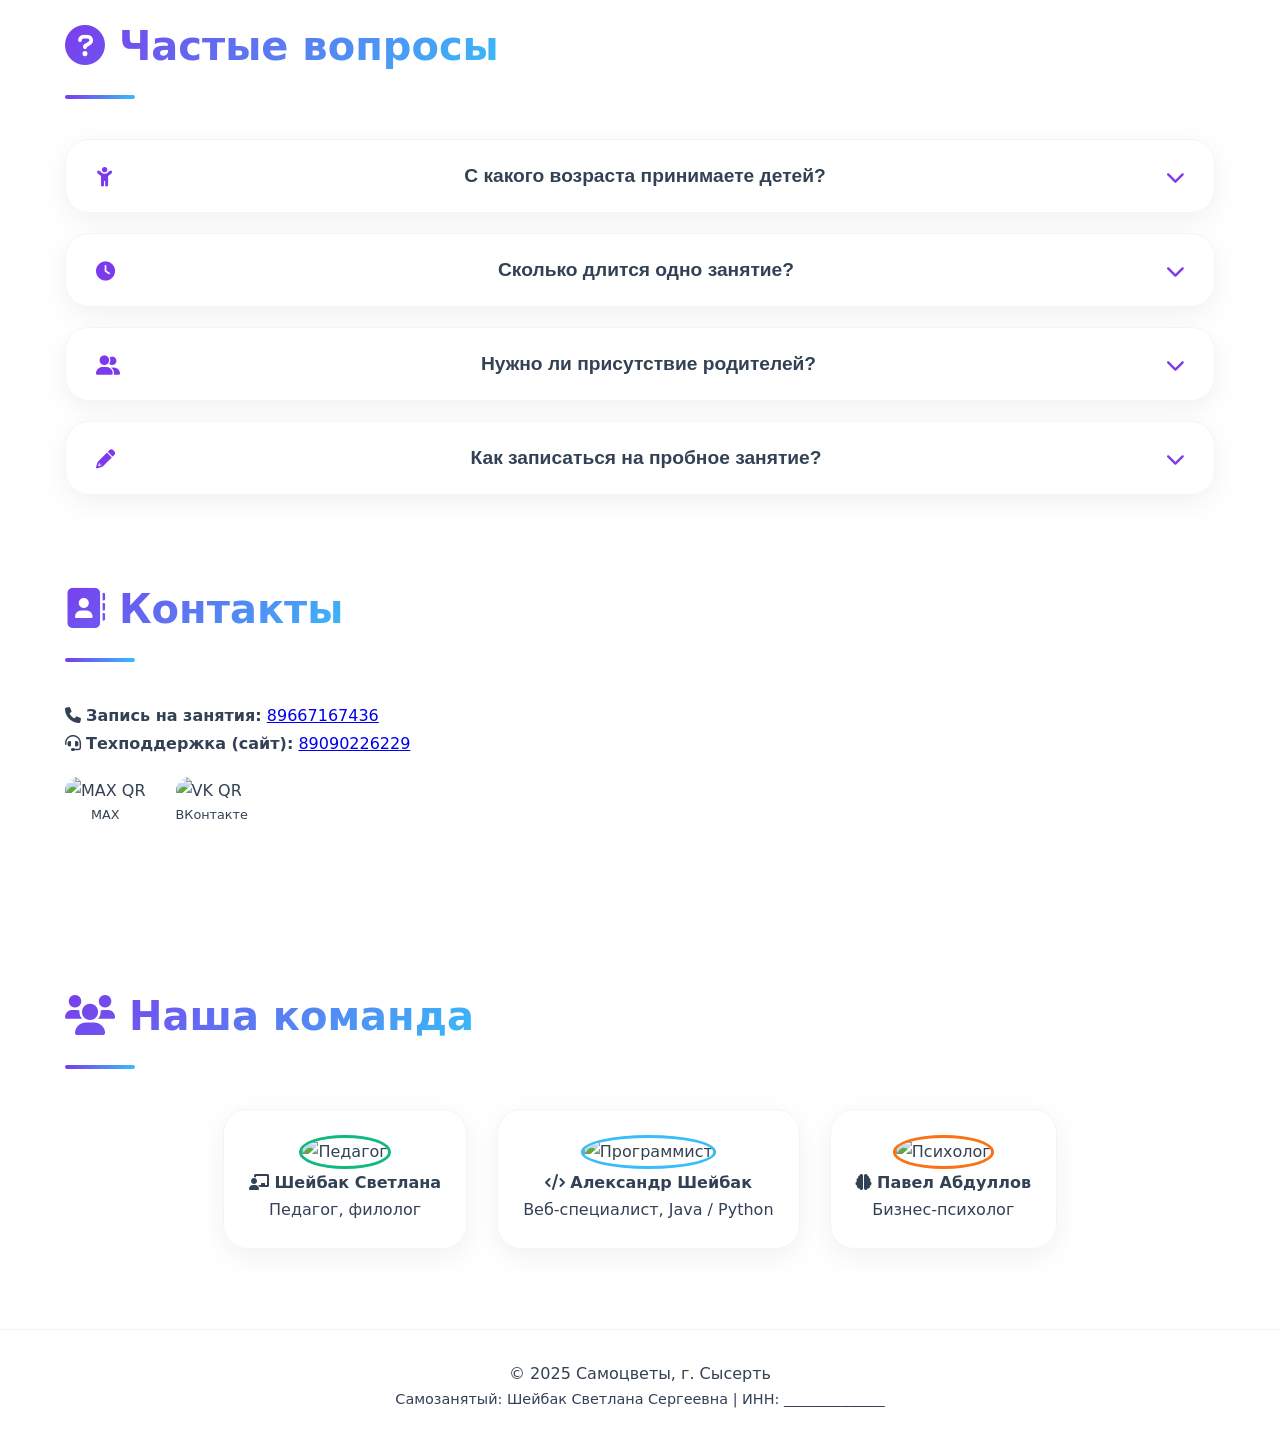
==== commit 31dee652: "Update index.html" ====
--- a/index.html
+++ b/index.html
@@ -10,11 +10,242 @@
     <script src="https://api-maps.yandex.ru/2.1/?apikey=ВАШ_API_КЛЮЧ_ЯНДЕКС&lang=ru_RU"></script>
     <!-- Font Awesome 6 -->
     <link rel="stylesheet" href="https://cdnjs.cloudflare.com/ajax/libs/font-awesome/6.0.0-beta3/css/all.min.css">
-    <!-- Подключаем стили -->
-    <link rel="stylesheet" href="css/style.css">
+    <style>
+        :root {
+            --purple: #7c3aed;
+            --purple-light: #a78bfa;
+            --darkblue: #1e293b;
+            --lightblue: #38bdf8;
+            --emerald: #10b981;
+            --orange: #f97316;
+            --gold: #f59e0b;
+            --font: 'Inter', system-ui, -apple-system, sans-serif;
+            --bg: #ffffff;
+            --text: #334155;
+            --card-bg: #ffffff;
+            --card-border: #f1f5f9;
+            --shadow: 0 8px 30px rgba(0,0,0,0.06);
+            --shadow-hover: 0 20px 50px rgba(0,0,0,0.1);
+            --radius: 24px;
+            --transition: 0.3s cubic-bezier(0.4, 0, 0.2, 1);
+        }
+        body.dark {
+            --bg: #0f172a;
+            --text: #cbd5e1;
+            --card-bg: #1e293b;
+            --card-border: #334155;
+            --shadow: 0 8px 30px rgba(0,0,0,0.3);
+            --shadow-hover: 0 20px 50px rgba(0,0,0,0.5);
+            background: #0f172a;
+        }
+        * { margin: 0; padding: 0; box-sizing: border-box; }
+        body {
+            font-family: var(--font);
+            background: var(--bg);
+            color: var(--text);
+            line-height: 1.7;
+            transition: background 0.3s, color 0.3s;
+            overflow-x: hidden;
+        }
+        body::before {
+            content: "";
+            position: fixed;
+            top: 0; left: 0; width: 100%; height: 100%;
+            background-image: radial-gradient(circle at 20% 30%, rgba(124, 58, 237, 0.04) 1px, transparent 1px),
+                              radial-gradient(circle at 80% 70%, rgba(56, 189, 248, 0.04) 1px, transparent 1px),
+                              linear-gradient(0deg, transparent 24px, rgba(0,0,0,0.02) 25px),
+                              linear-gradient(90deg, transparent 24px, rgba(0,0,0,0.02) 25px);
+            background-size: 40px 40px, 60px 60px, 25px 25px, 25px 25px;
+            pointer-events: none;
+            z-index: 0;
+            animation: bg-drift 30s linear infinite;
+        }
+        @keyframes bg-drift {
+            0% { background-position: 0 0, 0 0, 0 0, 0 0; }
+            100% { background-position: 100px 100px, -100px -100px, 50px 50px, -50px -50px; }
+        }
+        .floating-dots { position: fixed; width: 100%; height: 100%; pointer-events: none; z-index: 0; }
+        .floating-dots span {
+            position: absolute; width: 8px; height: 8px;
+            background: var(--purple-light); border-radius: 50%; opacity: 0.15;
+            animation: float 10s infinite alternate ease-in-out;
+        }
+        .floating-dots span:nth-child(1) { top: 15%; left: 8%; animation-duration: 8s; }
+        .floating-dots span:nth-child(2) { top: 70%; left: 85%; animation-duration: 12s; background: var(--lightblue); }
+        .floating-dots span:nth-child(3) { top: 85%; left: 25%; animation-duration: 14s; background: var(--emerald); }
+        @keyframes float {
+            0% { transform: translate(0, 0) scale(1); }
+            100% { transform: translate(20px, -40px) scale(1.8); opacity: 0.3; }
+        }
+        .container { max-width: 1200px; margin: 0 auto; padding: 0 25px; position: relative; z-index: 1; }
+
+        /* Шапка */
+        .header {
+            display: flex; justify-content: space-between; align-items: center;
+            padding: 14px 30px; background: var(--card-bg); backdrop-filter: blur(12px);
+            box-shadow: var(--shadow); position: sticky; top: 0; z-index: 100; flex-wrap: wrap;
+            border-bottom: 1px solid var(--card-border); transition: 0.3s;
+        }
+        .logo-container { display: flex; align-items: center; gap: 12px; }
+        .logo-img { width: 52px; height: 52px; border-radius: 16px; object-fit: cover; border: 2px solid var(--purple); }
+        .logo-text { font-size: 1.7rem; font-weight: 800; background: linear-gradient(135deg, #7c3aed, #38bdf8); -webkit-background-clip: text; -webkit-text-fill-color: transparent; background-clip: text; }
+        .city-tag { font-size: 0.9rem; color: var(--text-secondary); margin-left: 8px; background: rgba(124,58,237,0.08); padding: 4px 10px; border-radius: 20px; }
+        body.dark .city-tag { color: #cbd5e1; background: rgba(124,58,237,0.2); }
+        .nav-links { display: flex; align-items: center; gap: 18px; flex-wrap: wrap; }
+        .nav-links a { color: var(--text); text-decoration: none; font-weight: 500; font-size: 15px; transition: 0.2s; padding: 6px 10px; border-radius: 8px; display: flex; align-items: center; gap: 6px; }
+        .nav-links a:hover { background: rgba(124, 58, 237, 0.1); color: var(--purple); }
+        .theme-toggle { background: none; border: none; font-size: 20px; cursor: pointer; color: var(--text); margin-left: 10px; transition: 0.2s; }
+        .theme-toggle:hover { color: var(--purple); }
+        .header-phone { color: var(--purple); font-weight: 600; background: rgba(124,58,237,0.1); padding: 8px 16px; border-radius: 30px; text-decoration: none; }
+        .header-socials a { display: inline-flex; align-items: center; justify-content: center; width: 36px; height: 36px; background: var(--lightblue); color: white; border-radius: 50%; margin-left: 8px; transition: 0.2s; text-decoration: none; }
+        .header-socials a:hover { background: var(--darkblue); transform: translateY(-2px); }
+        @media (max-width: 768px) { .nav-links, .header-phone, .header-socials, .theme-toggle { display: none; } }
+
+        /* Мобильное меню */
+        .mobile-nav {
+            display: none; position: fixed; bottom: 0; left: 0; width: 100%;
+            background: var(--card-bg); backdrop-filter: blur(10px);
+            box-shadow: 0 -4px 15px rgba(0,0,0,0.06); z-index: 100;
+            padding: 12px 20px; justify-content: space-around; align-items: center;
+        }
+        @media (max-width: 768px) { .mobile-nav { display: flex; } }
+        .mobile-nav a { display: flex; flex-direction: column; align-items: center; color: var(--text); text-decoration: none; font-size: 11px; font-weight: 500; gap: 4px; }
+        .mobile-nav i { font-size: 20px; color: var(--purple); }
+
+        section { margin: 80px 0; }
+        .section-header { text-align: left; margin-bottom: 40px; }
+        .section-title {
+            font-size: 2.5rem; font-weight: 800; margin-bottom: 15px;
+            background: linear-gradient(135deg, #7c3aed, #38bdf8);
+            -webkit-background-clip: text; -webkit-text-fill-color: transparent;
+            background-clip: text; display: inline-block;
+        }
+        body.dark .section-title { background: linear-gradient(135deg, #a78bfa, #7dd3fc); -webkit-background-clip: text; background-clip: text; }
+        .section-underline { width: 70px; height: 4px; background: linear-gradient(to right, #7c3aed, #38bdf8); border-radius: 4px; margin-bottom: 20px; }
+
+        /* О студии */
+        .about-hero { display: flex; align-items: center; justify-content: flex-start; gap: 50px; flex-wrap: wrap; margin-bottom: 40px; }
+        .about-logo-large { width: 280px; height: 280px; border-radius: 32px; object-fit: cover; border: 6px solid rgba(124, 58, 237, 0.3); box-shadow: 0 0 60px rgba(124, 58, 237, 0.5); }
+        .about-info { flex: 1; min-width: 300px; }
+        .about-info h3 { font-size: 2.2rem; margin-bottom: 15px; color: var(--darkblue); }
+        body.dark .about-info h3 { color: #f1f5f9; }
+        .about-info p { margin-bottom: 18px; display: flex; align-items: flex-start; gap: 12px; font-size: 1.05rem; }
+        .about-info i { color: var(--purple); font-size: 1.2rem; width: 24px; text-align: center; margin-top: 4px; }
+
+        /* План работы */
+        .plan-grid { display: grid; grid-template-columns: repeat(auto-fit, minmax(260px, 1fr)); gap: 25px; margin: 40px 0; }
+        .plan-card {
+            background: var(--card-bg); border-radius: var(--radius); padding: 30px;
+            box-shadow: var(--shadow); border: 1px solid var(--card-border);
+            transition: transform 0.3s, box-shadow 0.3s; text-align: center; position: relative; overflow: hidden;
+        }
+        .plan-card::before { content: ''; position: absolute; top: 0; left: 0; width: 100%; height: 4px; background: linear-gradient(to right, var(--purple), var(--lightblue)); }
+        .plan-card:hover { transform: translateY(-8px); box-shadow: var(--shadow-hover); }
+        .plan-card i { font-size: 2.5rem; color: var(--purple); margin-bottom: 15px; }
+        .plan-card h4 { font-size: 1.4rem; color: var(--darkblue); margin-bottom: 10px; }
+        body.dark .plan-card h4 { color: #f1f5f9; }
+        .plan-card p { color: var(--text); }
+
+        /* Место проведения */
+        .venue-grid { display: grid; grid-template-columns: repeat(auto-fit, minmax(300px, 1fr)); gap: 35px; }
+        .venue-card { background: var(--card-bg); border-radius: var(--radius); overflow: hidden; box-shadow: var(--shadow); transition: var(--transition); border: 1px solid var(--card-border); cursor: pointer; }
+        .venue-card:hover { transform: translateY(-8px); box-shadow: var(--shadow-hover); }
+        .venue-img { height: 200px; background-size: cover; background-position: center; }
+        .venue-body { padding: 25px; }
+        .venue-body h3 { font-size: 1.5rem; margin-bottom: 12px; color: var(--darkblue); display: flex; align-items: center; gap: 8px; }
+        body.dark .venue-body h3 { color: #f1f5f9; }
+        .venue-body ul { list-style: none; padding: 0; }
+        .venue-body li { margin-bottom: 10px; display: flex; align-items: center; gap: 10px; }
+        .venue-body li i { color: var(--purple); width: 20px; text-align: center; }
+
+        /* Курсы */
+        .courses-grid { display: grid; grid-template-columns: repeat(auto-fit, minmax(300px, 1fr)); gap: 35px; align-items: stretch; }
+        .course-card { background: var(--card-bg); border-radius: var(--radius); overflow: hidden; box-shadow: var(--shadow); transition: var(--transition); border: 1px solid var(--card-border); display: flex; flex-direction: column; }
+        .course-card:hover { transform: translateY(-8px); box-shadow: var(--shadow-hover); }
+        .course-img { height: 200px; background-size: cover; background-position: center; display: flex; align-items: flex-end; color: white; padding: 20px; font-size: 1.8rem; font-weight: 700; text-shadow: 0 4px 12px rgba(0,0,0,0.6); }
+        .course-body { padding: 25px; flex: 1; display: flex; flex-direction: column; }
+        .course-body .price-tag { background: linear-gradient(135deg, var(--purple), var(--purple-light)); color: white; padding: 8px 20px; border-radius: 40px; font-weight: 600; display: inline-block; margin-bottom: 15px; margin-top: auto; }
+        .btn-expand { background: var(--lightblue); color: white; border: none; padding: 10px 20px; border-radius: 30px; cursor: pointer; font-weight: 600; align-self: flex-start; margin-top: 15px; }
+        .expanded-content { max-height: 0; overflow: hidden; transition: max-height 0.5s ease; }
+        .expanded-content.open { max-height: 500px; margin-top: 20px; padding-top: 20px; border-top: 1px solid var(--card-border); }
+
+        /* Новости */
+        .news-grid { display: grid; grid-template-columns: repeat(auto-fit, minmax(300px, 1fr)); gap: 30px; }
+        .news-card { background: var(--card-bg); border-radius: var(--radius); padding: 25px; box-shadow: var(--shadow); border: 1px solid var(--card-border); }
+        .news-card img { width: 100%; height: 200px; object-fit: cover; border-radius: 16px; margin-bottom: 15px; }
+        .news-date { color: var(--purple); font-size: 0.9rem; margin-bottom: 8px; }
+        .news-title { font-size: 1.5rem; font-weight: 700; margin-bottom: 10px; color: var(--darkblue); }
+        body.dark .news-title { color: #f1f5f9; }
+        .news-text { max-height: 4.5em; overflow: hidden; transition: max-height 0.4s; }
+        .news-text.open { max-height: 600px; }
+        .read-more-btn, .show-all-news-btn, .collapse-news-btn { background: none; border: none; color: var(--purple); cursor: pointer; font-weight: 600; }
+
+        /* FAQ */
+        .faq-item { background: var(--card-bg); border-radius: var(--radius); margin-bottom: 20px; box-shadow: var(--shadow); border: 1px solid var(--card-border); overflow: hidden; }
+        .faq-question { display: flex; justify-content: space-between; align-items: center; width: 100%; padding: 25px 30px; background: none; border: none; font-weight: 600; font-size: 1.2rem; color: var(--text); cursor: pointer; transition: background 0.2s; }
+        .faq-question:hover { background: rgba(124, 58, 237, 0.03); }
+        .faq-question i { font-size: 1.2rem; transition: transform 0.3s; color: var(--purple); }
+        .faq-answer { max-height: 0; overflow: hidden; transition: max-height 0.4s ease; background: rgba(0,0,0,0.01); }
+        .faq-answer.open { max-height: 500px; }
+        .faq-answer-content { padding: 0 30px 25px; color: var(--text); line-height: 1.6; }
+
+        /* Сертификаты */
+        .gift-wrapper { display: flex; justify-content: center; }
+        .gift-container { display: flex; flex-wrap: wrap; gap: 40px; align-items: center; background: var(--card-bg); border-radius: var(--radius); padding: 40px; box-shadow: var(--shadow); border: 1px solid var(--card-border); width: fit-content; cursor: pointer; }
+        .gift-img { width: 200px; border-radius: 20px; box-shadow: var(--shadow); }
+        .contact-badge { display: inline-block; background: var(--lightblue); color: white; padding: 8px 20px; border-radius: 30px; text-decoration: none; margin-right: 10px; }
+
+        /* QR */
+        .qr-section { display: flex; gap: 30px; justify-content: flex-start; align-items: center; margin-top: 20px; }
+        .qr-code { width: 100px; border-radius: 16px; }
+
+        /* Отзывы */
+        .testimonials-grid { display: grid; grid-template-columns: repeat(auto-fit, minmax(280px, 1fr)); gap: 25px; }
+        .testimonial-card { background: var(--card-bg); border-radius: var(--radius); padding: 25px; box-shadow: var(--shadow); border: 1px solid var(--card-border); position: relative; }
+        .testimonial-card::before { content: "“"; font-size: 4rem; color: var(--purple-light); position: absolute; top: -10px; left: 15px; opacity: 0.3; }
+        .testimonial-text { font-style: italic; margin-bottom: 10px; color: var(--text); }
+        .testimonial-author { font-weight: 600; color: var(--purple); }
+
+        /* Команда */
+        .team-grid { display: flex; flex-wrap: wrap; gap: 30px; justify-content: center; }
+        .team-card { background: var(--card-bg); border-radius: var(--radius); padding: 25px; text-align: center; box-shadow: var(--shadow); border: 1px solid var(--card-border); }
+        .team-avatar { width: 100px; height: 100px; border-radius: 50%; object-fit: cover; border: 3px solid var(--emerald); }
+
+        /* Модальные окна */
+        .modal { position: fixed; top: 0; left: 0; width: 100%; height: 100%; background: rgba(0,0,0,0.6); backdrop-filter: blur(6px); display: flex; justify-content: center; align-items: center; z-index: 200; padding: 20px; opacity: 0; pointer-events: none; transition: opacity 0.3s ease; }
+        .modal.active { opacity: 1; pointer-events: auto; }
+        .modal-content { background: var(--card-bg); border-radius: var(--radius); padding: 30px; width: 100%; max-width: 800px; max-height: 90vh; overflow-y: auto; position: relative; box-shadow: 0 25px 80px rgba(0,0,0,0.3); border: 1px solid var(--card-border); }
+        .modal-close { position: absolute; top: 15px; right: 20px; background: none; border: none; font-size: 24px; cursor: pointer; color: var(--text); transition: 0.2s; }
+        .modal-close:hover { color: var(--purple); }
+        .gallery-slider { display: flex; overflow-x: auto; gap: 15px; margin-bottom: 20px; scroll-snap-type: x mandatory; -webkit-overflow-scrolling: touch; }
+        .gallery-slider img { max-height: 300px; object-fit: cover; border-radius: 16px; flex-shrink: 0; scroll-snap-align: start; }
+
+        /* Тёмная тема */
+        body.dark .course-body h3, body.dark .plan-card h4, body.dark .venue-body h3, body.dark .testimonial-text { color: #f1f5f9; }
+        body.dark .section-title { background: linear-gradient(135deg, #a78bfa, #7dd3fc); -webkit-background-clip: text; background-clip: text; }
+        body.dark .header, body.dark .course-card, body.dark .news-card, body.dark .venue-card, body.dark .gift-container, body.dark .team-card, body.dark .faq-item, body.dark .plan-card, body.dark .testimonial-card, body.dark .modal-content { background: #1e293b; border-color: #334155; }
+        body.dark .btn-expand { background: #4c1d95; }
+        footer { text-align: center; padding: 30px; border-top: 1px solid var(--card-border); margin-top: 60px; color: var(--text); }
+
+        .error-report { margin-top: 30px; font-size: 0.95rem; }
+        .error-report a { color: var(--raspberry); font-weight: 600; }
+        .pulse-icon { animation: pulse 2s infinite; color: var(--purple); }
+        @keyframes pulse { 0% { transform: scale(1); opacity: 1; } 50% { transform: scale(1.08); opacity: 0.8; } 100% { transform: scale(1); opacity: 1; } }
+
+        .scroll-top-btn { position: fixed; bottom: 90px; right: 30px; width: 45px; height: 45px; background: var(--purple); color: white; border: none; border-radius: 50%; font-size: 20px; cursor: pointer; box-shadow: var(--shadow); display: none; z-index: 50; }
+        .scroll-top-btn.visible { display: flex; align-items: center; justify-content: center; }
+
+        @media (max-width: 768px) {
+            .about-hero { flex-direction: column; align-items: center; text-align: center; }
+            .about-logo-large { width: 200px; height: 200px; }
+            .section-title { font-size: 2rem; }
+            .gift-container { flex-direction: column; }
+        }
+    </style>
 </head>
 <body>
     <div class="floating-dots"><span></span><span></span><span></span></div>
+
     <!-- Шапка -->
     <header class="header">
         <div class="logo-container">
@@ -39,6 +270,7 @@
             <button class="theme-toggle" id="themeToggle" title="Переключить тему"><i class="fas fa-moon"></i></button>
         </div>
     </header>
+
     <!-- Мобильное меню -->
     <div class="mobile-nav">
         <a href="tel:89667167436"><i class="fas fa-phone"></i> Звонок</a>
@@ -46,6 +278,7 @@
         <a href="#news"><i class="fas fa-newspaper"></i> Новости</a>
         <a href="https://vk.com/samotsveti_sysert" target="_blank"><i class="fab fa-vk"></i> ВКонтакте</a>
     </div>
+
     <!-- Основной контент -->
     <main class="container">
         <!-- О студии -->
@@ -66,6 +299,7 @@
             </div>
             <div class="error-report"><i class="fas fa-bug"></i> Нашли ошибку или есть предложение? Напишите или позвоните: <a href="tel:89090226229">89090226229</a></div>
         </section>
+
         <!-- Где проходят -->
         <section id="venue">
             <div class="section-header"><h2 class="section-title"><i class="fas fa-map-signs"></i> Где проходят занятия</h2><div class="section-underline"></div></div>
@@ -97,6 +331,7 @@
                 </div>
             </div>
         </section>
+
         <!-- Мастер-классы -->
         <section id="workshops">
             <div class="section-header"><h2 class="section-title"><i class="fas fa-paint-brush"></i> Мастер-классы</h2><div class="section-underline"></div></div>
@@ -133,6 +368,7 @@
                 </div>
             </div>
         </section>
+
         <!-- Сертификаты -->
         <section id="gift">
             <div class="section-header"><h2 class="section-title"><i class="fas fa-gift"></i> Подарочные сертификаты</h2><div class="section-underline"></div></div>
@@ -150,16 +386,23 @@
                 </div>
             </div>
         </section>
+
         <!-- Новости -->
         <section id="news">
             <div class="section-header" style="display: flex; justify-content: space-between; align-items: center;">
                 <div><h2 class="section-title"><i class="fas fa-newspaper"></i> Новости</h2><div class="section-underline"></div></div>
-                <button class="show-all-news-btn" onclick="renderAllNews()" style="font-size: 1rem; background: none; border: none; color: var(--purple); cursor: pointer; font-weight: 600;">
-                    <i class="fas fa-list"></i> Все новости
-                </button>
+                <div>
+                    <button class="show-all-news-btn" onclick="renderAllNews()" style="font-size: 1rem; background: none; border: none; color: var(--purple); cursor: pointer; font-weight: 600; margin-right: 15px;">
+                        <i class="fas fa-list"></i> Все новости
+                    </button>
+                    <button class="collapse-news-btn" onclick="collapseAllNews()" style="font-size: 1rem; background: none; border: none; color: var(--purple); cursor: pointer; font-weight: 600;">
+                        <i class="fas fa-compress-alt"></i> Свернуть
+                    </button>
+                </div>
             </div>
             <div class="news-grid" id="newsContainer">Загрузка...</div>
         </section>
+
         <!-- FAQ -->
         <section id="faq">
             <div class="section-header"><h2 class="section-title"><i class="fas fa-question-circle"></i> Частые вопросы</h2><div class="section-underline"></div></div>
@@ -170,6 +413,7 @@
                 <div class="faq-item"><button class="faq-question"><i class="fas fa-pencil-alt" style="margin-right:10px;"></i> Как записаться на пробное занятие? <i class="fas fa-chevron-down"></i></button><div class="faq-answer"><div class="faq-answer-content">Просто позвоните по телефону <a href="tel:89667167436">89667167436</a> или напишите в сообщения нашей группы ВКонтакте. Мы согласуем удобное время и ответим на все вопросы.</div></div></div>
             </div>
         </section>
+
         <!-- Контакты -->
         <section id="contacts">
             <div class="section-header"><h2 class="section-title"><i class="fas fa-address-book"></i> Контакты</h2><div class="section-underline"></div></div>
@@ -185,6 +429,7 @@
                 <div id="map" style="height:200px; border-radius:20px; flex:1; min-width:250px;"></div>
             </div>
         </section>
+
         <!-- Команда -->
         <section>
             <div class="section-header"><h2 class="section-title"><i class="fas fa-users"></i> Наша команда</h2><div class="section-underline"></div></div>
@@ -195,14 +440,17 @@
             </div>
         </section>
     </main>
+
     <!-- Футер -->
     <footer>
         <p>© 2025 Самоцветы, г. Сысерть</p>
         <p style="font-size:0.9rem;">Самозанятый: Шейбак Светлана Сергеевна | ИНН: ______________</p>
     </footer>
+
     <!-- Кнопка наверх -->
     <button class="scroll-top-btn" id="scrollTopBtn" onclick="window.scrollTo({top:0,behavior:'smooth'})"><i class="fas fa-chevron-up"></i></button>
-    <!-- Модалки -->
+
+    <!-- Модальные окна -->
     <div class="modal" id="newsDetailModal">
         <div class="modal-content">
             <button class="modal-close" onclick="closeNewsDetailModal()">&times;</button>
@@ -243,7 +491,172 @@
             <a href="tel:89667167436" class="btn-expand" style="display: inline-block; margin-top: 10px;"><i class="fas fa-phone"></i> Заказать</a>
         </div>
     </div>
+
     <!-- Подключаем скрипты -->
-    <script src="js/main.js"></script>
+    <script>
+        const API_URL = 'https://script.google.com/macros/s/AKfycbxid7p2qdp7qaCPQ7MevszgHIohE-RuoDvOutmNLhfGgAVKTwptK9Rn4wA38i5fb2Igpw/exec';
+        let allNewsData = [];
+
+        // ========== ГЛОБАЛЬНЫЕ ФУНКЦИИ ==========
+        window.toggleExpand = function(btn) {
+            const content = btn.nextElementSibling;
+            if (content) content.classList.toggle('open');
+        };
+
+        window.openVenueModal = function() {
+            document.getElementById('venueModal').classList.add('active');
+        };
+        window.closeVenueModal = function() {
+            document.getElementById('venueModal').classList.remove('active');
+        };
+        window.openGiftModal = function() {
+            document.getElementById('giftModal').classList.add('active');
+        };
+        window.closeGiftModal = function() {
+            document.getElementById('giftModal').classList.remove('active');
+        };
+
+        // ========== ТЁМНАЯ ТЕМА ==========
+        const themeToggle = document.getElementById('themeToggle');
+        if (themeToggle) {
+            const icon = themeToggle.querySelector('i');
+            if (localStorage.getItem('theme') === 'dark') {
+                document.body.classList.add('dark');
+                icon.classList.replace('fa-moon', 'fa-sun');
+            }
+            themeToggle.addEventListener('click', () => {
+                document.body.classList.toggle('dark');
+                if (document.body.classList.contains('dark')) {
+                    localStorage.setItem('theme', 'dark');
+                    icon.classList.replace('fa-moon', 'fa-sun');
+                } else {
+                    localStorage.setItem('theme', 'light');
+                    icon.classList.replace('fa-sun', 'fa-moon');
+                }
+            });
+        }
+
+        // ========== FAQ АККОРДЕОН ==========
+        document.addEventListener('click', e => {
+            const btn = e.target.closest('.faq-question');
+            if (btn) {
+                const answer = btn.nextElementSibling;
+                const icon = btn.querySelector('i.fa-chevron-down, i.fa-chevron-up');
+                if (answer) {
+                    answer.classList.toggle('open');
+                    if (icon) {
+                        icon.classList.toggle('fa-chevron-down');
+                        icon.classList.toggle('fa-chevron-up');
+                    }
+                }
+            }
+            if (e.target.classList.contains('modal') && e.target.classList.contains('active')) {
+                e.target.classList.remove('active');
+            }
+        });
+
+        // ========== НОВОСТИ (JSONP) ==========
+        function jsonp(url, callback) {
+            const cbName = 'jsonp_' + Date.now() + '_' + Math.random().toString(36).substr(2);
+            window[cbName] = function(data) {
+                delete window[cbName];
+                const script = document.getElementById(cbName);
+                if (script) script.remove();
+                callback(data);
+            };
+            const script = document.createElement('script');
+            script.id = cbName;
+            script.src = url + (url.indexOf('?') >= 0 ? '&' : '?') + 'callback=' + cbName;
+            document.body.appendChild(script);
+        }
+
+        function loadInitialNews() {
+            const container = document.getElementById('newsContainer');
+            if (!container) return;
+            container.innerHTML = '<p style="text-align:center;">Загрузка...</p>';
+            jsonp(API_URL + '?action=news', data => {
+                if (!data.news || !data.news.length) {
+                    container.innerHTML = '<p style="text-align:center;">Новостей пока нет.</p>';
+                    return;
+                }
+                allNewsData = data.news;
+                renderNews(allNewsData.slice(0, 3));
+            });
+        }
+
+        function renderNews(newsArray) {
+            const container = document.getElementById('newsContainer');
+            if (!container) return;
+            if (!newsArray || newsArray.length === 0) {
+                container.innerHTML = '<p style="text-align:center;">Новостей нет.</p>';
+                return;
+            }
+            container.innerHTML = newsArray.map(n => {
+                const dateStr = n.publishDate ? new Date(n.publishDate).toLocaleString('ru-RU', { timeZone: 'Asia/Yekaterinburg' }) : '';
+                return `<div class="news-card">
+                    ${n.images && n.images.length ? `<img src="${n.images[0]}" onerror="this.style.display='none'" style="height:180px; object-fit:cover;">` : ''}
+                    ${dateStr ? `<div class="news-date">${dateStr}</div>` : ''}
+                    <div class="news-title">${n.title}</div>
+                    <button class="read-more-btn" onclick="openNewsDetail('${n.id}')">Читать далее</button>
+                </div>`;
+            }).join('');
+        }
+
+        window.renderAllNews = function() {
+            if (allNewsData.length > 0) renderNews(allNewsData);
+            else loadInitialNews();
+        };
+
+        window.collapseAllNews = function() {
+            renderNews(allNewsData.slice(0, 3));
+        };
+
+        window.openNewsDetail = function(newsId) {
+            const item = allNewsData.find(n => n.id === newsId);
+            if (!item) return alert('Новость не найдена');
+            document.getElementById('newsDetailTitle').textContent = item.title;
+            document.getElementById('newsDetailDate').textContent = item.publishDate ? new Date(item.publishDate).toLocaleString('ru-RU', { timeZone: 'Asia/Yekaterinburg' }) : '';
+            const imgContainer = document.getElementById('newsDetailImages');
+            if (item.images && item.images.length) {
+                imgContainer.innerHTML = item.images.map(url => `<img src="${url}" onerror="this.style.display='none'">`).join('');
+            } else {
+                imgContainer.innerHTML = '<p>Нет изображений</p>';
+            }
+            document.getElementById('newsDetailContent').innerHTML = item.content;
+            document.getElementById('newsDetailModal').classList.add('active');
+        };
+
+        window.closeNewsDetailModal = function() {
+            document.getElementById('newsDetailModal').classList.remove('active');
+        };
+
+        // ========== КНОПКА "НАВЕРХ" ==========
+        window.addEventListener('scroll', () => {
+            const btn = document.getElementById('scrollTopBtn');
+            if (btn) btn.classList.toggle('visible', window.scrollY > 400);
+        });
+
+        // ========== КАРТА ==========
+        function initMap() {
+            if (typeof ymaps === 'undefined') {
+                const script = document.createElement('script');
+                script.src = 'https://api-maps.yandex.ru/2.1/?apikey=ВАШ_API_КЛЮЧ_ЯНДЕКС&lang=ru_RU';
+                script.onload = () => createMap();
+                document.body.appendChild(script);
+            } else {
+                ymaps.ready(createMap);
+            }
+            function createMap() {
+                const map = new ymaps.Map('map', { center: [56.505210, 60.815588], zoom: 16 });
+                map.geoObjects.add(new ymaps.Placemark([56.505210, 60.815588], { hintContent: 'Студия Самоцветы', balloonContent: 'ул. Коммуны, 36' }));
+            }
+        }
+
+        // ========== ПЕРВЫЙ ЗАПУСК ==========
+        (function() {
+            initMap();
+            loadInitialNews();
+        })();
+    </script>
 </body>
 </html>
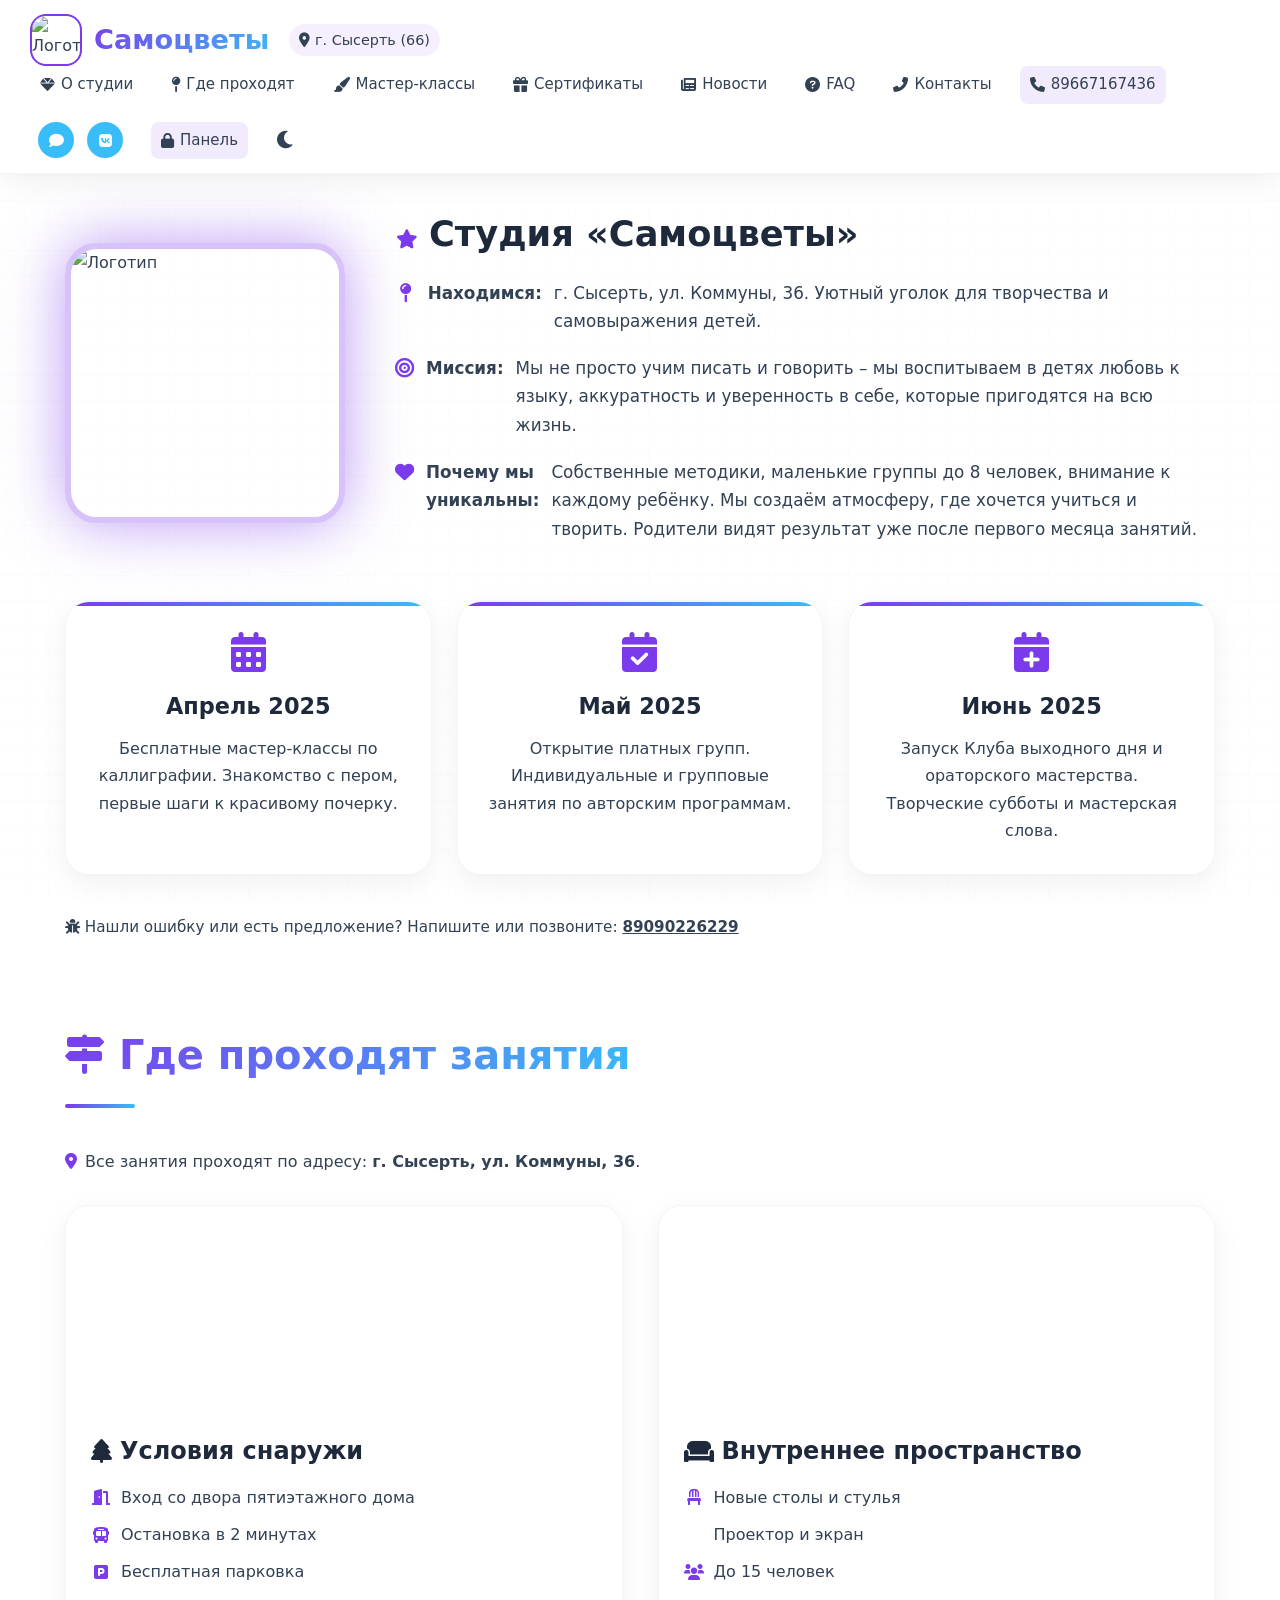
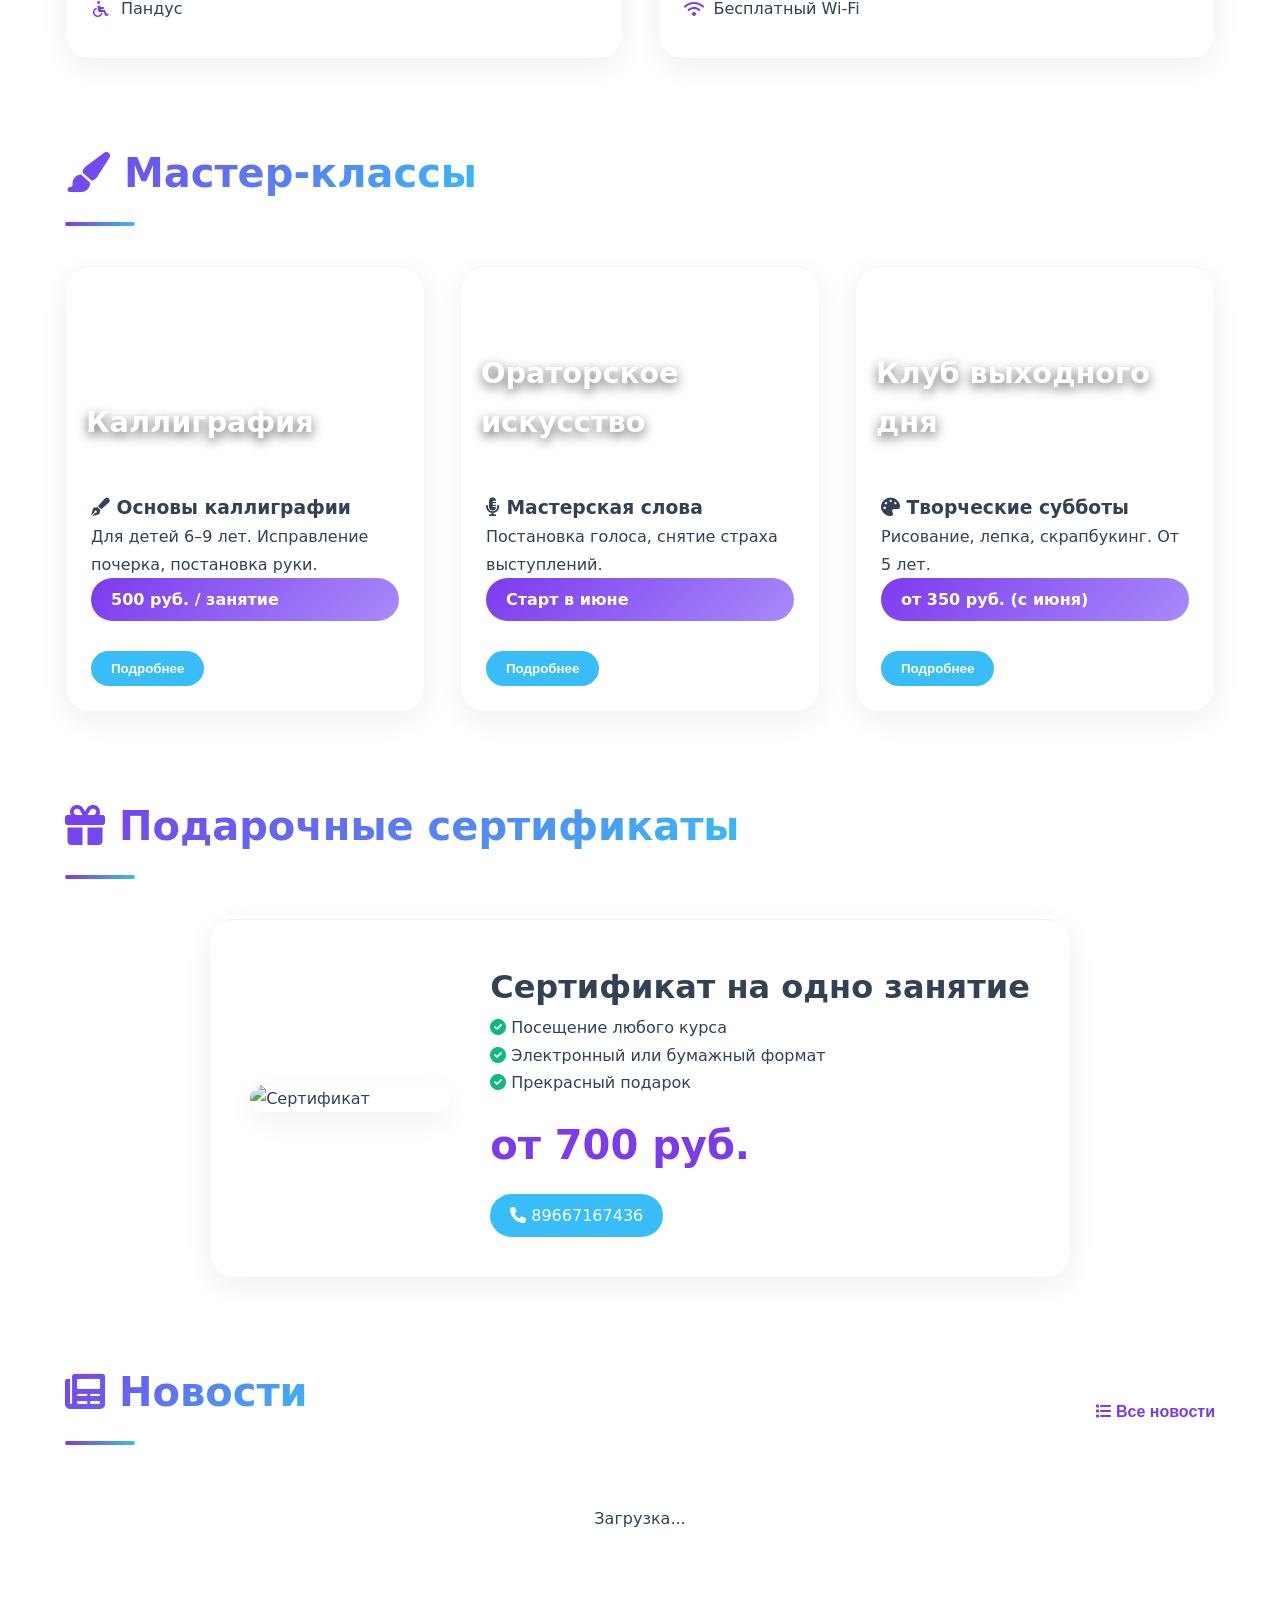
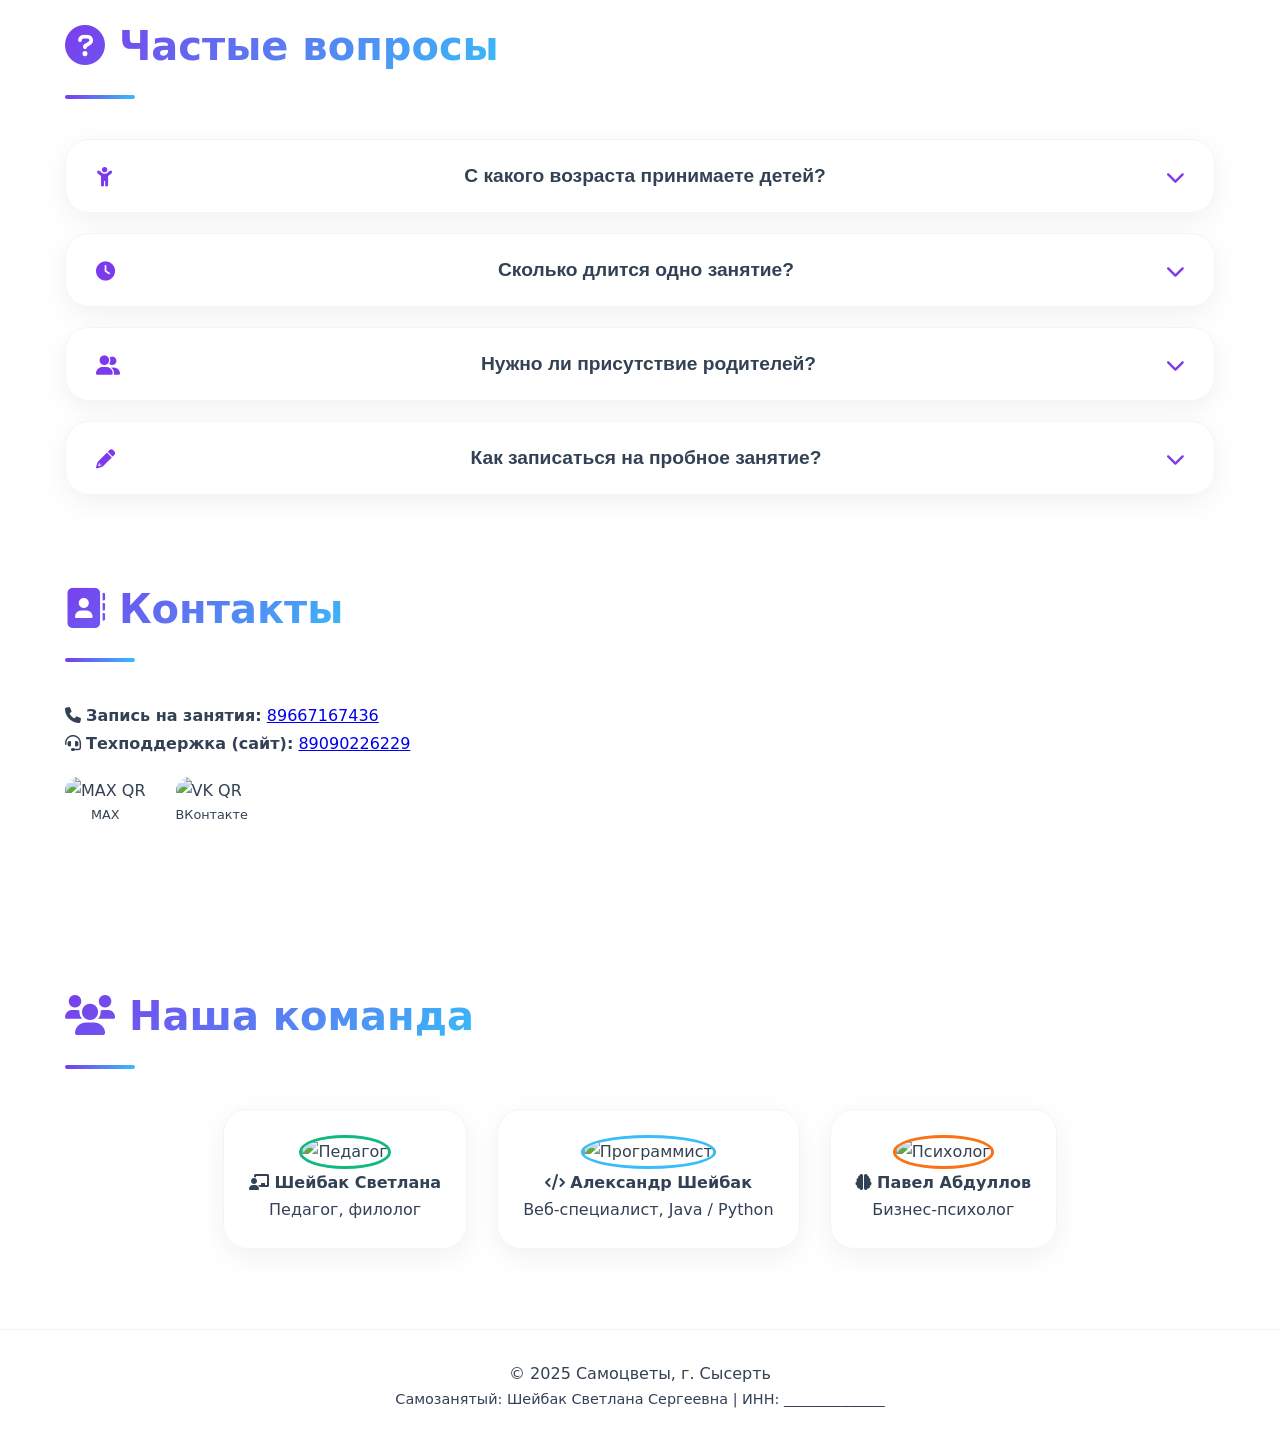
==== commit dc26c5e4: "Update index.html" ====
--- a/index.html
+++ b/index.html
@@ -6,7 +6,7 @@
     <title>Самоцветы — студия развития детей (Сысерть, 66)</title>
     <meta name="description" content="Студия каллиграфии, творчества и выразительного чтения в Сысерти. Занятия для детей от 6 лет.">
     <link rel="icon" type="image/png" href="https://i.oneme.ru/i?r=BTE2sh_eZW7g8kugOdIm2NotLFLhNa0tc0_UaeuflAmBbaheFIFzMaeTRu44FG2MMX4">
-    <!-- Яндекс.Карты -->
+    <!-- Яндекс.Карты (замените API-ключ) -->
     <script src="https://api-maps.yandex.ru/2.1/?apikey=ВАШ_API_КЛЮЧ_ЯНДЕКС&lang=ru_RU"></script>
     <!-- Font Awesome 6 -->
     <link rel="stylesheet" href="https://cdnjs.cloudflare.com/ajax/libs/font-awesome/6.0.0-beta3/css/all.min.css">
@@ -176,9 +176,9 @@
         .news-date { color: var(--purple); font-size: 0.9rem; margin-bottom: 8px; }
         .news-title { font-size: 1.5rem; font-weight: 700; margin-bottom: 10px; color: var(--darkblue); }
         body.dark .news-title { color: #f1f5f9; }
+        .read-more-btn, .show-all-news-btn { background: none; border: none; color: var(--purple); cursor: pointer; font-weight: 600; }
         .news-text { max-height: 4.5em; overflow: hidden; transition: max-height 0.4s; }
-        .news-text.open { max-height: 600px; }
-        .read-more-btn, .show-all-news-btn, .collapse-news-btn { background: none; border: none; color: var(--purple); cursor: pointer; font-weight: 600; }
+        .news-text.open { max-height: 1000px; }
 
         /* FAQ */
         .faq-item { background: var(--card-bg); border-radius: var(--radius); margin-bottom: 20px; box-shadow: var(--shadow); border: 1px solid var(--card-border); overflow: hidden; }
@@ -199,13 +199,6 @@
         .qr-section { display: flex; gap: 30px; justify-content: flex-start; align-items: center; margin-top: 20px; }
         .qr-code { width: 100px; border-radius: 16px; }
 
-        /* Отзывы */
-        .testimonials-grid { display: grid; grid-template-columns: repeat(auto-fit, minmax(280px, 1fr)); gap: 25px; }
-        .testimonial-card { background: var(--card-bg); border-radius: var(--radius); padding: 25px; box-shadow: var(--shadow); border: 1px solid var(--card-border); position: relative; }
-        .testimonial-card::before { content: "“"; font-size: 4rem; color: var(--purple-light); position: absolute; top: -10px; left: 15px; opacity: 0.3; }
-        .testimonial-text { font-style: italic; margin-bottom: 10px; color: var(--text); }
-        .testimonial-author { font-weight: 600; color: var(--purple); }
-
         /* Команда */
         .team-grid { display: flex; flex-wrap: wrap; gap: 30px; justify-content: center; }
         .team-card { background: var(--card-bg); border-radius: var(--radius); padding: 25px; text-align: center; box-shadow: var(--shadow); border: 1px solid var(--card-border); }
@@ -223,24 +216,16 @@
         /* Тёмная тема */
         body.dark .course-body h3, body.dark .plan-card h4, body.dark .venue-body h3, body.dark .testimonial-text { color: #f1f5f9; }
         body.dark .section-title { background: linear-gradient(135deg, #a78bfa, #7dd3fc); -webkit-background-clip: text; background-clip: text; }
-        body.dark .header, body.dark .course-card, body.dark .news-card, body.dark .venue-card, body.dark .gift-container, body.dark .team-card, body.dark .faq-item, body.dark .plan-card, body.dark .testimonial-card, body.dark .modal-content { background: #1e293b; border-color: #334155; }
+        body.dark .header, body.dark .course-card, body.dark .news-card, body.dark .venue-card, body.dark .gift-container, body.dark .team-card, body.dark .faq-item, body.dark .plan-card, body.dark .modal-content { background: #1e293b; border-color: #334155; }
         body.dark .btn-expand { background: #4c1d95; }
+
         footer { text-align: center; padding: 30px; border-top: 1px solid var(--card-border); margin-top: 60px; color: var(--text); }
-
         .error-report { margin-top: 30px; font-size: 0.95rem; }
         .error-report a { color: var(--raspberry); font-weight: 600; }
         .pulse-icon { animation: pulse 2s infinite; color: var(--purple); }
         @keyframes pulse { 0% { transform: scale(1); opacity: 1; } 50% { transform: scale(1.08); opacity: 0.8; } 100% { transform: scale(1); opacity: 1; } }
-
         .scroll-top-btn { position: fixed; bottom: 90px; right: 30px; width: 45px; height: 45px; background: var(--purple); color: white; border: none; border-radius: 50%; font-size: 20px; cursor: pointer; box-shadow: var(--shadow); display: none; z-index: 50; }
         .scroll-top-btn.visible { display: flex; align-items: center; justify-content: center; }
-
-        @media (max-width: 768px) {
-            .about-hero { flex-direction: column; align-items: center; text-align: center; }
-            .about-logo-large { width: 200px; height: 200px; }
-            .section-title { font-size: 2rem; }
-            .gift-container { flex-direction: column; }
-        }
     </style>
 </head>
 <body>
@@ -271,7 +256,7 @@
         </div>
     </header>
 
-    <!-- Мобильное меню -->
+    <!-- Мобильное нижнее меню -->
     <div class="mobile-nav">
         <a href="tel:89667167436"><i class="fas fa-phone"></i> Звонок</a>
         <a href="#workshops"><i class="fas fa-paint-brush"></i> Курсы</a>
@@ -280,7 +265,7 @@
     </div>
 
     <!-- Основной контент -->
-    <main class="container">
+    <div class="container">
         <!-- О студии -->
         <section id="about" style="margin-top: 30px;">
             <div class="about-hero">
@@ -300,7 +285,7 @@
             <div class="error-report"><i class="fas fa-bug"></i> Нашли ошибку или есть предложение? Напишите или позвоните: <a href="tel:89090226229">89090226229</a></div>
         </section>
 
-        <!-- Где проходят -->
+        <!-- Где проходят занятия -->
         <section id="venue">
             <div class="section-header"><h2 class="section-title"><i class="fas fa-map-signs"></i> Где проходят занятия</h2><div class="section-underline"></div></div>
             <p style="margin-bottom:30px;"><i class="fas fa-map-marker-alt" style="color:var(--purple); margin-right:8px;"></i>Все занятия проходят по адресу: <strong>г. Сысерть, ул. Коммуны, 36</strong>.</p>
@@ -387,18 +372,13 @@
             </div>
         </section>
 
-        <!-- Новости -->
+        <!-- Новости (динамическая подгрузка) -->
         <section id="news">
             <div class="section-header" style="display: flex; justify-content: space-between; align-items: center;">
                 <div><h2 class="section-title"><i class="fas fa-newspaper"></i> Новости</h2><div class="section-underline"></div></div>
-                <div>
-                    <button class="show-all-news-btn" onclick="renderAllNews()" style="font-size: 1rem; background: none; border: none; color: var(--purple); cursor: pointer; font-weight: 600; margin-right: 15px;">
-                        <i class="fas fa-list"></i> Все новости
-                    </button>
-                    <button class="collapse-news-btn" onclick="collapseAllNews()" style="font-size: 1rem; background: none; border: none; color: var(--purple); cursor: pointer; font-weight: 600;">
-                        <i class="fas fa-compress-alt"></i> Свернуть
-                    </button>
-                </div>
+                <button class="show-all-news-btn" onclick="renderAllNews()" style="font-size: 1rem; background: none; border: none; color: var(--purple); cursor: pointer; font-weight: 600;">
+                    <i class="fas fa-list"></i> Все новости
+                </button>
             </div>
             <div class="news-grid" id="newsContainer">Загрузка...</div>
         </section>
@@ -407,10 +387,10 @@
         <section id="faq">
             <div class="section-header"><h2 class="section-title"><i class="fas fa-question-circle"></i> Частые вопросы</h2><div class="section-underline"></div></div>
             <div>
-                <div class="faq-item"><button class="faq-question"><i class="fas fa-child" style="margin-right:10px;"></i> С какого возраста принимаете детей? <i class="fas fa-chevron-down"></i></button><div class="faq-answer"><div class="faq-answer-content">Основные программы рассчитаны на детей с 6 лет. Клуб выходного дня доступен с 5 лет. Для каждой возрастной группы мы подбираем задания, которые соответствуют их развитию и интересам.</div></div></div>
-                <div class="faq-item"><button class="faq-question"><i class="fas fa-clock" style="margin-right:10px;"></i> Сколько длится одно занятие? <i class="fas fa-chevron-down"></i></button><div class="faq-answer"><div class="faq-answer-content">Каллиграфия длится 60 минут — это оптимальное время, чтобы ребёнок не уставал и сохранял концентрацию. Клуб выходного дня проходит в формате 2‑х часов с небольшим перерывом на отдых и игры.</div></div></div>
-                <div class="faq-item"><button class="faq-question"><i class="fas fa-user-friends" style="margin-right:10px;"></i> Нужно ли присутствие родителей? <i class="fas fa-chevron-down"></i></button><div class="faq-answer"><div class="faq-answer-content">На мастер‑классах родители могут оставаться в зале, наблюдать и после занятия получить короткие комментарии педагога. На регулярных занятиях присутствие не обязательно — многие дети занимаются самостоятельно и потом делятся впечатлениями.</div></div></div>
-                <div class="faq-item"><button class="faq-question"><i class="fas fa-pencil-alt" style="margin-right:10px;"></i> Как записаться на пробное занятие? <i class="fas fa-chevron-down"></i></button><div class="faq-answer"><div class="faq-answer-content">Просто позвоните по телефону <a href="tel:89667167436">89667167436</a> или напишите в сообщения нашей группы ВКонтакте. Мы согласуем удобное время и ответим на все вопросы.</div></div></div>
+                <div class="faq-item"><button class="faq-question" onclick="toggleFAQ(this)"><i class="fas fa-child" style="margin-right:10px;"></i> С какого возраста принимаете детей? <i class="fas fa-chevron-down"></i></button><div class="faq-answer"><div class="faq-answer-content">Основные программы рассчитаны на детей с 6 лет. Клуб выходного дня доступен с 5 лет. Для каждой возрастной группы мы подбираем задания, которые соответствуют их развитию и интересам.</div></div></div>
+                <div class="faq-item"><button class="faq-question" onclick="toggleFAQ(this)"><i class="fas fa-clock" style="margin-right:10px;"></i> Сколько длится одно занятие? <i class="fas fa-chevron-down"></i></button><div class="faq-answer"><div class="faq-answer-content">Каллиграфия длится 60 минут — это оптимальное время, чтобы ребёнок не уставал и сохранял концентрацию. Клуб выходного дня проходит в формате 2‑х часов с небольшим перерывом на отдых и игры.</div></div></div>
+                <div class="faq-item"><button class="faq-question" onclick="toggleFAQ(this)"><i class="fas fa-user-friends" style="margin-right:10px;"></i> Нужно ли присутствие родителей? <i class="fas fa-chevron-down"></i></button><div class="faq-answer"><div class="faq-answer-content">На мастер‑классах родители могут оставаться в зале, наблюдать и после занятия получить короткие комментарии педагога. На регулярных занятиях присутствие не обязательно — многие дети занимаются самостоятельно и потом делятся впечатлениями.</div></div></div>
+                <div class="faq-item"><button class="faq-question" onclick="toggleFAQ(this)"><i class="fas fa-pencil-alt" style="margin-right:10px;"></i> Как записаться на пробное занятие? <i class="fas fa-chevron-down"></i></button><div class="faq-answer"><div class="faq-answer-content">Просто позвоните по телефону <a href="tel:89667167436">89667167436</a> или напишите в сообщения нашей группы ВКонтакте. Мы согласуем удобное время и ответим на все вопросы.</div></div></div>
             </div>
         </section>
 
@@ -439,7 +419,7 @@
                 <div class="team-card"><img src="https://i.oneme.ru/i?r=BTE2sh_eZW7g8kugOdIm2NotrcMnzy0vA-xdqV6dHBg4NaheFIFzMaeTRu44FG2MMX4" alt="Психолог" class="team-avatar" style="border-color: var(--orange);"><h4><i class="fas fa-brain"></i> Павел Абдуллов</h4><p>Бизнес-психолог</p></div>
             </div>
         </section>
-    </main>
+    </div>
 
     <!-- Футер -->
     <footer>
@@ -450,7 +430,7 @@
     <!-- Кнопка наверх -->
     <button class="scroll-top-btn" id="scrollTopBtn" onclick="window.scrollTo({top:0,behavior:'smooth'})"><i class="fas fa-chevron-up"></i></button>
 
-    <!-- Модальные окна -->
+    <!-- Модалки -->
     <div class="modal" id="newsDetailModal">
         <div class="modal-content">
             <button class="modal-close" onclick="closeNewsDetailModal()">&times;</button>
@@ -492,31 +472,12 @@
         </div>
     </div>
 
-    <!-- Подключаем скрипты -->
+    <!-- Скрипты -->
     <script>
         const API_URL = 'https://script.google.com/macros/s/AKfycbxid7p2qdp7qaCPQ7MevszgHIohE-RuoDvOutmNLhfGgAVKTwptK9Rn4wA38i5fb2Igpw/exec';
         let allNewsData = [];
 
-        // ========== ГЛОБАЛЬНЫЕ ФУНКЦИИ ==========
-        window.toggleExpand = function(btn) {
-            const content = btn.nextElementSibling;
-            if (content) content.classList.toggle('open');
-        };
-
-        window.openVenueModal = function() {
-            document.getElementById('venueModal').classList.add('active');
-        };
-        window.closeVenueModal = function() {
-            document.getElementById('venueModal').classList.remove('active');
-        };
-        window.openGiftModal = function() {
-            document.getElementById('giftModal').classList.add('active');
-        };
-        window.closeGiftModal = function() {
-            document.getElementById('giftModal').classList.remove('active');
-        };
-
-        // ========== ТЁМНАЯ ТЕМА ==========
+        // Тёмная тема
         const themeToggle = document.getElementById('themeToggle');
         if (themeToggle) {
             const icon = themeToggle.querySelector('i');
@@ -536,26 +497,47 @@
             });
         }
 
-        // ========== FAQ АККОРДЕОН ==========
-        document.addEventListener('click', e => {
-            const btn = e.target.closest('.faq-question');
-            if (btn) {
-                const answer = btn.nextElementSibling;
-                const icon = btn.querySelector('i.fa-chevron-down, i.fa-chevron-up');
-                if (answer) {
-                    answer.classList.toggle('open');
-                    if (icon) {
-                        icon.classList.toggle('fa-chevron-down');
-                        icon.classList.toggle('fa-chevron-up');
-                    }
+        // Карта
+        function initMap() {
+            if (typeof ymaps !== 'undefined') {
+                ymaps.ready(() => {
+                    new ymaps.Map('map', {
+                        center: [56.505210, 60.815588],
+                        zoom: 16,
+                        controls: ['zoomControl', 'fullscreenControl']
+                    });
+                });
+            }
+        }
+        window.addEventListener('load', initMap);
+
+        // Аккордеон FAQ
+        function toggleFAQ(btn) {
+            const answer = btn.nextElementSibling;
+            const icon = btn.querySelector('i.fa-chevron-down, i.fa-chevron-up');
+            if (answer) {
+                answer.classList.toggle('open');
+                if (icon) {
+                    icon.classList.toggle('fa-chevron-down');
+                    icon.classList.toggle('fa-chevron-up');
                 }
             }
-            if (e.target.classList.contains('modal') && e.target.classList.contains('active')) {
-                e.target.classList.remove('active');
-            }
-        });
-
-        // ========== НОВОСТИ (JSONP) ==========
+        }
+
+        // Разворачивание блоков
+        function toggleExpand(btn) {
+            const content = btn.nextElementSibling;
+            if (content) content.classList.toggle('open');
+        }
+
+        // Модальные окна
+        window.openVenueModal = () => document.getElementById('venueModal').classList.add('active');
+        window.closeVenueModal = () => document.getElementById('venueModal').classList.remove('active');
+        window.openGiftModal = () => document.getElementById('giftModal').classList.add('active');
+        window.closeGiftModal = () => document.getElementById('giftModal').classList.remove('active');
+        window.closeNewsDetailModal = () => document.getElementById('newsDetailModal').classList.remove('active');
+
+        // JSONP
         function jsonp(url, callback) {
             const cbName = 'jsonp_' + Date.now() + '_' + Math.random().toString(36).substr(2);
             window[cbName] = function(data) {
@@ -570,6 +552,7 @@
             document.body.appendChild(script);
         }
 
+        // Загрузка новостей
         function loadInitialNews() {
             const container = document.getElementById('newsContainer');
             if (!container) return;
@@ -593,25 +576,35 @@
             }
             container.innerHTML = newsArray.map(n => {
                 const dateStr = n.publishDate ? new Date(n.publishDate).toLocaleString('ru-RU', { timeZone: 'Asia/Yekaterinburg' }) : '';
+                const textId = 'text-' + n.id;
                 return `<div class="news-card">
                     ${n.images && n.images.length ? `<img src="${n.images[0]}" onerror="this.style.display='none'" style="height:180px; object-fit:cover;">` : ''}
                     ${dateStr ? `<div class="news-date">${dateStr}</div>` : ''}
                     <div class="news-title">${n.title}</div>
-                    <button class="read-more-btn" onclick="openNewsDetail('${n.id}')">Читать далее</button>
+                    <div class="news-text" id="${textId}">${n.content}</div>
+                    <button class="read-more-btn" onclick="toggleNewsText('${textId}', this)">Читать далее</button>
+                    <button class="read-more-btn" onclick="openNewsDetail('${n.id}')" style="margin-left:10px;">Открыть полностью</button>
                 </div>`;
             }).join('');
         }
 
-        window.renderAllNews = function() {
+        function toggleNewsText(id, btn) {
+            const textEl = document.getElementById(id);
+            if (textEl.classList.contains('open')) {
+                textEl.classList.remove('open');
+                btn.textContent = 'Читать далее';
+            } else {
+                textEl.classList.add('open');
+                btn.textContent = 'Свернуть';
+            }
+        }
+
+        function renderAllNews() {
             if (allNewsData.length > 0) renderNews(allNewsData);
             else loadInitialNews();
-        };
-
-        window.collapseAllNews = function() {
-            renderNews(allNewsData.slice(0, 3));
-        };
-
-        window.openNewsDetail = function(newsId) {
+        }
+
+        function openNewsDetail(newsId) {
             const item = allNewsData.find(n => n.id === newsId);
             if (!item) return alert('Новость не найдена');
             document.getElementById('newsDetailTitle').textContent = item.title;
@@ -624,39 +617,26 @@
             }
             document.getElementById('newsDetailContent').innerHTML = item.content;
             document.getElementById('newsDetailModal').classList.add('active');
-        };
-
-        window.closeNewsDetailModal = function() {
-            document.getElementById('newsDetailModal').classList.remove('active');
-        };
-
-        // ========== КНОПКА "НАВЕРХ" ==========
+        }
+
+        // Закрытие модалок при клике на фон
+        document.addEventListener('click', e => {
+            if (e.target.classList.contains('modal') && e.target.classList.contains('active')) {
+                e.target.classList.remove('active');
+            }
+        });
+
+        // Кнопка наверх
         window.addEventListener('scroll', () => {
             const btn = document.getElementById('scrollTopBtn');
             if (btn) btn.classList.toggle('visible', window.scrollY > 400);
         });
 
-        // ========== КАРТА ==========
-        function initMap() {
-            if (typeof ymaps === 'undefined') {
-                const script = document.createElement('script');
-                script.src = 'https://api-maps.yandex.ru/2.1/?apikey=ВАШ_API_КЛЮЧ_ЯНДЕКС&lang=ru_RU';
-                script.onload = () => createMap();
-                document.body.appendChild(script);
-            } else {
-                ymaps.ready(createMap);
-            }
-            function createMap() {
-                const map = new ymaps.Map('map', { center: [56.505210, 60.815588], zoom: 16 });
-                map.geoObjects.add(new ymaps.Placemark([56.505210, 60.815588], { hintContent: 'Студия Самоцветы', balloonContent: 'ул. Коммуны, 36' }));
-            }
-        }
-
-        // ========== ПЕРВЫЙ ЗАПУСК ==========
-        (function() {
+        // Запуск
+        window.addEventListener('DOMContentLoaded', () => {
+            loadInitialNews();
             initMap();
-            loadInitialNews();
-        })();
+        });
     </script>
 </body>
 </html>
